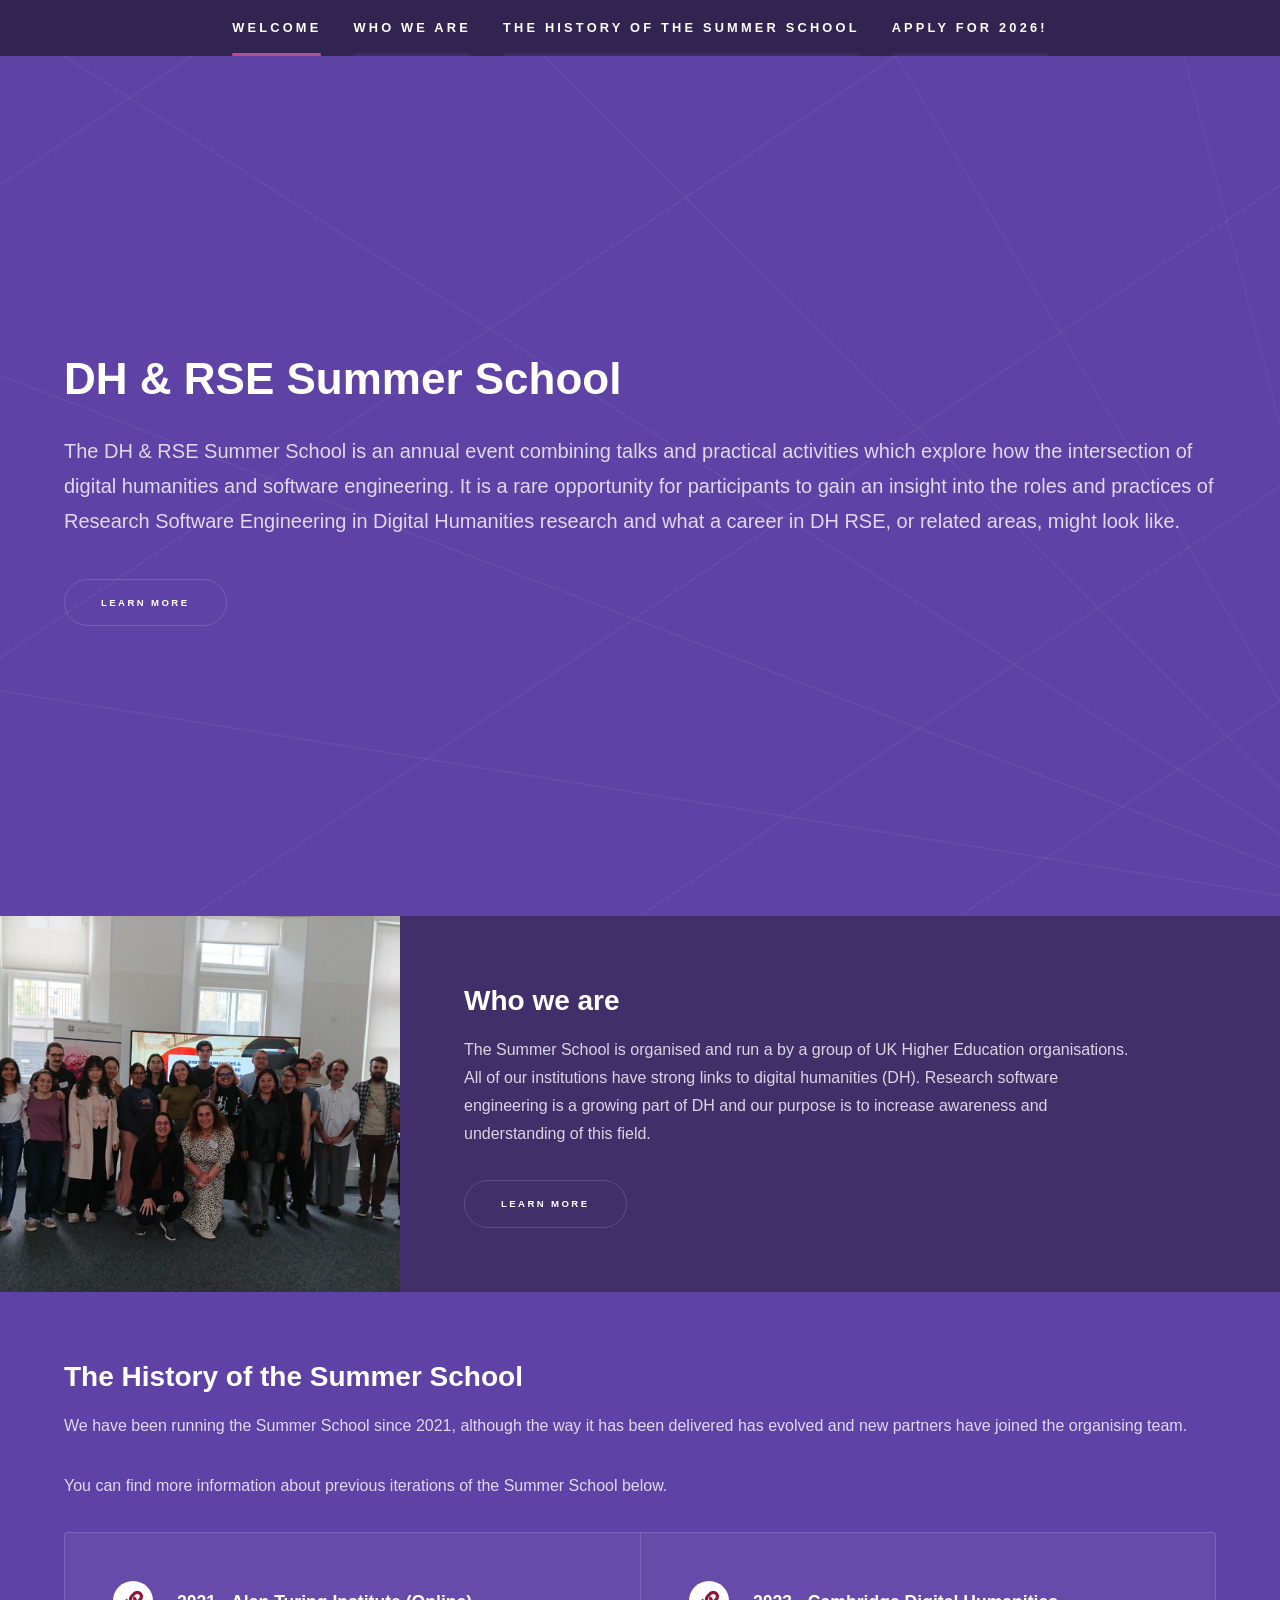
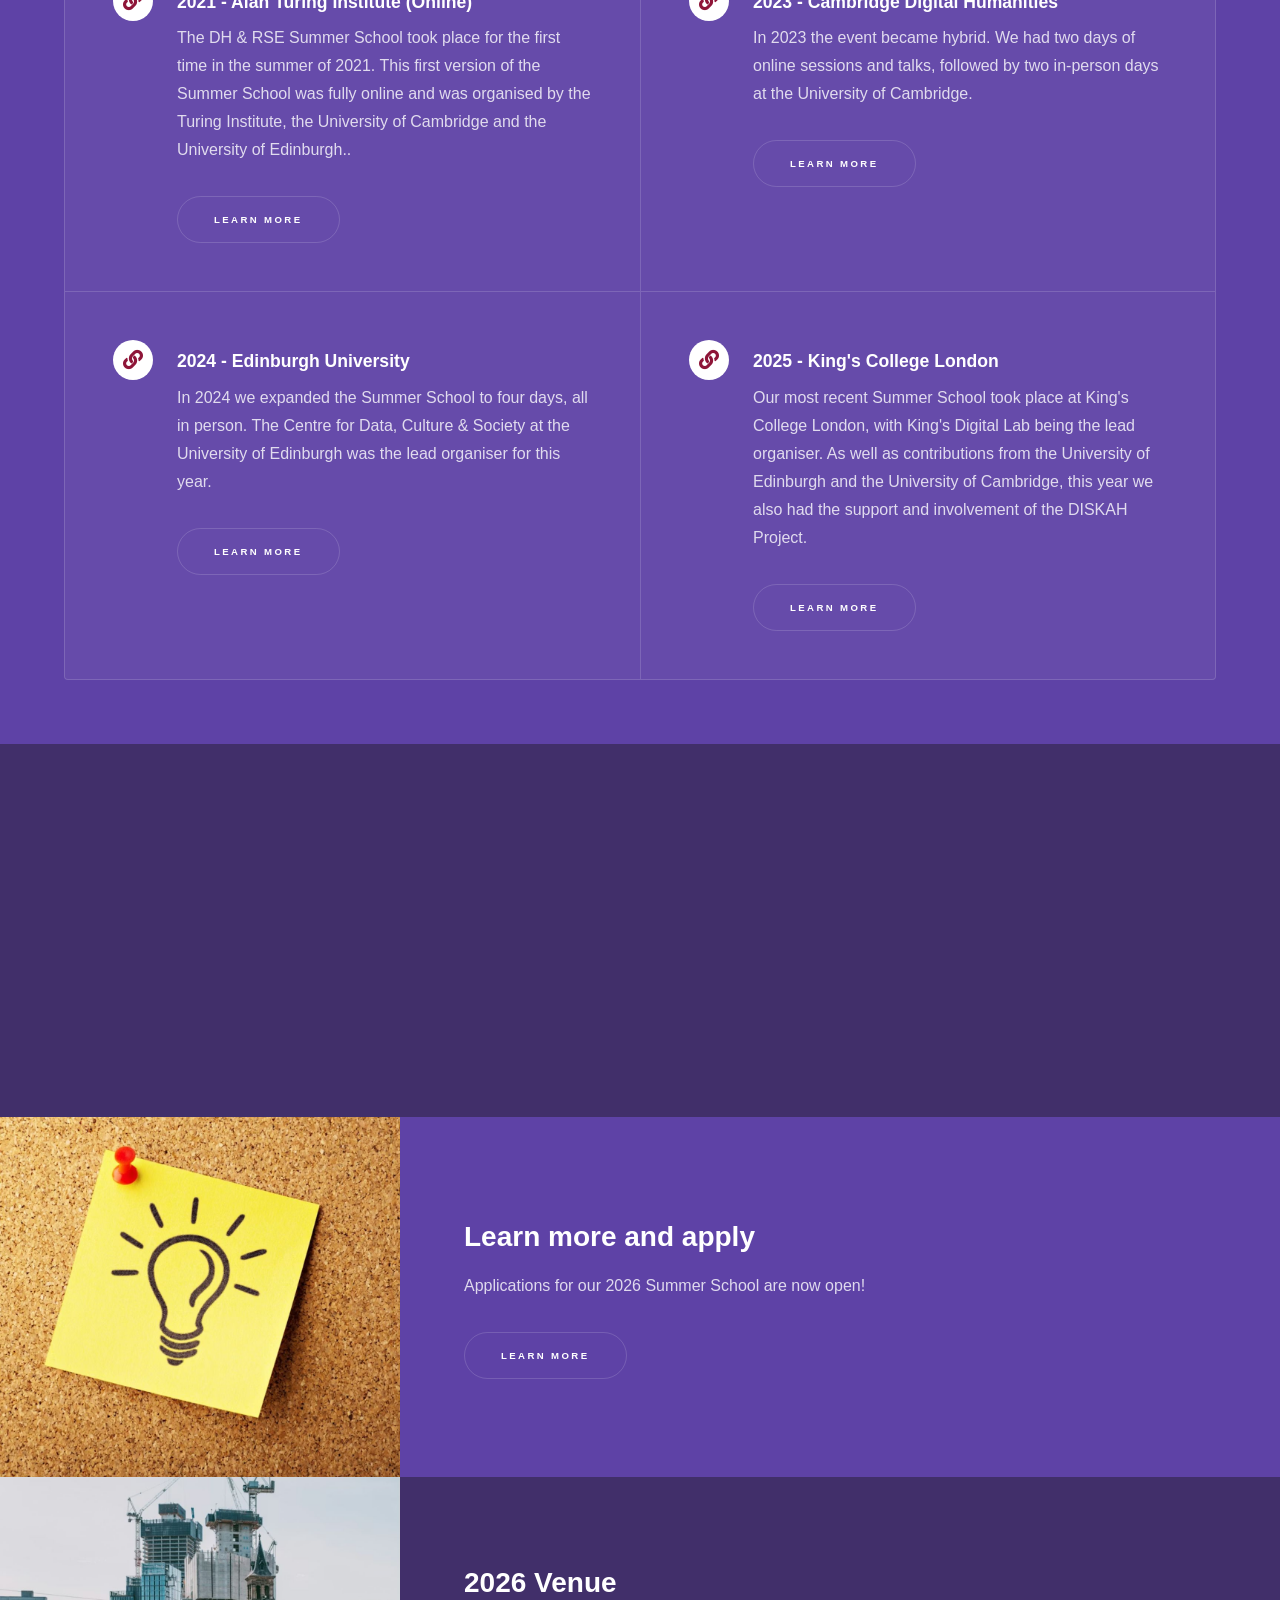
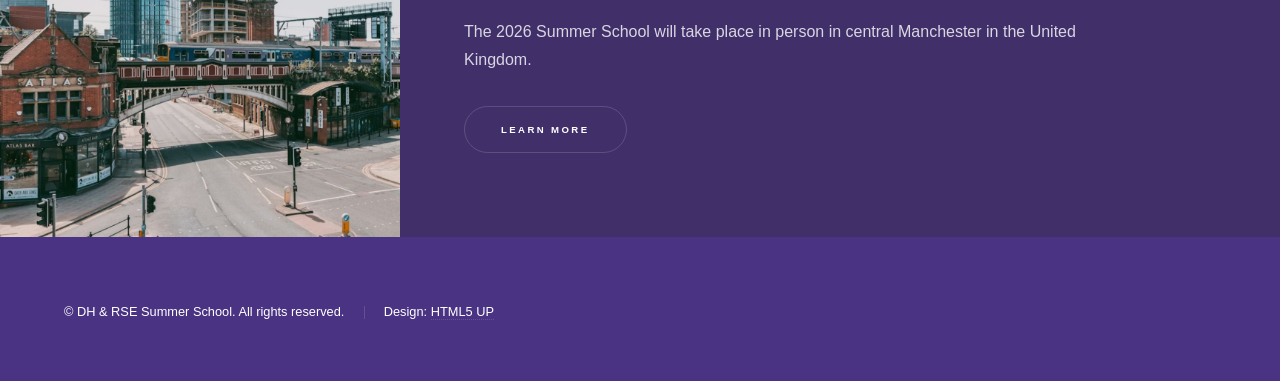
==== index.html @ aa3ff3c6 "Update index.html Hyperlink the Practical information page" ====
<!DOCTYPE HTML>
<!--
	Hyperspace by HTML5 UP
	html5up.net | @ajlkn
	Free for personal and commercial use under the CCA 3.0 license (html5up.net/license)
-->
<html>
	<head>
		<title>DH & RSE Summer School </title>
		<meta charset="utf-8" />
		<meta name="viewport" content="width=device-width, initial-scale=1, user-scalable=no" />
		<link rel="stylesheet" href="assets/css/main.css" />
		<noscript><link rel="stylesheet" href="assets/css/noscript.css" /></noscript>
	</head>
	<body class="is-preload">

		<!-- Sidebar -->
			<section id="sidebar">
				<div class="inner">
					<nav>
						<ul>
							<li><a href="#intro">Welcome</a></li>
							<li><a href="#one">Who we are</a></li>
							<li><a href="#two">The History of the Summer School </a></li>
							<li><a href="#three">Apply for 2026!</a></li>
						</ul>
					</nav>
				</div>
			</section>

		<!-- Wrapper -->
			<div id="wrapper">

				<!-- Intro -->
					<section id="intro" class="wrapper style1 fullscreen fade-up">
						<div class="inner">
							<h1>DH & RSE Summer School </h1>
							<p>The DH & RSE Summer School is an annual event combining talks and practical activities which explore how the intersection of digital humanities and software engineering. It is a rare opportunity for participants to gain an insight into the roles and practices of Research Software Engineering in Digital Humanities research and what a career in DH RSE, or related areas, might look like.</p>
							<ul class="actions">
								<li><a href="#one" class="button scrolly">Learn more</a></li>
							</ul>
						</div>
					</section>

				<!-- One -->
					<section id="one" class="wrapper style2 spotlights">
						<section>
							<a href="#" class="image"><img src="images/pic01.jpg" alt="" data-position="center center" /></a>
							<div class="content">
								<div class="inner">
									<h2>Who we are</h2>
									<p>The Summer School is organised and run a by a group of UK Higher Education organisations. All of our institutions have strong links to digital humanities (DH). Research software engineering is a growing part of DH and our purpose is to increase awareness and understanding of this field.</p>
									<ul class="actions">
										<li><a href="generic.html" class="button">Learn more</a></li>
									</ul>
								</div>
							</div>
						</section>
					</section>

				<!-- Two -->
					<section id="two" class="wrapper style3 fade-up">
						<div class="inner">
							<h2>The History of the Summer School</h2>
							<p>We have been running the Summer School since 2021, although the way it has been delivered has evolved and new partners have joined the organising team.</p>
							<p>You can find more information about previous iterations of the Summer School below.</p>
							<div class="features">
								<section>
									<span class="icon solid major fa-link"></span>
									<h3>2021 - Alan Turing Institute (Online)</h3>
									<p>The DH & RSE Summer School took place for the first time in the summer of 2021. This first version of the Summer School was fully online and was organised by the Turing Institute, the University of Cambridge and the University of Edinburgh..</p>
								<ul class="actions">
								<li><a href="https://github.com/alan-turing-institute/DH-RSE-Summer-School" class="button">Learn more</a></li>
							</ul>
								</section>
								<section>
									<span class="icon solid major fa-link"></span>
									<h3>2023 - Cambridge Digital Humanities </h3>
									<p>In 2023 the event became hybrid. We had two days of online sessions and talks, followed by two in-person days at the University of Cambridge.</p>
								<ul class="actions">
								<li><a href="https://www.cdh.cam.ac.uk/events/36442/" class="button">Learn more</a></li>
							</ul>
								</section>
								<section>
									<span class="icon solid major fa-link"></span>
									<h3>2024 - Edinburgh University </h3>
									<p>In 2024 we expanded the Summer School to four days, all in person. The Centre for Data, Culture & Society at the University of Edinburgh was the lead organiser for this year.</p>
								<ul class="actions">
								<li><a href="https://www.cdcs.ed.ac.uk/DHRSE-Summer-School-2024" class="button">Learn more</a></li>
							</ul>
								</section>
								<section>
									<span class="icon solid major fa-link"></span>
									<h3>2025 - King's College London </h3>
									<p>Our most recent Summer School took place at King's College London, with King's Digital Lab being the lead organiser. As well as contributions from the University of Edinburgh and the University of Cambridge, this year we also had the support and involvement of the DISKAH Project.</p>
								<ul class="actions">
								<li><a href="https://dhrse2025.er.kcl.ac.uk/" class="button">Learn more</a></li>
							</ul>
								</section>
							</div>
							 <!-- <ul class="actions">
								<li><a href="generic.html" class="button">Learn more</a></li>
							</ul> -->
						</div>
					</section>

				<!-- Three -->
					<section id="three" class="wrapper style2 spotlights">
						<section>
							<div class="content">
								<div class="inner">
									<h2>Digital Humanities & Research Software Engineering Summer School 2026</h2>
									<h3>Monday 29 June &mdash; Thursday 2 July 2026, Manchester, UK</h3>
									<p>We are delighted to announce the DH & RSE Summer School 2026,
										to be held at the University of Manchester. The Summer School is co-organised by The Software Sustainability Institute, University of Cambridge, University of Edinburgh and King's College London, in collaboration with the Digital Skills in Arts and Humanities (DISKAH) project.</p>
								</div>
							</div>
						</section>
						<section style="background-color: #5E42A6;">
							<a href="#" class="image"><img src="images/pic02.jpg" alt="" data-position="center center" /></a>
							<div class="content">
								<div class="inner">
									<h2>Learn more and apply</h2>
									<p>Applications for our 2026 Summer School are now open!</p>
									<ul class="actions">
										<li><a href="2026.html" class="button">Learn more</a></li>
									</ul>
								</div>
							</div>
						</section>
						<section style="background-color: #412F6A;">
							<a href="#" class="image"><img src="images/pic03.jpg" alt="" data-position="center center" /></a>
							<div class="content">
								<div class="inner">
									<h2>2026 Venue</h2>
									<p>The 2026 Summer School will take place in person in central Manchester in the United Kingdom.</p>
									<ul class="actions">
										<li><a href="practical-information.html" class="button">Learn more</a></li>
									</ul>
								</div>
							</div>
						</section>
								<!-- <form method="post" action="#">
										<div class="fields">
											<div class="field half">
												<label for="name">Name</label>
												<input type="text" name="name" id="name" />
											</div>
											<div class="field half">
												<label for="email">Email</label>
												<input type="text" name="email" id="email" />
											</div>
											<div class="field">
												<label for="message">Message</label>
												<textarea name="message" id="message" rows="5"></textarea>
											</div>
										</div>
										<ul class="actions">
											<li><a href="" class="button submit">Send Message</a></li>
										</ul>
									</form> -->
								<!-- <section>
									<ul class="contact">
										<li>
											<h3>Address</h3>
											<span>12345 Somewhere Road #654<br />
											Nashville, TN 00000-0000<br />
											USA</span>
										</li>
										<li>
											<h3>Email</h3>
											<a href="#">user@untitled.tld</a>
										</li>
										<li>
											<h3>Phone</h3>
											<span>(000) 000-0000</span>
										</li>
										<li>
											<h3>Social</h3>
											<ul class="icons">
												<li><a href="#" class="icon brands fa-twitter"><span class="label">Twitter</span></a></li>
												<li><a href="#" class="icon brands fa-facebook-f"><span class="label">Facebook</span></a></li>
												<li><a href="#" class="icon brands fa-github"><span class="label">GitHub</span></a></li>
												<li><a href="#" class="icon brands fa-instagram"><span class="label">Instagram</span></a></li>
												<li><a href="#" class="icon brands fa-linkedin-in"><span class="label">LinkedIn</span></a></li>
											</ul>
										</li>
									</ul>
								</section> -->
					</section>

			</div>

		<!-- Footer -->
			<footer id="footer" class="wrapper style1-alt">
				<div class="inner">
					<ul class="menu">
						<li>&copy; DH & RSE Summer School. All rights reserved.</li><li>Design: <a href="http://html5up.net">HTML5 UP</a></li>
					</ul>
				</div>
			</footer>

		<!-- Scripts -->
			<script src="assets/js/jquery.min.js"></script>
			<script src="assets/js/jquery.scrollex.min.js"></script>
			<script src="assets/js/jquery.scrolly.min.js"></script>
			<script src="assets/js/browser.min.js"></script>
			<script src="assets/js/breakpoints.min.js"></script>
			<script src="assets/js/util.js"></script>
			<script src="assets/js/main.js"></script>

	</body>
</html>
---- assets/css/main.css ----
@import url(fontawesome-all.min.css);

/*
	Hyperspace by HTML5 UP
	html5up.net | @ajlkn
	Free for personal and commercial use under the CCA 3.0 license (html5up.net/license)
*/

html, body, div, span, applet, object,
iframe, h1, h2, h3, h4, h5, h6, p, blockquote,
pre, a, abbr, acronym, address, big, cite,
code, del, dfn, em, img, ins, kbd, q, s, samp,
small, strike, strong, sub, sup, tt, var, b,
u, i, center, dl, dt, dd, ol, ul, li, fieldset,
form, label, legend, table, caption, tbody,
tfoot, thead, tr, th, td, article, aside,
canvas, details, embed, figure, figcaption,
footer, header, hgroup, menu, nav, output, ruby,
section, summary, time, mark, audio, video {
	margin: 0;
	padding: 0;
	border: 0;
	font-size: 100%;
	font: inherit;
	vertical-align: baseline;}

article, aside, details, figcaption, figure,
footer, header, hgroup, menu, nav, section {
	display: block;}

body {
	line-height: 1;
}

ol, ul {
	list-style: none;
}

blockquote, q {
	quotes: none;
}

	blockquote:before, blockquote:after, q:before, q:after {
		content: '';
		content: none;
	}

table {
	border-collapse: collapse;
	border-spacing: 0;
}

body {
	-webkit-text-size-adjust: none;
}

mark {
	background-color: transparent;
	color: inherit;
}

input::-moz-focus-inner {
	border: 0;
	padding: 0;
}

input, select, textarea {
	-moz-appearance: none;
	-webkit-appearance: none;
	-ms-appearance: none;
	appearance: none;
}

/* Basic */

	@-ms-viewport {
		width: device-width;
	}

	body {
		-ms-overflow-style: scrollbar;
	}

	@media screen and (max-width: 480px) {

		html, body {
			min-width: 320px;
		}

	}

	html {
		box-sizing: border-box;
	}

	*, *:before, *:after {
		box-sizing: inherit;
	}

	body {
		background: #312450;
	}

		body.is-preload *, body.is-preload *:before, body.is-preload *:after {
			-moz-animation: none !important;
			-webkit-animation: none !important;
			-ms-animation: none !important;
			animation: none !important;
			-moz-transition: none !important;
			-webkit-transition: none !important;
			-ms-transition: none !important;
			transition: none !important;
		}

/* Type */

	body, input, select, textarea {
		color: rgba(255, 255, 255, 0.8);
		font-family: Arial, Helvetica, sans-serif;
		font-size: 16.5pt;
		font-weight: normal;
		line-height: 1.75;
	}

		@media screen and (max-width: 1680px) {

			body, input, select, textarea {
				font-size: 13pt;
			}

		}

		@media screen and (max-width: 1280px) {

			body, input, select, textarea {
				font-size: 12pt;
			}

		}

		@media screen and (max-width: 360px) {

			body, input, select, textarea {
				font-size: 11pt;
			}

		}

	a {
		-moz-transition: color 0.2s ease, border-bottom-color 0.2s ease;
		-webkit-transition: color 0.2s ease, border-bottom-color 0.2s ease;
		-ms-transition: color 0.2s ease, border-bottom-color 0.2s ease;
		transition: color 0.2s ease, border-bottom-color 0.2s ease;
		border-bottom: dotted 1px rgba(255, 255, 255, 0.35);
		color: inherit;
		text-decoration: none;
	}

		a:hover {
			border-bottom-color: transparent;
			color: #ffffff;
		}

	strong, b {
		color: #ffffff;
		font-weight: bold;
	}

	em, i {
		font-style: italic;
	}

	p {
		margin: 0 0 2em 0;
	}

	h1, h2, h3, h4, h5, h6 {
		color: #ffffff;
		font-weight: bold;
		line-height: 1.5;
		margin: 0 0 0.5em 0;
	}

		h1 a, h2 a, h3 a, h4 a, h5 a, h6 a {
			color: inherit;
			text-decoration: none;
		}

	h1 {
		font-size: 2.75em;
	}

		h1.major {
			margin: 0 0 1.3em 0;
			position: relative;
			padding-bottom: 0.35em;
		}

			h1.major:after {
				background-image: -moz-linear-gradient(to right, #FFFFFF, #FFFFFF);
				background-image: -webkit-linear-gradient(to right, #FFFFFF, #FFFFFF);
				background-image: -ms-linear-gradient(to right, #FFFFFF, #FFFFFF);
				background-image: linear-gradient(to right, #FFFFFF, #FFFFFF);
				-moz-transition: max-width 0.2s ease;
				-webkit-transition: max-width 0.2s ease;
				-ms-transition: max-width 0.2s ease;
				transition: max-width 0.2s ease;
				border-radius: 0.2em;
				bottom: 0;
				content: '';
				height: 0.05em;
				position: absolute;
				right: 0;
				width: 100%;
			}

	h2 {
		font-size: 1.75em;
	}

	h3 {
		font-size: 1.1em;
	}

	h4 {
		font-size: 1em;
	}

	h5 {
		font-size: 0.8em;
	}

	h6 {
		font-size: 0.6em;
	}

	@media screen and (max-width: 736px) {

		h1 {
			font-size: 2em;
		}

		h2 {
			font-size: 1.25em;
		}

		h3 {
			font-size: 1em;
		}

		h4 {
			font-size: 0.8em;
		}

		h5 {
			font-size: 0.6em;
		}

		h6 {
			font-size: 0.6em;
		}

	}

	sub {
		font-size: 0.8em;
		position: relative;
		top: 0.5em;
	}

	sup {
		font-size: 0.8em;
		position: relative;
		top: -0.5em;
	}

	blockquote {
		border-left: solid 4px rgba(255, 255, 255, 0.15);
		font-style: italic;
		margin: 0 0 2em 0;
		padding: 0.5em 0 0.5em 2em;
	}

	code {
		background: rgba(255, 255, 255, 0.05);
		border-radius: 0.25em;
		border: solid 1px rgba(255, 255, 255, 0.15);
		font-family: "Courier New", monospace;
		font-size: 0.9em;
		margin: 0 0.25em;
		padding: 0.25em 0.65em;
	}

	pre {
		-webkit-overflow-scrolling: touch;
		font-family: "Courier New", monospace;
		font-size: 0.9em;
		margin: 0 0 2em 0;
	}

		pre code {
			display: block;
			line-height: 1.75em;
			padding: 1em 1.5em;
			overflow-x: auto;
		}

	hr {
		border: 0;
		border-bottom: solid 1px rgba(255, 255, 255, 0.15);
		margin: 2em 0;
	}

		hr.major {
			margin: 3em 0;
		}

	.align-left {
		text-align: left;
	}

	.align-center {
		text-align: center;
	}

	.align-right {
		text-align: right;
	}

/* Row */

	.row {
		display: flex;
		flex-wrap: wrap;
		box-sizing: border-box;
		align-items: stretch;
	}

		.row > * {
			box-sizing: border-box;
		}

		.row.gtr-uniform > * > :last-child {
			margin-bottom: 0;
		}

		.row.aln-left {
			justify-content: flex-start;
		}

		.row.aln-center {
			justify-content: center;
		}

		.row.aln-right {
			justify-content: flex-end;
		}

		.row.aln-top {
			align-items: flex-start;
		}

		.row.aln-middle {
			align-items: center;
		}

		.row.aln-bottom {
			align-items: flex-end;
		}

		.row > .imp {
			order: -1;
		}

		.row > .col-1 {
			width: 8.33333%;
		}

		.row > .off-1 {
			margin-left: 8.33333%;
		}

		.row > .col-2 {
			width: 16.66667%;
		}

		.row > .off-2 {
			margin-left: 16.66667%;
		}

		.row > .col-3 {
			width: 25%;
		}

		.row > .off-3 {
			margin-left: 25%;
		}

		.row > .col-4 {
			width: 33.33333%;
		}

		.row > .off-4 {
			margin-left: 33.33333%;
		}

		.row > .col-5 {
			width: 41.66667%;
		}

		.row > .off-5 {
			margin-left: 41.66667%;
		}

		.row > .col-6 {
			width: 50%;
		}

		.row > .off-6 {
			margin-left: 50%;
		}

		.row > .col-7 {
			width: 58.33333%;
		}

		.row > .off-7 {
			margin-left: 58.33333%;
		}

		.row > .col-8 {
			width: 66.66667%;
		}

		.row > .off-8 {
			margin-left: 66.66667%;
		}

		.row > .col-9 {
			width: 75%;
		}

		.row > .off-9 {
			margin-left: 75%;
		}

		.row > .col-10 {
			width: 83.33333%;
		}

		.row > .off-10 {
			margin-left: 83.33333%;
		}

		.row > .col-11 {
			width: 91.66667%;
		}

		.row > .off-11 {
			margin-left: 91.66667%;
		}

		.row > .col-12 {
			width: 100%;
		}

		.row > .off-12 {
			margin-left: 100%;
		}

		.row.gtr-0 {
			margin-top: 0;
			margin-left: 0em;
		}

			.row.gtr-0 > * {
				padding: 0 0 0 0em;
			}

			.row.gtr-0.gtr-uniform {
				margin-top: 0em;
			}

				.row.gtr-0.gtr-uniform > * {
					padding-top: 0em;
				}

		.row.gtr-25 {
			margin-top: 0;
			margin-left: -0.375em;
		}

			.row.gtr-25 > * {
				padding: 0 0 0 0.375em;
			}

			.row.gtr-25.gtr-uniform {
				margin-top: -0.375em;
			}

				.row.gtr-25.gtr-uniform > * {
					padding-top: 0.375em;
				}

		.row.gtr-50 {
			margin-top: 0;
			margin-left: -0.75em;
		}

			.row.gtr-50 > * {
				padding: 0 0 0 0.75em;
			}

			.row.gtr-50.gtr-uniform {
				margin-top: -0.75em;
			}

				.row.gtr-50.gtr-uniform > * {
					padding-top: 0.75em;
				}

		.row {
			margin-top: 0;
			margin-left: -1.5em;
		}

			.row > * {
				padding: 0 0 0 1.5em;
			}

			.row.gtr-uniform {
				margin-top: -1.5em;
			}

				.row.gtr-uniform > * {
					padding-top: 1.5em;
				}

		.row.gtr-150 {
			margin-top: 0;
			margin-left: -2.25em;
		}

			.row.gtr-150 > * {
				padding: 0 0 0 2.25em;
			}

			.row.gtr-150.gtr-uniform {
				margin-top: -2.25em;
			}

				.row.gtr-150.gtr-uniform > * {
					padding-top: 2.25em;
				}

		.row.gtr-200 {
			margin-top: 0;
			margin-left: -3em;
		}

			.row.gtr-200 > * {
				padding: 0 0 0 3em;
			}

			.row.gtr-200.gtr-uniform {
				margin-top: -3em;
			}

				.row.gtr-200.gtr-uniform > * {
					padding-top: 3em;
				}

		@media screen and (max-width: 1680px) {

			.row {
				display: flex;
				flex-wrap: wrap;
				box-sizing: border-box;
				align-items: stretch;
			}

				.row > * {
					box-sizing: border-box;
				}

				.row.gtr-uniform > * > :last-child {
					margin-bottom: 0;
				}

				.row.aln-left {
					justify-content: flex-start;
				}

				.row.aln-center {
					justify-content: center;
				}

				.row.aln-right {
					justify-content: flex-end;
				}

				.row.aln-top {
					align-items: flex-start;
				}

				.row.aln-middle {
					align-items: center;
				}

				.row.aln-bottom {
					align-items: flex-end;
				}

				.row > .imp-xlarge {
					order: -1;
				}

				.row > .col-1-xlarge {
					width: 8.33333%;
				}

				.row > .off-1-xlarge {
					margin-left: 8.33333%;
				}

				.row > .col-2-xlarge {
					width: 16.66667%;
				}

				.row > .off-2-xlarge {
					margin-left: 16.66667%;
				}

				.row > .col-3-xlarge {
					width: 25%;
				}

				.row > .off-3-xlarge {
					margin-left: 25%;
				}

				.row > .col-4-xlarge {
					width: 33.33333%;
				}

				.row > .off-4-xlarge {
					margin-left: 33.33333%;
				}

				.row > .col-5-xlarge {
					width: 41.66667%;
				}

				.row > .off-5-xlarge {
					margin-left: 41.66667%;
				}

				.row > .col-6-xlarge {
					width: 50%;
				}

				.row > .off-6-xlarge {
					margin-left: 50%;
				}

				.row > .col-7-xlarge {
					width: 58.33333%;
				}

				.row > .off-7-xlarge {
					margin-left: 58.33333%;
				}

				.row > .col-8-xlarge {
					width: 66.66667%;
				}

				.row > .off-8-xlarge {
					margin-left: 66.66667%;
				}

				.row > .col-9-xlarge {
					width: 75%;
				}

				.row > .off-9-xlarge {
					margin-left: 75%;
				}

				.row > .col-10-xlarge {
					width: 83.33333%;
				}

				.row > .off-10-xlarge {
					margin-left: 83.33333%;
				}

				.row > .col-11-xlarge {
					width: 91.66667%;
				}

				.row > .off-11-xlarge {
					margin-left: 91.66667%;
				}

				.row > .col-12-xlarge {
					width: 100%;
				}

				.row > .off-12-xlarge {
					margin-left: 100%;
				}

				.row.gtr-0 {
					margin-top: 0;
					margin-left: 0em;
				}

					.row.gtr-0 > * {
						padding: 0 0 0 0em;
					}

					.row.gtr-0.gtr-uniform {
						margin-top: 0em;
					}

						.row.gtr-0.gtr-uniform > * {
							padding-top: 0em;
						}

				.row.gtr-25 {
					margin-top: 0;
					margin-left: -0.375em;
				}

					.row.gtr-25 > * {
						padding: 0 0 0 0.375em;
					}

					.row.gtr-25.gtr-uniform {
						margin-top: -0.375em;
					}

						.row.gtr-25.gtr-uniform > * {
							padding-top: 0.375em;
						}

				.row.gtr-50 {
					margin-top: 0;
					margin-left: -0.75em;
				}

					.row.gtr-50 > * {
						padding: 0 0 0 0.75em;
					}

					.row.gtr-50.gtr-uniform {
						margin-top: -0.75em;
					}

						.row.gtr-50.gtr-uniform > * {
							padding-top: 0.75em;
						}

				.row {
					margin-top: 0;
					margin-left: -1.5em;
				}

					.row > * {
						padding: 0 0 0 1.5em;
					}

					.row.gtr-uniform {
						margin-top: -1.5em;
					}

						.row.gtr-uniform > * {
							padding-top: 1.5em;
						}

				.row.gtr-150 {
					margin-top: 0;
					margin-left: -2.25em;
				}

					.row.gtr-150 > * {
						padding: 0 0 0 2.25em;
					}

					.row.gtr-150.gtr-uniform {
						margin-top: -2.25em;
					}

						.row.gtr-150.gtr-uniform > * {
							padding-top: 2.25em;
						}

				.row.gtr-200 {
					margin-top: 0;
					margin-left: -3em;
				}

					.row.gtr-200 > * {
						padding: 0 0 0 3em;
					}

					.row.gtr-200.gtr-uniform {
						margin-top: -3em;
					}

						.row.gtr-200.gtr-uniform > * {
							padding-top: 3em;
						}

		}

		@media screen and (max-width: 1280px) {

			.row {
				display: flex;
				flex-wrap: wrap;
				box-sizing: border-box;
				align-items: stretch;
			}

				.row > * {
					box-sizing: border-box;
				}

				.row.gtr-uniform > * > :last-child {
					margin-bottom: 0;
				}

				.row.aln-left {
					justify-content: flex-start;
				}

				.row.aln-center {
					justify-content: center;
				}

				.row.aln-right {
					justify-content: flex-end;
				}

				.row.aln-top {
					align-items: flex-start;
				}

				.row.aln-middle {
					align-items: center;
				}

				.row.aln-bottom {
					align-items: flex-end;
				}

				.row > .imp-large {
					order: -1;
				}

				.row > .col-1-large {
					width: 8.33333%;
				}

				.row > .off-1-large {
					margin-left: 8.33333%;
				}

				.row > .col-2-large {
					width: 16.66667%;
				}

				.row > .off-2-large {
					margin-left: 16.66667%;
				}

				.row > .col-3-large {
					width: 25%;
				}

				.row > .off-3-large {
					margin-left: 25%;
				}

				.row > .col-4-large {
					width: 33.33333%;
				}

				.row > .off-4-large {
					margin-left: 33.33333%;
				}

				.row > .col-5-large {
					width: 41.66667%;
				}

				.row > .off-5-large {
					margin-left: 41.66667%;
				}

				.row > .col-6-large {
					width: 50%;
				}

				.row > .off-6-large {
					margin-left: 50%;
				}

				.row > .col-7-large {
					width: 58.33333%;
				}

				.row > .off-7-large {
					margin-left: 58.33333%;
				}

				.row > .col-8-large {
					width: 66.66667%;
				}

				.row > .off-8-large {
					margin-left: 66.66667%;
				}

				.row > .col-9-large {
					width: 75%;
				}

				.row > .off-9-large {
					margin-left: 75%;
				}

				.row > .col-10-large {
					width: 83.33333%;
				}

				.row > .off-10-large {
					margin-left: 83.33333%;
				}

				.row > .col-11-large {
					width: 91.66667%;
				}

				.row > .off-11-large {
					margin-left: 91.66667%;
				}

				.row > .col-12-large {
					width: 100%;
				}

				.row > .off-12-large {
					margin-left: 100%;
				}

				.row.gtr-0 {
					margin-top: 0;
					margin-left: 0em;
				}

					.row.gtr-0 > * {
						padding: 0 0 0 0em;
					}

					.row.gtr-0.gtr-uniform {
						margin-top: 0em;
					}

						.row.gtr-0.gtr-uniform > * {
							padding-top: 0em;
						}

				.row.gtr-25 {
					margin-top: 0;
					margin-left: -0.375em;
				}

					.row.gtr-25 > * {
						padding: 0 0 0 0.375em;
					}

					.row.gtr-25.gtr-uniform {
						margin-top: -0.375em;
					}

						.row.gtr-25.gtr-uniform > * {
							padding-top: 0.375em;
						}

				.row.gtr-50 {
					margin-top: 0;
					margin-left: -0.75em;
				}

					.row.gtr-50 > * {
						padding: 0 0 0 0.75em;
					}

					.row.gtr-50.gtr-uniform {
						margin-top: -0.75em;
					}

						.row.gtr-50.gtr-uniform > * {
							padding-top: 0.75em;
						}

				.row {
					margin-top: 0;
					margin-left: -1.5em;
				}

					.row > * {
						padding: 0 0 0 1.5em;
					}

					.row.gtr-uniform {
						margin-top: -1.5em;
					}

						.row.gtr-uniform > * {
							padding-top: 1.5em;
						}

				.row.gtr-150 {
					margin-top: 0;
					margin-left: -2.25em;
				}

					.row.gtr-150 > * {
						padding: 0 0 0 2.25em;
					}

					.row.gtr-150.gtr-uniform {
						margin-top: -2.25em;
					}

						.row.gtr-150.gtr-uniform > * {
							padding-top: 2.25em;
						}

				.row.gtr-200 {
					margin-top: 0;
					margin-left: -3em;
				}

					.row.gtr-200 > * {
						padding: 0 0 0 3em;
					}

					.row.gtr-200.gtr-uniform {
						margin-top: -3em;
					}

						.row.gtr-200.gtr-uniform > * {
							padding-top: 3em;
						}

		}

		@media screen and (max-width: 980px) {

			.row {
				display: flex;
				flex-wrap: wrap;
				box-sizing: border-box;
				align-items: stretch;
			}

				.row > * {
					box-sizing: border-box;
				}

				.row.gtr-uniform > * > :last-child {
					margin-bottom: 0;
				}

				.row.aln-left {
					justify-content: flex-start;
				}

				.row.aln-center {
					justify-content: center;
				}

				.row.aln-right {
					justify-content: flex-end;
				}

				.row.aln-top {
					align-items: flex-start;
				}

				.row.aln-middle {
					align-items: center;
				}

				.row.aln-bottom {
					align-items: flex-end;
				}

				.row > .imp-medium {
					order: -1;
				}

				.row > .col-1-medium {
					width: 8.33333%;
				}

				.row > .off-1-medium {
					margin-left: 8.33333%;
				}

				.row > .col-2-medium {
					width: 16.66667%;
				}

				.row > .off-2-medium {
					margin-left: 16.66667%;
				}

				.row > .col-3-medium {
					width: 25%;
				}

				.row > .off-3-medium {
					margin-left: 25%;
				}

				.row > .col-4-medium {
					width: 33.33333%;
				}

				.row > .off-4-medium {
					margin-left: 33.33333%;
				}

				.row > .col-5-medium {
					width: 41.66667%;
				}

				.row > .off-5-medium {
					margin-left: 41.66667%;
				}

				.row > .col-6-medium {
					width: 50%;
				}

				.row > .off-6-medium {
					margin-left: 50%;
				}

				.row > .col-7-medium {
					width: 58.33333%;
				}

				.row > .off-7-medium {
					margin-left: 58.33333%;
				}

				.row > .col-8-medium {
					width: 66.66667%;
				}

				.row > .off-8-medium {
					margin-left: 66.66667%;
				}

				.row > .col-9-medium {
					width: 75%;
				}

				.row > .off-9-medium {
					margin-left: 75%;
				}

				.row > .col-10-medium {
					width: 83.33333%;
				}

				.row > .off-10-medium {
					margin-left: 83.33333%;
				}

				.row > .col-11-medium {
					width: 91.66667%;
				}

				.row > .off-11-medium {
					margin-left: 91.66667%;
				}

				.row > .col-12-medium {
					width: 100%;
				}

				.row > .off-12-medium {
					margin-left: 100%;
				}

				.row.gtr-0 {
					margin-top: 0;
					margin-left: 0em;
				}

					.row.gtr-0 > * {
						padding: 0 0 0 0em;
					}

					.row.gtr-0.gtr-uniform {
						margin-top: 0em;
					}

						.row.gtr-0.gtr-uniform > * {
							padding-top: 0em;
						}

				.row.gtr-25 {
					margin-top: 0;
					margin-left: -0.375em;
				}

					.row.gtr-25 > * {
						padding: 0 0 0 0.375em;
					}

					.row.gtr-25.gtr-uniform {
						margin-top: -0.375em;
					}

						.row.gtr-25.gtr-uniform > * {
							padding-top: 0.375em;
						}

				.row.gtr-50 {
					margin-top: 0;
					margin-left: -0.75em;
				}

					.row.gtr-50 > * {
						padding: 0 0 0 0.75em;
					}

					.row.gtr-50.gtr-uniform {
						margin-top: -0.75em;
					}

						.row.gtr-50.gtr-uniform > * {
							padding-top: 0.75em;
						}

				.row {
					margin-top: 0;
					margin-left: -1.5em;
				}

					.row > * {
						padding: 0 0 0 1.5em;
					}

					.row.gtr-uniform {
						margin-top: -1.5em;
					}

						.row.gtr-uniform > * {
							padding-top: 1.5em;
						}

				.row.gtr-150 {
					margin-top: 0;
					margin-left: -2.25em;
				}

					.row.gtr-150 > * {
						padding: 0 0 0 2.25em;
					}

					.row.gtr-150.gtr-uniform {
						margin-top: -2.25em;
					}

						.row.gtr-150.gtr-uniform > * {
							padding-top: 2.25em;
						}

				.row.gtr-200 {
					margin-top: 0;
					margin-left: -3em;
				}

					.row.gtr-200 > * {
						padding: 0 0 0 3em;
					}

					.row.gtr-200.gtr-uniform {
						margin-top: -3em;
					}

						.row.gtr-200.gtr-uniform > * {
							padding-top: 3em;
						}

		}

		@media screen and (max-width: 736px) {

			.row {
				display: flex;
				flex-wrap: wrap;
				box-sizing: border-box;
				align-items: stretch;
			}

				.row > * {
					box-sizing: border-box;
				}

				.row.gtr-uniform > * > :last-child {
					margin-bottom: 0;
				}

				.row.aln-left {
					justify-content: flex-start;
				}

				.row.aln-center {
					justify-content: center;
				}

				.row.aln-right {
					justify-content: flex-end;
				}

				.row.aln-top {
					align-items: flex-start;
				}

				.row.aln-middle {
					align-items: center;
				}

				.row.aln-bottom {
					align-items: flex-end;
				}

				.row > .imp-small {
					order: -1;
				}

				.row > .col-1-small {
					width: 8.33333%;
				}

				.row > .off-1-small {
					margin-left: 8.33333%;
				}

				.row > .col-2-small {
					width: 16.66667%;
				}

				.row > .off-2-small {
					margin-left: 16.66667%;
				}

				.row > .col-3-small {
					width: 25%;
				}

				.row > .off-3-small {
					margin-left: 25%;
				}

				.row > .col-4-small {
					width: 33.33333%;
				}

				.row > .off-4-small {
					margin-left: 33.33333%;
				}

				.row > .col-5-small {
					width: 41.66667%;
				}

				.row > .off-5-small {
					margin-left: 41.66667%;
				}

				.row > .col-6-small {
					width: 50%;
				}

				.row > .off-6-small {
					margin-left: 50%;
				}

				.row > .col-7-small {
					width: 58.33333%;
				}

				.row > .off-7-small {
					margin-left: 58.33333%;
				}

				.row > .col-8-small {
					width: 66.66667%;
				}

				.row > .off-8-small {
					margin-left: 66.66667%;
				}

				.row > .col-9-small {
					width: 75%;
				}

				.row > .off-9-small {
					margin-left: 75%;
				}

				.row > .col-10-small {
					width: 83.33333%;
				}

				.row > .off-10-small {
					margin-left: 83.33333%;
				}

				.row > .col-11-small {
					width: 91.66667%;
				}

				.row > .off-11-small {
					margin-left: 91.66667%;
				}

				.row > .col-12-small {
					width: 100%;
				}

				.row > .off-12-small {
					margin-left: 100%;
				}

				.row.gtr-0 {
					margin-top: 0;
					margin-left: 0em;
				}

					.row.gtr-0 > * {
						padding: 0 0 0 0em;
					}

					.row.gtr-0.gtr-uniform {
						margin-top: 0em;
					}

						.row.gtr-0.gtr-uniform > * {
							padding-top: 0em;
						}

				.row.gtr-25 {
					margin-top: 0;
					margin-left: -0.375em;
				}

					.row.gtr-25 > * {
						padding: 0 0 0 0.375em;
					}

					.row.gtr-25.gtr-uniform {
						margin-top: -0.375em;
					}

						.row.gtr-25.gtr-uniform > * {
							padding-top: 0.375em;
						}

				.row.gtr-50 {
					margin-top: 0;
					margin-left: -0.75em;
				}

					.row.gtr-50 > * {
						padding: 0 0 0 0.75em;
					}

					.row.gtr-50.gtr-uniform {
						margin-top: -0.75em;
					}

						.row.gtr-50.gtr-uniform > * {
							padding-top: 0.75em;
						}

				.row {
					margin-top: 0;
					margin-left: -1.5em;
				}

					.row > * {
						padding: 0 0 0 1.5em;
					}

					.row.gtr-uniform {
						margin-top: -1.5em;
					}

						.row.gtr-uniform > * {
							padding-top: 1.5em;
						}

				.row.gtr-150 {
					margin-top: 0;
					margin-left: -2.25em;
				}

					.row.gtr-150 > * {
						padding: 0 0 0 2.25em;
					}

					.row.gtr-150.gtr-uniform {
						margin-top: -2.25em;
					}

						.row.gtr-150.gtr-uniform > * {
							padding-top: 2.25em;
						}

				.row.gtr-200 {
					margin-top: 0;
					margin-left: -3em;
				}

					.row.gtr-200 > * {
						padding: 0 0 0 3em;
					}

					.row.gtr-200.gtr-uniform {
						margin-top: -3em;
					}

						.row.gtr-200.gtr-uniform > * {
							padding-top: 3em;
						}

		}

		@media screen and (max-width: 480px) {

			.row {
				display: flex;
				flex-wrap: wrap;
				box-sizing: border-box;
				align-items: stretch;
			}

				.row > * {
					box-sizing: border-box;
				}

				.row.gtr-uniform > * > :last-child {
					margin-bottom: 0;
				}

				.row.aln-left {
					justify-content: flex-start;
				}

				.row.aln-center {
					justify-content: center;
				}

				.row.aln-right {
					justify-content: flex-end;
				}

				.row.aln-top {
					align-items: flex-start;
				}

				.row.aln-middle {
					align-items: center;
				}

				.row.aln-bottom {
					align-items: flex-end;
				}

				.row > .imp-xsmall {
					order: -1;
				}

				.row > .col-1-xsmall {
					width: 8.33333%;
				}

				.row > .off-1-xsmall {
					margin-left: 8.33333%;
				}

				.row > .col-2-xsmall {
					width: 16.66667%;
				}

				.row > .off-2-xsmall {
					margin-left: 16.66667%;
				}

				.row > .col-3-xsmall {
					width: 25%;
				}

				.row > .off-3-xsmall {
					margin-left: 25%;
				}

				.row > .col-4-xsmall {
					width: 33.33333%;
				}

				.row > .off-4-xsmall {
					margin-left: 33.33333%;
				}

				.row > .col-5-xsmall {
					width: 41.66667%;
				}

				.row > .off-5-xsmall {
					margin-left: 41.66667%;
				}

				.row > .col-6-xsmall {
					width: 50%;
				}

				.row > .off-6-xsmall {
					margin-left: 50%;
				}

				.row > .col-7-xsmall {
					width: 58.33333%;
				}

				.row > .off-7-xsmall {
					margin-left: 58.33333%;
				}

				.row > .col-8-xsmall {
					width: 66.66667%;
				}

				.row > .off-8-xsmall {
					margin-left: 66.66667%;
				}

				.row > .col-9-xsmall {
					width: 75%;
				}

				.row > .off-9-xsmall {
					margin-left: 75%;
				}

				.row > .col-10-xsmall {
					width: 83.33333%;
				}

				.row > .off-10-xsmall {
					margin-left: 83.33333%;
				}

				.row > .col-11-xsmall {
					width: 91.66667%;
				}

				.row > .off-11-xsmall {
					margin-left: 91.66667%;
				}

				.row > .col-12-xsmall {
					width: 100%;
				}

				.row > .off-12-xsmall {
					margin-left: 100%;
				}

				.row.gtr-0 {
					margin-top: 0;
					margin-left: 0em;
				}

					.row.gtr-0 > * {
						padding: 0 0 0 0em;
					}

					.row.gtr-0.gtr-uniform {
						margin-top: 0em;
					}

						.row.gtr-0.gtr-uniform > * {
							padding-top: 0em;
						}

				.row.gtr-25 {
					margin-top: 0;
					margin-left: -0.375em;
				}

					.row.gtr-25 > * {
						padding: 0 0 0 0.375em;
					}

					.row.gtr-25.gtr-uniform {
						margin-top: -0.375em;
					}

						.row.gtr-25.gtr-uniform > * {
							padding-top: 0.375em;
						}

				.row.gtr-50 {
					margin-top: 0;
					margin-left: -0.75em;
				}

					.row.gtr-50 > * {
						padding: 0 0 0 0.75em;
					}

					.row.gtr-50.gtr-uniform {
						margin-top: -0.75em;
					}

						.row.gtr-50.gtr-uniform > * {
							padding-top: 0.75em;
						}

				.row {
					margin-top: 0;
					margin-left: -1.5em;
				}

					.row > * {
						padding: 0 0 0 1.5em;
					}

					.row.gtr-uniform {
						margin-top: -1.5em;
					}

						.row.gtr-uniform > * {
							padding-top: 1.5em;
						}

				.row.gtr-150 {
					margin-top: 0;
					margin-left: -2.25em;
				}

					.row.gtr-150 > * {
						padding: 0 0 0 2.25em;
					}

					.row.gtr-150.gtr-uniform {
						margin-top: -2.25em;
					}

						.row.gtr-150.gtr-uniform > * {
							padding-top: 2.25em;
						}

				.row.gtr-200 {
					margin-top: 0;
					margin-left: -3em;
				}

					.row.gtr-200 > * {
						padding: 0 0 0 3em;
					}

					.row.gtr-200.gtr-uniform {
						margin-top: -3em;
					}

						.row.gtr-200.gtr-uniform > * {
							padding-top: 3em;
						}

		}

/* Box */

	.box {
		border-radius: 0.25em;
		border: solid 1px rgba(255, 255, 255, 0.15);
		margin-bottom: 2em;
		padding: 1.5em;
	}

		.box > :last-child,
		.box > :last-child > :last-child,
		.box > :last-child > :last-child > :last-child {
			margin-bottom: 0;
		}

		.box.alt {
			border: 0;
			border-radius: 0;
			padding: 0;
		}

/* Button */

	input[type="submit"],
	input[type="reset"],
	input[type="button"],
	button,
	.button {
		-moz-appearance: none;
		-webkit-appearance: none;
		-ms-appearance: none;
		appearance: none;
		-moz-transition: border-color 0.2s ease;
		-webkit-transition: border-color 0.2s ease;
		-ms-transition: border-color 0.2s ease;
		transition: border-color 0.2s ease;
		background-color: transparent;
		border: solid 1px !important;
		border-color: rgba(255, 255, 255, 0.15) !important;
		border-radius: 3em;
		color: #ffffff !important;
		cursor: pointer;
		display: inline-block;
		font-size: 0.6em;
		font-weight: bold;
		height: calc(4.75em + 2px);
		letter-spacing: 0.25em;
		line-height: 4.75em;
		outline: 0;
		padding: 0 3.75em;
		position: relative;
		text-align: center;
		text-decoration: none;
		text-transform: uppercase;
		white-space: nowrap;
	}

		input[type="submit"]:after,
		input[type="reset"]:after,
		input[type="button"]:after,
		button:after,
		.button:after {
			-moz-transform: scale(0.25);
			-webkit-transform: scale(0.25);
			-ms-transform: scale(0.25);
			transform: scale(0.25);
			pointer-events: none;
			-moz-transition: opacity 0.2s ease, -moz-transform 0.2s ease;
			-webkit-transition: opacity 0.2s ease, -webkit-transform 0.2s ease;
			-ms-transition: opacity 0.2s ease, -ms-transform 0.2s ease;
			transition: opacity 0.2s ease, transform 0.2s ease;
			background: #ffffff;
			border-radius: 3em;
			content: '';
			height: 100%;
			left: 0;
			opacity: 0;
			position: absolute;
			top: 0;
			width: 100%;
		}

		input[type="submit"].icon:before,
		input[type="reset"].icon:before,
		input[type="button"].icon:before,
		button.icon:before,
		.button.icon:before {
			margin-right: 0.75em;
		}

		input[type="submit"].fit,
		input[type="reset"].fit,
		input[type="button"].fit,
		button.fit,
		.button.fit {
			width: 100%;
		}

		input[type="submit"].small,
		input[type="reset"].small,
		input[type="button"].small,
		button.small,
		.button.small {
			font-size: 0.4em;
		}

		input[type="submit"].large,
		input[type="reset"].large,
		input[type="button"].large,
		button.large,
		.button.large {
			font-size: 0.8em;
		}

		input[type="submit"].primary,
		input[type="reset"].primary,
		input[type="button"].primary,
		button.primary,
		.button.primary {
			background-color: #ffffff;
			color: #312450 !important;
		}

			input[type="submit"].primary:after,
			input[type="reset"].primary:after,
			input[type="button"].primary:after,
			button.primary:after,
			.button.primary:after {
				display: none;
			}

		input[type="submit"].disabled, input[type="submit"]:disabled,
		input[type="reset"].disabled,
		input[type="reset"]:disabled,
		input[type="button"].disabled,
		input[type="button"]:disabled,
		button.disabled,
		button:disabled,
		.button.disabled,
		.button:disabled {
			cursor: default;
			opacity: 0.5;
			pointer-events: none;
		}

		input[type="submit"]:hover,
		input[type="reset"]:hover,
		input[type="button"]:hover,
		button:hover,
		.button:hover {
			border-color: rgba(255, 255, 255, 0.55) !important;
		}

			input[type="submit"]:hover:after,
			input[type="reset"]:hover:after,
			input[type="button"]:hover:after,
			button:hover:after,
			.button:hover:after {
				opacity: 0.05;
				-moz-transform: scale(1);
				-webkit-transform: scale(1);
				-ms-transform: scale(1);
				transform: scale(1);
			}

			input[type="submit"]:hover:active,
			input[type="reset"]:hover:active,
			input[type="button"]:hover:active,
			button:hover:active,
			.button:hover:active {
				border-color: #ffffff !important;
			}

				input[type="submit"]:hover:active:after,
				input[type="reset"]:hover:active:after,
				input[type="button"]:hover:active:after,
				button:hover:active:after,
				.button:hover:active:after {
					opacity: 0.1;
				}

/* Features */

	.features {
		display: -moz-flex;
		display: -webkit-flex;
		display: -ms-flex;
		display: flex;
		-moz-flex-wrap: wrap;
		-webkit-flex-wrap: wrap;
		-ms-flex-wrap: wrap;
		flex-wrap: wrap;
		border-radius: 0.25em;
		border: solid 1px rgba(255, 255, 255, 0.15);
		background: rgba(255, 255, 255, 0.05);
		margin: 0 0 2em 0;
	}

		.features section {
			padding: 3.5em 3em 1em 7em ;
			width: 50%;
			border-top: solid 1px rgba(255, 255, 255, 0.15);
			position: relative;
		}

			.features section:nth-child(-n + 2) {
				border-top-width: 0;
			}

			.features section:nth-child(2n) {
				border-left: solid 1px rgba(255, 255, 255, 0.15);
			}

			.features section .icon {
				-moz-transition: opacity 0.5s ease, -moz-transform 0.5s ease;
				-webkit-transition: opacity 0.5s ease, -webkit-transform 0.5s ease;
				-ms-transition: opacity 0.5s ease, -ms-transform 0.5s ease;
				transition: opacity 0.5s ease, transform 0.5s ease;
				-moz-transition-delay: 1s;
				-webkit-transition-delay: 1s;
				-ms-transition-delay: 1s;
				transition-delay: 1s;
				-moz-transform: scale(1);
				-webkit-transform: scale(1);
				-ms-transform: scale(1);
				transform: scale(1);
				position: absolute;
				left: 3em;
				top: 3em;
				opacity: 1;
			}

			.features section:nth-child(1) .icon {
				-moz-transition-delay: 0.15s;
				-webkit-transition-delay: 0.15s;
				-ms-transition-delay: 0.15s;
				transition-delay: 0.15s;
			}

			.features section:nth-child(2) .icon {
				-moz-transition-delay: 0.3s;
				-webkit-transition-delay: 0.3s;
				-ms-transition-delay: 0.3s;
				transition-delay: 0.3s;
			}

			.features section:nth-child(3) .icon {
				-moz-transition-delay: 0.45s;
				-webkit-transition-delay: 0.45s;
				-ms-transition-delay: 0.45s;
				transition-delay: 0.45s;
			}

			.features section:nth-child(4) .icon {
				-moz-transition-delay: 0.6s;
				-webkit-transition-delay: 0.6s;
				-ms-transition-delay: 0.6s;
				transition-delay: 0.6s;
			}

			.features section:nth-child(5) .icon {
				-moz-transition-delay: 0.75s;
				-webkit-transition-delay: 0.75s;
				-ms-transition-delay: 0.75s;
				transition-delay: 0.75s;
			}

			.features section:nth-child(6) .icon {
				-moz-transition-delay: 0.9s;
				-webkit-transition-delay: 0.9s;
				-ms-transition-delay: 0.9s;
				transition-delay: 0.9s;
			}

			.features section:nth-child(7) .icon {
				-moz-transition-delay: 1.05s;
				-webkit-transition-delay: 1.05s;
				-ms-transition-delay: 1.05s;
				transition-delay: 1.05s;
			}

			.features section:nth-child(8) .icon {
				-moz-transition-delay: 1.2s;
				-webkit-transition-delay: 1.2s;
				-ms-transition-delay: 1.2s;
				transition-delay: 1.2s;
			}

			.features section:nth-child(9) .icon {
				-moz-transition-delay: 1.35s;
				-webkit-transition-delay: 1.35s;
				-ms-transition-delay: 1.35s;
				transition-delay: 1.35s;
			}

			.features section:nth-child(10) .icon {
				-moz-transition-delay: 1.5s;
				-webkit-transition-delay: 1.5s;
				-ms-transition-delay: 1.5s;
				transition-delay: 1.5s;
			}

			.features section:nth-child(11) .icon {
				-moz-transition-delay: 1.65s;
				-webkit-transition-delay: 1.65s;
				-ms-transition-delay: 1.65s;
				transition-delay: 1.65s;
			}

			.features section:nth-child(12) .icon {
				-moz-transition-delay: 1.8s;
				-webkit-transition-delay: 1.8s;
				-ms-transition-delay: 1.8s;
				transition-delay: 1.8s;
			}

			.features section:nth-child(13) .icon {
				-moz-transition-delay: 1.95s;
				-webkit-transition-delay: 1.95s;
				-ms-transition-delay: 1.95s;
				transition-delay: 1.95s;
			}

			.features section:nth-child(14) .icon {
				-moz-transition-delay: 2.1s;
				-webkit-transition-delay: 2.1s;
				-ms-transition-delay: 2.1s;
				transition-delay: 2.1s;
			}

			.features section:nth-child(15) .icon {
				-moz-transition-delay: 2.25s;
				-webkit-transition-delay: 2.25s;
				-ms-transition-delay: 2.25s;
				transition-delay: 2.25s;
			}

			.features section:nth-child(16) .icon {
				-moz-transition-delay: 2.4s;
				-webkit-transition-delay: 2.4s;
				-ms-transition-delay: 2.4s;
				transition-delay: 2.4s;
			}

			.features section:nth-child(17) .icon {
				-moz-transition-delay: 2.55s;
				-webkit-transition-delay: 2.55s;
				-ms-transition-delay: 2.55s;
				transition-delay: 2.55s;
			}

			.features section:nth-child(18) .icon {
				-moz-transition-delay: 2.7s;
				-webkit-transition-delay: 2.7s;
				-ms-transition-delay: 2.7s;
				transition-delay: 2.7s;
			}

			.features section:nth-child(19) .icon {
				-moz-transition-delay: 2.85s;
				-webkit-transition-delay: 2.85s;
				-ms-transition-delay: 2.85s;
				transition-delay: 2.85s;
			}

			.features section:nth-child(20) .icon {
				-moz-transition-delay: 3s;
				-webkit-transition-delay: 3s;
				-ms-transition-delay: 3s;
				transition-delay: 3s;
			}

		.features.inactive section .icon {
			-moz-transform: scale(0.5);
			-webkit-transform: scale(0.5);
			-ms-transform: scale(0.5);
			transform: scale(0.5);
			opacity: 0;
		}

		@media screen and (max-width: 980px) {

			.features {
				display: block;
			}

				.features section {
					border-top-width: 1px !important;
					border-left-width: 0 !important;
					width: 100%;
				}

					.features section:first-child {
						border-top-width: 0 !important;
					}

		}

		@media screen and (max-width: 736px) {

			.features section {
				padding: 2.5em 1.5em 0.1em 5.5em ;
			}

				.features section .icon {
					left: 1.5em;
					top: 2em;
				}

		}

		@media screen and (max-width: 480px) {

			.features section {
				padding: 2em 1.5em 0.1em 1.5em ;
			}

				.features section .icon {
					left: 0;
					position: relative;
					top: 0;
				}

		}

/* Form */

	form {
		margin: 0 0 2em 0;
	}

		form > :last-child {
			margin-bottom: 0;
		}

		form > .fields {
			display: -moz-flex;
			display: -webkit-flex;
			display: -ms-flex;
			display: flex;
			-moz-flex-wrap: wrap;
			-webkit-flex-wrap: wrap;
			-ms-flex-wrap: wrap;
			flex-wrap: wrap;
			width: calc(100% + 3em);
			margin: -1.5em 0 2em -1.5em;
		}

			form > .fields > .field {
				-moz-flex-grow: 0;
				-webkit-flex-grow: 0;
				-ms-flex-grow: 0;
				flex-grow: 0;
				-moz-flex-shrink: 0;
				-webkit-flex-shrink: 0;
				-ms-flex-shrink: 0;
				flex-shrink: 0;
				padding: 1.5em 0 0 1.5em;
				width: calc(100% - 1.5em);
			}

				form > .fields > .field.half {
					width: calc(50% - 0.75em);
				}

				form > .fields > .field.third {
					width: calc(100%/3 - 0.5em);
				}

				form > .fields > .field.quarter {
					width: calc(25% - 0.375em);
				}

		@media screen and (max-width: 480px) {

			form > .fields {
				width: calc(100% + 3em);
				margin: -1.5em 0 2em -1.5em;
			}

				form > .fields > .field {
					padding: 1.5em 0 0 1.5em;
					width: calc(100% - 1.5em);
				}

					form > .fields > .field.half {
						width: calc(100% - 1.5em);
					}

					form > .fields > .field.third {
						width: calc(100% - 1.5em);
					}

					form > .fields > .field.quarter {
						width: calc(100% - 1.5em);
					}

		}

	label {
		color: #ffffff;
		font-weight: bold;
		line-height: 1.5;
		margin: 0 0 0.7em 0;
		display: block;
		font-size: 1.1em;
	}

	input[type="text"],
	input[type="password"],
	input[type="email"],
	input[type="tel"],
	select,
	textarea {
		-moz-appearance: none;
		-webkit-appearance: none;
		-ms-appearance: none;
		appearance: none;
		background: rgba(255, 255, 255, 0.05);
		border-radius: 0.25em;
		border: none;
		border: solid 1px rgba(255, 255, 255, 0.15);
		color: inherit;
		display: block;
		outline: 0;
		padding: 0 1em;
		text-decoration: none;
		width: 100%;
	}

		input[type="text"]:invalid,
		input[type="password"]:invalid,
		input[type="email"]:invalid,
		input[type="tel"]:invalid,
		select:invalid,
		textarea:invalid {
			box-shadow: none;
		}

		input[type="text"]:focus,
		input[type="password"]:focus,
		input[type="email"]:focus,
		input[type="tel"]:focus,
		select:focus,
		textarea:focus {
			border-color: #ffffff;
			box-shadow: 0 0 0 1px #ffffff;
		}

	select {
		background-image: url("data:image/svg+xml;charset=utf8,%3Csvg xmlns='http://www.w3.org/2000/svg' width='40' height='40' preserveAspectRatio='none' viewBox='0 0 40 40'%3E%3Cpath d='M9.4,12.3l10.4,10.4l10.4-10.4c0.2-0.2,0.5-0.4,0.9-0.4c0.3,0,0.6,0.1,0.9,0.4l3.3,3.3c0.2,0.2,0.4,0.5,0.4,0.9 c0,0.4-0.1,0.6-0.4,0.9L20.7,31.9c-0.2,0.2-0.5,0.4-0.9,0.4c-0.3,0-0.6-0.1-0.9-0.4L4.3,17.3c-0.2-0.2-0.4-0.5-0.4-0.9 c0-0.4,0.1-0.6,0.4-0.9l3.3-3.3c0.2-0.2,0.5-0.4,0.9-0.4S9.1,12.1,9.4,12.3z' fill='rgba(255, 255, 255, 0.15)' /%3E%3C/svg%3E");
		background-size: 1.25rem;
		background-repeat: no-repeat;
		background-position: calc(100% - 1rem) center;
		height: 2.75em;
		padding-right: 2.75em;
		text-overflow: ellipsis;
	}

		select option {
			color: #ffffff;
			background: #312450;
		}

		select:focus::-ms-value {
			background-color: transparent;
		}

		select::-ms-expand {
			display: none;
		}

	input[type="text"],
	input[type="password"],
	input[type="email"],
	select {
		height: 2.75em;
	}

	textarea {
		padding: 0.75em 1em;
	}

		body.is-ie textarea {
			min-height: 10em;
		}

	input[type="checkbox"],
	input[type="radio"] {
		-moz-appearance: none;
		-webkit-appearance: none;
		-ms-appearance: none;
		appearance: none;
		display: block;
		float: left;
		margin-right: -2em;
		opacity: 0;
		width: 1em;
		z-index: -1;
	}

		input[type="checkbox"] + label,
		input[type="radio"] + label {
			text-decoration: none;
			color: rgba(255, 255, 255, 0.55);
			cursor: pointer;
			display: inline-block;
			font-size: 1em;
			font-weight: normal;
			padding-left: 2.4em;
			padding-right: 0.75em;
			position: relative;
		}

			input[type="checkbox"] + label:before,
			input[type="radio"] + label:before {
				-moz-osx-font-smoothing: grayscale;
				-webkit-font-smoothing: antialiased;
				display: inline-block;
				font-style: normal;
				font-variant: normal;
				text-rendering: auto;
				line-height: 1;
				text-transform: none !important;
				font-family: 'Font Awesome 5 Free';
				font-weight: 900;
			}

			input[type="checkbox"] + label:before,
			input[type="radio"] + label:before {
				background: rgba(255, 255, 255, 0.05);
				border-radius: 0.25em;
				border: solid 1px rgba(255, 255, 255, 0.15);
				content: '';
				display: inline-block;
				font-size: 0.8em;
				height: 2.0625em;
				left: 0;
				line-height: 2.0625em;
				position: absolute;
				text-align: center;
				top: 0;
				width: 2.0625em;
			}

		input[type="checkbox"]:checked + label:before,
		input[type="radio"]:checked + label:before {
			background: #ffffff;
			border-color: #ffffff;
			color: #8e1538;
			content: '\f00c';
		}

		input[type="checkbox"]:focus + label:before,
		input[type="radio"]:focus + label:before {
			border-color: #ffffff;
			box-shadow: 0 0 0 1px #ffffff;
		}

	input[type="checkbox"] + label:before {
		border-radius: 0.25em;
	}

	input[type="radio"] + label:before {
		border-radius: 100%;
	}

	::-webkit-input-placeholder {
		color: rgba(255, 255, 255, 0.35) !important;
		opacity: 1.0;
	}

	:-moz-placeholder {
		color: rgba(255, 255, 255, 0.35) !important;
		opacity: 1.0;
	}

	::-moz-placeholder {
		color: rgba(255, 255, 255, 0.35) !important;
		opacity: 1.0;
	}

	:-ms-input-placeholder {
		color: rgba(255, 255, 255, 0.35) !important;
		opacity: 1.0;
	}

/* Icon */

	.icon {
		text-decoration: none;
		border-bottom: none;
		position: relative;
	}

		.icon:before {
			-moz-osx-font-smoothing: grayscale;
			-webkit-font-smoothing: antialiased;
			display: inline-block;
			font-style: normal;
			font-variant: normal;
			text-rendering: auto;
			line-height: 1;
			text-transform: none !important;
			font-family: 'Font Awesome 5 Free';
			font-weight: 400;
		}

		.icon > .label {
			display: none;
		}

		.icon:before {
			line-height: inherit;
		}

		.icon.solid:before {
			font-weight: 900;
		}

		.icon.brands:before {
			font-family: 'Font Awesome 5 Brands';
		}

		.icon.major {
			width: 2.5em;
			height: 2.5em;
			display: block;
			background: #ffffff;
			border-radius: 100%;
			color: #312450;
			text-align: center;
			line-height: 2.5em;
			margin: 0 0 1.3em 0;
		}

			.icon.major:before {
				font-size: 1.25em;
			}

				.wrapper.style1 .icon.major:before {
					color: #5e42a6;
				}

				.wrapper.style1-alt .icon.major:before {
					color: #493382;
				}

				.wrapper.style2 .icon.major:before {
					color: #5052b5;
				}

				.wrapper.style2-alt .icon.major:before {
					color: #3e4094;
				}

				.wrapper.style3 .icon.major:before {
					color: #8e1538;
				}

				.wrapper.style3-alt .icon.major:before {
					color: #953d75;
				}

/* Image */

	.image {
		border-radius: 0.25em;
		border: 0;
		display: inline-block;
		position: relative;
	}

		.image img {
			border-radius: 0.25em;
			display: block;
		}

		.image.left, .image.right {
			max-width: 40%;
		}

			.image.left img, .image.right img {
				width: 100%;
			}

		.image.left {
			float: left;
			margin: 0 1.5em 1em 0;
			top: 0.25em;
		}

		.image.right {
			float: right;
			margin: 0 0 1em 1.5em;
			top: 0.25em;
		}

		.image.fit {
			display: block;
			margin: 0 0 2em 0;
			width: 100%;
		}

			.image.fit img {
				width: 100%;
			}

		.image.main {
			display: block;
			margin: 0 0 3em 0;
			width: 100%;
		}

			.image.main img {
				width: 100%;
			}

/* List */

	ol {
		list-style: decimal;
		margin: 0 0 2em 0;
		padding-left: 1.25em;
	}

		ol li {
			padding-left: 0.25em;
		}

	ul {
		list-style: disc;
		margin: 0 0 2em 0;
		padding-left: 1em;
	}

		ul li {
			padding-left: 0.5em;
		}

		ul.alt {
			list-style: none;
			padding-left: 0;
		}

			ul.alt li {
				border-top: solid 1px rgba(255, 255, 255, 0.15);
				padding: 0.5em 0;
			}

				ul.alt li:first-child {
					border-top: 0;
					padding-top: 0;
				}

	dl {
		margin: 0 0 2em 0;
	}

		dl dt {
			display: block;
			font-weight: bold;
			margin: 0 0 1em 0;
		}

		dl dd {
			margin-left: 2em;
		}

/* Actions */

	ul.actions {
		display: -moz-flex;
		display: -webkit-flex;
		display: -ms-flex;
		display: flex;
		cursor: default;
		list-style: none;
		margin-left: -1em;
		padding-left: 0;
	}

		ul.actions li {
			padding: 0 0 0 1em;
			vertical-align: middle;
		}

		ul.actions.special {
			-moz-justify-content: center;
			-webkit-justify-content: center;
			-ms-justify-content: center;
			justify-content: center;
			width: 100%;
			margin-left: 0;
		}

			ul.actions.special li:first-child {
				padding-left: 0;
			}

		ul.actions.stacked {
			-moz-flex-direction: column;
			-webkit-flex-direction: column;
			-ms-flex-direction: column;
			flex-direction: column;
			margin-left: 0;
		}

			ul.actions.stacked li {
				padding: 1.3em 0 0 0;
			}

				ul.actions.stacked li:first-child {
					padding-top: 0;
				}

		ul.actions.fit {
			width: calc(100% + 1em);
		}

			ul.actions.fit li {
				-moz-flex-grow: 1;
				-webkit-flex-grow: 1;
				-ms-flex-grow: 1;
				flex-grow: 1;
				-moz-flex-shrink: 1;
				-webkit-flex-shrink: 1;
				-ms-flex-shrink: 1;
				flex-shrink: 1;
				width: 100%;
			}

				ul.actions.fit li > * {
					width: 100%;
				}

			ul.actions.fit.stacked {
				width: 100%;
			}

		@media screen and (max-width: 480px) {

			ul.actions:not(.fixed) {
				-moz-flex-direction: column;
				-webkit-flex-direction: column;
				-ms-flex-direction: column;
				flex-direction: column;
				margin-left: 0;
				width: 100% !important;
			}

				ul.actions:not(.fixed) li {
					-moz-flex-grow: 1;
					-webkit-flex-grow: 1;
					-ms-flex-grow: 1;
					flex-grow: 1;
					-moz-flex-shrink: 1;
					-webkit-flex-shrink: 1;
					-ms-flex-shrink: 1;
					flex-shrink: 1;
					padding: 1em 0 0 0;
					text-align: center;
					width: 100%;
				}

					ul.actions:not(.fixed) li > * {
						width: 100%;
					}

					ul.actions:not(.fixed) li:first-child {
						padding-top: 0;
					}

					ul.actions:not(.fixed) li input[type="submit"],
					ul.actions:not(.fixed) li input[type="reset"],
					ul.actions:not(.fixed) li input[type="button"],
					ul.actions:not(.fixed) li button,
					ul.actions:not(.fixed) li .button {
						width: 100%;
					}

						ul.actions:not(.fixed) li input[type="submit"].icon:before,
						ul.actions:not(.fixed) li input[type="reset"].icon:before,
						ul.actions:not(.fixed) li input[type="button"].icon:before,
						ul.actions:not(.fixed) li button.icon:before,
						ul.actions:not(.fixed) li .button.icon:before {
							margin-left: -0.5rem;
						}

		}

/* Contact */

	ul.contact {
		list-style: none;
		padding: 0;
	}

		ul.contact > li {
			padding: 0;
			margin: 1.5em 0 0 0;
		}

			ul.contact > li:first-child {
				margin-top: 0;
			}

/* Icons */

	ul.icons {
		cursor: default;
		list-style: none;
		padding-left: 0;
	}

		ul.icons li {
			display: inline-block;
			padding: 0 0.75em 0 0;
		}

			ul.icons li:last-child {
				padding-right: 0;
			}

			ul.icons li > a, ul.icons li > span {
				border: 0;
			}

				ul.icons li > a .label, ul.icons li > span .label {
					display: none;
				}

/* Menu */

	ul.menu {
		list-style: none;
		padding: 0;
	}

		ul.menu > li {
			border-left: solid 1px rgba(255, 255, 255, 0.15);
			display: inline-block;
			line-height: 1;
			margin-left: 1.5em;
			padding: 0 0 0 1.5em;
		}

			ul.menu > li:first-child {
				border-left: 0;
				margin: 0;
				padding-left: 0;
			}

		@media screen and (max-width: 480px) {

			ul.menu > li {
				border-left: 0;
				display: block;
				line-height: inherit;
				margin: 0.5em 0 0 0;
				padding-left: 0;
			}

		}

/* Section/Article */

	section.special, article.special {
		text-align: center;
	}

	header p {
		color: rgba(255, 255, 255, 0.35);
		position: relative;
		margin: 0 0 1.5em 0;
	}

	header h2 + p {
		font-size: 1.25em;
		margin-top: -1em;
		line-height: 1.5em;
	}

	header h3 + p {
		font-size: 1.1em;
		margin-top: -0.8em;
		line-height: 1.5em;
	}

	header h4 + p,
	header h5 + p,
	header h6 + p {
		font-size: 0.9em;
		margin-top: -0.6em;
		line-height: 1.5em;
	}

/* Split */

	.split {
		display: -moz-flex;
		display: -webkit-flex;
		display: -ms-flex;
		display: flex;
	}

		.split > * {
			width: calc(50% - 2.5em);
		}

		.split > :nth-child(2n - 1) {
			padding-right: 2.5em;
			border-right: solid 1px rgba(255, 255, 255, 0.15);
		}

		.split > :nth-child(2n) {
			padding-left: 2.5em;
		}

		.split.style1 > :nth-child(2n - 1) {
			width: calc(66.66666% - 2.5em);
		}

		.split.style1 > :nth-child(2n) {
			width: calc(33.33333% - 2.5em);
		}

		@media screen and (max-width: 1680px) {

			.split > * {
				width: calc(50% - 2em);
			}

			.split > :nth-child(2n - 1) {
				padding-right: 2em;
			}

			.split > :nth-child(2n) {
				padding-left: 2em;
			}

			.split.style1 > :nth-child(2n - 1) {
				width: calc(66.66666% - 2em);
			}

			.split.style1 > :nth-child(2n) {
				width: calc(33.33333% - 2em);
			}

		}

		@media screen and (max-width: 980px) {

			.split {
				display: block;
			}

				.split > * {
					border-top: solid 1px rgba(255, 255, 255, 0.15);
					margin: 4em 0 0 0;
					padding: 4em 0 0 0;
					width: 100% !important;
				}

				.split > :nth-child(2n - 1) {
					border-right: 0;
					padding-right: 0;
				}

				.split > :nth-child(2n) {
					padding-left: 0;
				}

				.split > :first-child {
					border-top: 0;
					margin-top: 0;
					padding-top: 0;
				}

		}

		@media screen and (max-width: 736px) {

			.split > * {
				margin: 3em 0 0 0;
				padding: 3em 0 0 0;
			}

		}

/* Spotlights */

	.spotlights > section {
		display: -moz-flex;
		display: -webkit-flex;
		display: -ms-flex;
		display: flex;
		-moz-flex-direction: row;
		-webkit-flex-direction: row;
		-ms-flex-direction: row;
		flex-direction: row;
		min-height: 22.5em;
	}

		body.is-ie .spotlights > section {
			min-height: 0;
		}

		.spotlights > section > .image {
			background-position: center center;
			background-size: cover;
			border-radius: 0;
			display: block;
			position: relative;
			width: 25em;
		}

			.spotlights > section > .image img {
				border-radius: 0;
				display: block;
			}

			.spotlights > section > .image:before {
				-moz-transition: opacity 1s ease;
				-webkit-transition: opacity 1s ease;
				-ms-transition: opacity 1s ease;
				transition: opacity 1s ease;
				background: rgba(49, 36, 80, 0.9);
				content: '';
				display: block;
				height: 100%;
				left: 0;
				opacity: 0;
				position: absolute;
				top: 0;
				width: 100%;
			}

		.spotlights > section > .content {
			padding: 4em 5em 2em 5em ;
			display: -moz-flex;
			display: -webkit-flex;
			display: -ms-flex;
			display: flex;
			-moz-flex-direction: column;
			-webkit-flex-direction: column;
			-ms-flex-direction: column;
			flex-direction: column;
			-moz-justify-content: center;
			-webkit-justify-content: center;
			-ms-justify-content: center;
			justify-content: center;
			width: 50em;
			-ms-flex: 1;
		}

			.spotlights > section > .content > .inner {
				-moz-transform: translateX(0) translateY(0);
				-webkit-transform: translateX(0) translateY(0);
				-ms-transform: translateX(0) translateY(0);
				transform: translateX(0) translateY(0);
				-moz-transition: opacity 1s ease, -moz-transform 1s ease;
				-webkit-transition: opacity 1s ease, -webkit-transform 1s ease;
				-ms-transition: opacity 1s ease, -ms-transform 1s ease;
				transition: opacity 1s ease, transform 1s ease;
				opacity: 1;
			}

		.spotlights > section:nth-child(2) {
			background-color: rgba(0, 0, 0, 0.05);
		}

		.spotlights > section:nth-child(3) {
			background-color: rgba(0, 0, 0, 0.1);
		}

		.spotlights > section.inactive > .image:before,
		body.is-preload .spotlights > section > .image:before {
			opacity: 1;
		}

		.spotlights > section.inactive > .content > .inner,
		body.is-preload .spotlights > section > .content > .inner {
			-moz-transform: translateX(-1em);
			-webkit-transform: translateX(-1em);
			-ms-transform: translateX(-1em);
			transform: translateX(-1em);
			opacity: 0;
		}

		@media screen and (max-width: 1680px) {

			.spotlights > section > .content {
				padding: 4em 4em 2em 4em ;
			}

		}

		@media screen and (max-width: 980px) {

			.spotlights > section {
				display: block;
			}

				.spotlights > section > .image {
					width: 100%;
					height: 50vh;
				}

				.spotlights > section > .content {
					width: 100%;
				}

				.spotlights > section.inactive > .content > .inner,
				body.is-preload .spotlights > section > .content > .inner {
					-moz-transform: translateY(1em);
					-webkit-transform: translateY(1em);
					-ms-transform: translateY(1em);
					transform: translateY(1em);
				}

		}

		@media screen and (max-width: 736px) {

			.spotlights > section > .image {
				height: 50vh;
				min-height: 15em;
			}

			.spotlights > section > .content {
				padding: 3em 2em 1em 2em ;
			}

		}

/* image banner */
.image-banner {
    width: 100%;
    margin-top: 2em;
}

.image-banner img {
    width: 100%;
    height: 30vh;
    object-fit: contain;
    background-color: #ffff; /* optional for empty space */
}


/* Table */

	.table-wrapper {
		-webkit-overflow-scrolling: touch;
		overflow-x: auto;
	}

	table {
		margin: 0 0 2em 0;
		width: 100%;
	}

		table tbody tr {
			border: solid 1px rgba(255, 255, 255, 0.15);
			border-left: 0;
			border-right: 0;
		}

			table tbody tr:nth-child(2n + 1) {
				background-color: rgba(255, 255, 255, 0.05);
			}

		table td {
			padding: 0.75em 0.75em;
		}

		table th {
			color: #ffffff;
			font-size: 1em;
			font-weight: bold;
			padding: 0 0.75em 0.75em 0.75em;
			text-align: left;
		}

		table thead {
			border-bottom: solid 2px rgba(255, 255, 255, 0.15);
		}

		table tfoot {
			border-top: solid 2px rgba(255, 255, 255, 0.15);
		}

		table.alt {
			border-collapse: separate;
		}

			table.alt tbody tr td {
				border: solid 1px rgba(255, 255, 255, 0.15);
				border-left-width: 0;
				border-top-width: 0;
			}

				table.alt tbody tr td:first-child {
					border-left-width: 1px;
				}

			table.alt tbody tr:first-child td {
				border-top-width: 1px;
			}

			table.alt thead {
				border-bottom: 0;
			}

			table.alt tfoot {
				border-top: 0;
			}

/* Wrapper */

	.wrapper {
		position: relative;
	}

		.wrapper > .inner {
			padding: 5em 5em 3em 5em ;
			max-width: 100%;
			width: 75em;
		}

			@media screen and (max-width: 1680px) {

				.wrapper > .inner {
					padding: 4em 4em 2em 4em ;
				}

			}

			@media screen and (max-width: 1280px) {

				.wrapper > .inner {
					width: 100%;
				}

			}

			@media screen and (max-width: 736px) {

				.wrapper > .inner {
					padding: 3em 2em 1em 2em ;
				}

			}

		.wrapper.alt {
			background-color: #412f6a;
		}

		.wrapper.style1 {
			background-color: #5e42a6;
		}

		.wrapper.style1-alt {
			background-color: #493382;
		}

		.wrapper.style2 {
			background-color: #412f6a;
		}

		.wrapper.style2-alt {
			background-color: #3e4094;
		}

		.wrapper.style3 {
			background-color: #5E42A6;
		}

		.wrapper.style3-alt {
			background-color: #953d75;
		}

		.wrapper.fullscreen {
			display: -moz-flex;
			display: -webkit-flex;
			display: -ms-flex;
			display: flex;
			-moz-flex-direction: column;
			-webkit-flex-direction: column;
			-ms-flex-direction: column;
			flex-direction: column;
			-moz-justify-content: center;
			-webkit-justify-content: center;
			-ms-justify-content: center;
			justify-content: center;
			min-height: 100vh;
		}

			body.is-ie .wrapper.fullscreen {
				height: 100vh;
			}

			@media screen and (max-width: 1280px) {

				.wrapper.fullscreen {
					min-height: calc(100vh - 2.5em);
				}

					body.is-ie .wrapper.fullscreen {
						height: calc(100vh - 2.5em);
					}

			}

			@media screen and (max-width: 736px) {

				.wrapper.fullscreen {
					padding: 2em 0;
					min-height: 0;
				}

					body.is-ie .wrapper.fullscreen {
						height: auto;
					}

			}

		.wrapper.fade-up > .inner {
			-moz-transform: translateY(0);
			-webkit-transform: translateY(0);
			-ms-transform: translateY(0);
			transform: translateY(0);
			-moz-transition: opacity 1s ease, -moz-transform 1s ease;
			-webkit-transition: opacity 1s ease, -webkit-transform 1s ease;
			-ms-transition: opacity 1s ease, -ms-transform 1s ease;
			transition: opacity 1s ease, transform 1s ease;
			opacity: 1.0;
		}

		.wrapper.fade-up.inactive > .inner,
		body.is-preload .wrapper.fade-up > .inner {
			opacity: 0;
			-moz-transform: translateY(1em);
			-webkit-transform: translateY(1em);
			-ms-transform: translateY(1em);
			transform: translateY(1em);
		}

		.wrapper.fade-down > .inner {
			-moz-transform: translateY(0);
			-webkit-transform: translateY(0);
			-ms-transform: translateY(0);
			transform: translateY(0);
			-moz-transition: opacity 1s ease, -moz-transform 1s ease;
			-webkit-transition: opacity 1s ease, -webkit-transform 1s ease;
			-ms-transition: opacity 1s ease, -ms-transform 1s ease;
			transition: opacity 1s ease, transform 1s ease;
			opacity: 1.0;
		}

		.wrapper.fade-down.inactive > .inner,
		body.is-preload .wrapper.fade-down > .inner {
			opacity: 0;
			-moz-transform: translateY(-1em);
			-webkit-transform: translateY(-1em);
			-ms-transform: translateY(-1em);
			transform: translateY(-1em);
		}

		.wrapper.fade > .inner {
			-moz-transition: opacity 1s ease;
			-webkit-transition: opacity 1s ease;
			-ms-transition: opacity 1s ease;
			transition: opacity 1s ease;
			opacity: 1.0;
		}

		.wrapper.fade.inactive > .inner,
		body.is-preload .wrapper.fade > .inner {
			opacity: 0;
		}

/* Header */

	#header {
		display: -moz-flex;
		display: -webkit-flex;
		display: -ms-flex;
		display: flex;
		background-color: #5e42a6;
		cursor: default;
		padding: 1.75em 2em;
	}

		#header > .title {
			border: 0;
			color: #ffffff;
			display: block;
			font-size: 1.25em;
			font-weight: bold;
		}

		#header > nav {
			-moz-flex: 1;
			-webkit-flex: 1;
			-ms-flex: 1;
			flex: 1;
			text-align: right;
		}

			#header > nav > ul {
				margin: 0;
				padding: 0;
			}

				#header > nav > ul > li {
					display: inline-block;
					margin-left: 1.75em;
					padding: 0;
					vertical-align: middle;
				}

					#header > nav > ul > li:first-child {
						margin-left: 0;
					}

					#header > nav > ul > li a {
						border: 0;
						color: rgba(255, 255, 255, 0.35);
						display: inline-block;
						font-size: 0.6em;
						font-weight: bold;
						letter-spacing: 0.25em;
						text-transform: uppercase;
					}

						#header > nav > ul > li a:hover {
							color: rgba(255, 255, 255, 0.55);
						}

						#header > nav > ul > li a.active {
							color: #ffffff;
						}

		@media screen and (max-width: 736px) {

			#header {
				padding: 1em 2em;
			}

		}

		@media screen and (max-width: 480px) {

			#header {
				display: block;
				padding: 0 2em;
				text-align: left;
			}

				#header .title {
					font-size: 1.25em;
					padding: 1em 0;
				}

				#header > nav {
					border-top: solid 1px rgba(255, 255, 255, 0.15);
					text-align: inherit;
				}

					#header > nav > ul > li {
						margin-left: 1.5em;
					}

						#header > nav > ul > li a {
							height: 6em;
							line-height: 6em;
						}

		}

/* Wrapper (main) */

	#sidebar + #wrapper {
		margin-left: 18em;
	}

		@media screen and (max-width: 1280px) {

			#sidebar + #wrapper {
				margin-left: 0;
				padding-top: 3.5em;
			}

		}

		@media screen and (max-width: 736px) {

			#sidebar + #wrapper {
				padding-top: 0;
			}

		}

	#header + #wrapper > .wrapper > .inner {
		margin: 0 auto;
	}

/* Footer */

	#sidebar + #wrapper + #footer {
		margin-left: 18em;
	}

		@media screen and (max-width: 1280px) {

			#sidebar + #wrapper + #footer {
				margin-left: 0;
			}

		}

	#footer > .inner a {
		border-bottom-color: rgba(255, 255, 255, 0.15);
	}

		#footer > .inner a:hover {
			border-bottom-color: transparent;
		}

	#footer > .inner .menu {
		font-size: 0.8em;
		color: rgba(255, 255, 255);
	}

	#header + #wrapper + #footer > .inner {
		margin: 0 auto;
	}

/* Sidebar */

	#sidebar {
		padding: 2.5em 2.5em 0.5em 2.5em ;
		background: #312450;
		cursor: default;
		height: 100vh;
		left: 0;
		overflow-x: hidden;
		overflow-y: auto;
		position: fixed;
		text-align: right;
		top: 0;
		width: 18em;
		z-index: 10000;
	}

		#sidebar > .inner {
			display: -moz-flex;
			display: -webkit-flex;
			display: -ms-flex;
			display: flex;
			-moz-flex-direction: column;
			-webkit-flex-direction: column;
			-ms-flex-direction: column;
			flex-direction: column;
			-moz-justify-content: center;
			-webkit-justify-content: center;
			-ms-justify-content: center;
			justify-content: center;
			-moz-transform: translateY(0);
			-webkit-transform: translateY(0);
			-ms-transform: translateY(0);
			transform: translateY(0);
			-moz-transition: opacity 1s ease;
			-webkit-transition: opacity 1s ease;
			-ms-transition: opacity 1s ease;
			transition: opacity 1s ease;
			min-height: 100%;
			opacity: 1;
			width: 100%;
		}

			body.is-ie #sidebar > .inner {
				height: 100%;
			}

		#sidebar nav > ul {
			list-style: none;
			padding: 0;
		}

			#sidebar nav > ul > li {
				-moz-transform: translateY(0);
				-webkit-transform: translateY(0);
				-ms-transform: translateY(0);
				transform: translateY(0);
				-moz-transition: opacity 0.15s ease, -moz-transform 0.75s ease;
				-webkit-transition: opacity 0.15s ease, -webkit-transform 0.75s ease;
				-ms-transition: opacity 0.15s ease, -ms-transform 0.75s ease;
				transition: opacity 0.15s ease, transform 0.75s ease;
				margin: 1.5em 0 0 0;
				opacity: 1;
				padding: 0;
				position: relative;
			}

				#sidebar nav > ul > li:first-child {
					margin: 0;
				}

				#sidebar nav > ul > li:nth-child(1) {
					-moz-transition-delay: 0.45s;
					-webkit-transition-delay: 0.45s;
					-ms-transition-delay: 0.45s;
					transition-delay: 0.45s;
				}

				#sidebar nav > ul > li:nth-child(2) {
					-moz-transition-delay: 0.65s;
					-webkit-transition-delay: 0.65s;
					-ms-transition-delay: 0.65s;
					transition-delay: 0.65s;
				}

				#sidebar nav > ul > li:nth-child(3) {
					-moz-transition-delay: 0.85s;
					-webkit-transition-delay: 0.85s;
					-ms-transition-delay: 0.85s;
					transition-delay: 0.85s;
				}

				#sidebar nav > ul > li:nth-child(4) {
					-moz-transition-delay: 1.05s;
					-webkit-transition-delay: 1.05s;
					-ms-transition-delay: 1.05s;
					transition-delay: 1.05s;
				}

				#sidebar nav > ul > li:nth-child(5) {
					-moz-transition-delay: 1.25s;
					-webkit-transition-delay: 1.25s;
					-ms-transition-delay: 1.25s;
					transition-delay: 1.25s;
				}

				#sidebar nav > ul > li:nth-child(6) {
					-moz-transition-delay: 1.45s;
					-webkit-transition-delay: 1.45s;
					-ms-transition-delay: 1.45s;
					transition-delay: 1.45s;
				}

				#sidebar nav > ul > li:nth-child(7) {
					-moz-transition-delay: 1.65s;
					-webkit-transition-delay: 1.65s;
					-ms-transition-delay: 1.65s;
					transition-delay: 1.65s;
				}

				#sidebar nav > ul > li:nth-child(8) {
					-moz-transition-delay: 1.85s;
					-webkit-transition-delay: 1.85s;
					-ms-transition-delay: 1.85s;
					transition-delay: 1.85s;
				}

				#sidebar nav > ul > li:nth-child(9) {
					-moz-transition-delay: 2.05s;
					-webkit-transition-delay: 2.05s;
					-ms-transition-delay: 2.05s;
					transition-delay: 2.05s;
				}

				#sidebar nav > ul > li:nth-child(10) {
					-moz-transition-delay: 2.25s;
					-webkit-transition-delay: 2.25s;
					-ms-transition-delay: 2.25s;
					transition-delay: 2.25s;
				}

				#sidebar nav > ul > li:nth-child(11) {
					-moz-transition-delay: 2.45s;
					-webkit-transition-delay: 2.45s;
					-ms-transition-delay: 2.45s;
					transition-delay: 2.45s;
				}

				#sidebar nav > ul > li:nth-child(12) {
					-moz-transition-delay: 2.65s;
					-webkit-transition-delay: 2.65s;
					-ms-transition-delay: 2.65s;
					transition-delay: 2.65s;
				}

				#sidebar nav > ul > li:nth-child(13) {
					-moz-transition-delay: 2.85s;
					-webkit-transition-delay: 2.85s;
					-ms-transition-delay: 2.85s;
					transition-delay: 2.85s;
				}

				#sidebar nav > ul > li:nth-child(14) {
					-moz-transition-delay: 3.05s;
					-webkit-transition-delay: 3.05s;
					-ms-transition-delay: 3.05s;
					transition-delay: 3.05s;
				}

				#sidebar nav > ul > li:nth-child(15) {
					-moz-transition-delay: 3.25s;
					-webkit-transition-delay: 3.25s;
					-ms-transition-delay: 3.25s;
					transition-delay: 3.25s;
				}

				#sidebar nav > ul > li:nth-child(16) {
					-moz-transition-delay: 3.45s;
					-webkit-transition-delay: 3.45s;
					-ms-transition-delay: 3.45s;
					transition-delay: 3.45s;
				}

				#sidebar nav > ul > li:nth-child(17) {
					-moz-transition-delay: 3.65s;
					-webkit-transition-delay: 3.65s;
					-ms-transition-delay: 3.65s;
					transition-delay: 3.65s;
				}

				#sidebar nav > ul > li:nth-child(18) {
					-moz-transition-delay: 3.85s;
					-webkit-transition-delay: 3.85s;
					-ms-transition-delay: 3.85s;
					transition-delay: 3.85s;
				}

				#sidebar nav > ul > li:nth-child(19) {
					-moz-transition-delay: 4.05s;
					-webkit-transition-delay: 4.05s;
					-ms-transition-delay: 4.05s;
					transition-delay: 4.05s;
				}

				#sidebar nav > ul > li:nth-child(20) {
					-moz-transition-delay: 4.25s;
					-webkit-transition-delay: 4.25s;
					-ms-transition-delay: 4.25s;
					transition-delay: 4.25s;
				}

		#sidebar nav a {
			-moz-transition: color 0.2s ease;
			-webkit-transition: color 0.2s ease;
			-ms-transition: color 0.2s ease;
			transition: color 0.2s ease;
			border: 0;
			color: rgba(255, 255, 255);
			display: block;
			font-size: 0.8em;
			font-weight: bold;
			letter-spacing: 0.25em;
			line-height: 1.75;
			outline: 0;
			padding: 1.35em 0;
			position: relative;
			text-decoration: none;
			text-transform: uppercase;
		}

			#sidebar nav a:before, #sidebar nav a:after {
				border-radius: 0.2em;
				bottom: 0;
				content: '';
				height: 0.2em;
				position: absolute;
				right: 0;
				width: 100%;
			}

			#sidebar nav a:before {
				background: #3c2c62;
			}

			#sidebar nav a:after {
				background-image: -moz-linear-gradient(to right, #5e42a6, #b74e91);
				background-image: -webkit-linear-gradient(to right, #5e42a6, #b74e91);
				background-image: -ms-linear-gradient(to right, #5e42a6, #b74e91);
				background-image: linear-gradient(to right, #5e42a6, #b74e91);
				-moz-transition: max-width 0.2s ease;
				-webkit-transition: max-width 0.2s ease;
				-ms-transition: max-width 0.2s ease;
				transition: max-width 0.2s ease;
				max-width: 0;
			}

			#sidebar nav a:hover {
				color: rgba(255, 255, 255, 0.55);
			}

			#sidebar nav a.active {
				color: #ffffff;
			}

				#sidebar nav a.active:after {
					max-width: 100%;
				}

		body.is-preload #sidebar > .inner {
			opacity: 0;
		}

		body.is-preload #sidebar nav ul li {
			-moz-transform: translateY(2em);
			-webkit-transform: translateY(2em);
			-ms-transform: translateY(2em);
			transform: translateY(2em);
			opacity: 0;
		}

		@media screen and (max-width: 1280px) {

			#sidebar {
				height: 3.5em;
				left: 0;
				line-height: 3.5em;
				overflow: hidden;
				padding: 0;
				text-align: center;
				top: 0;
				width: 100%;
			}

				#sidebar > .inner {
					-moz-flex-direction: row;
					-webkit-flex-direction: row;
					-ms-flex-direction: row;
					flex-direction: row;
					-moz-align-items: -moz-stretch;
					-webkit-align-items: -webkit-stretch;
					-ms-align-items: -ms-stretch;
					align-items: stretch;
					height: inherit;
					line-height: inherit;
				}

				#sidebar nav {
					height: inherit;
					line-height: inherit;
				}

					#sidebar nav ul {
						display: -moz-flex;
						display: -webkit-flex;
						display: -ms-flex;
						display: flex;
						height: inherit;
						line-height: inherit;
						margin: 0;
					}

						#sidebar nav ul li {
							display: block;
							height: inherit;
							line-height: inherit;
							margin: 0 0 0 2em;
							padding: 0;
						}

					#sidebar nav a {
						height: inherit;
						line-height: inherit;
						padding: 0;
					}

						#sidebar nav a:after {
							background-image: none;
							background-color: #b74e91;
						}

		}

		@media screen and (max-width: 736px) {

			#sidebar {
				display: none;
			}

		}

/* Intro */

	#intro {
		background-attachment: fixed;
		background-image: url("images/intro.svg");
		/* background-color: #404040; */
		background-position: top right;
		background-repeat: no-repeat;
		background-size: 100% 100%;
	}

		#intro p {
			font-size: 1.25em;
		}

			@media screen and (max-width: 980px) {

				#intro p br {
					display: none;
				}

			}

			@media screen and (max-width: 736px) {

				#intro p {
					font-size: 1em;
				}

			}

		@media screen and (max-width: 1280px) {

			#intro {
				background-attachment: scroll;
			}

		}
---- assets/css/noscript.css ----
/*
	Hyperspace by HTML5 UP
	html5up.net | @ajlkn
	Free for personal and commercial use under the CCA 3.0 license (html5up.net/license)
*/

/* Spotlights */

	.spotlights > section > .image:before {
		opacity: 0 !important;
	}

	.spotlights > section > .content > .inner {
		-moz-transform: none !important;
		-webkit-transform: none !important;
		-ms-transform: none !important;
		transform: none !important;
		opacity: 1 !important;
	}

/* Wrapper */

	.wrapper > .inner {
		opacity: 1 !important;
		-moz-transform: none !important;
		-webkit-transform: none !important;
		-ms-transform: none !important;
		transform: none !important;
	}

/* Sidebar */

	#sidebar > .inner {
		opacity: 1 !important;
	}

	#sidebar nav > ul > li {
		-moz-transform: none !important;
		-webkit-transform: none !important;
		-ms-transform: none !important;
		transform: none !important;
		opacity: 1 !important;
	}
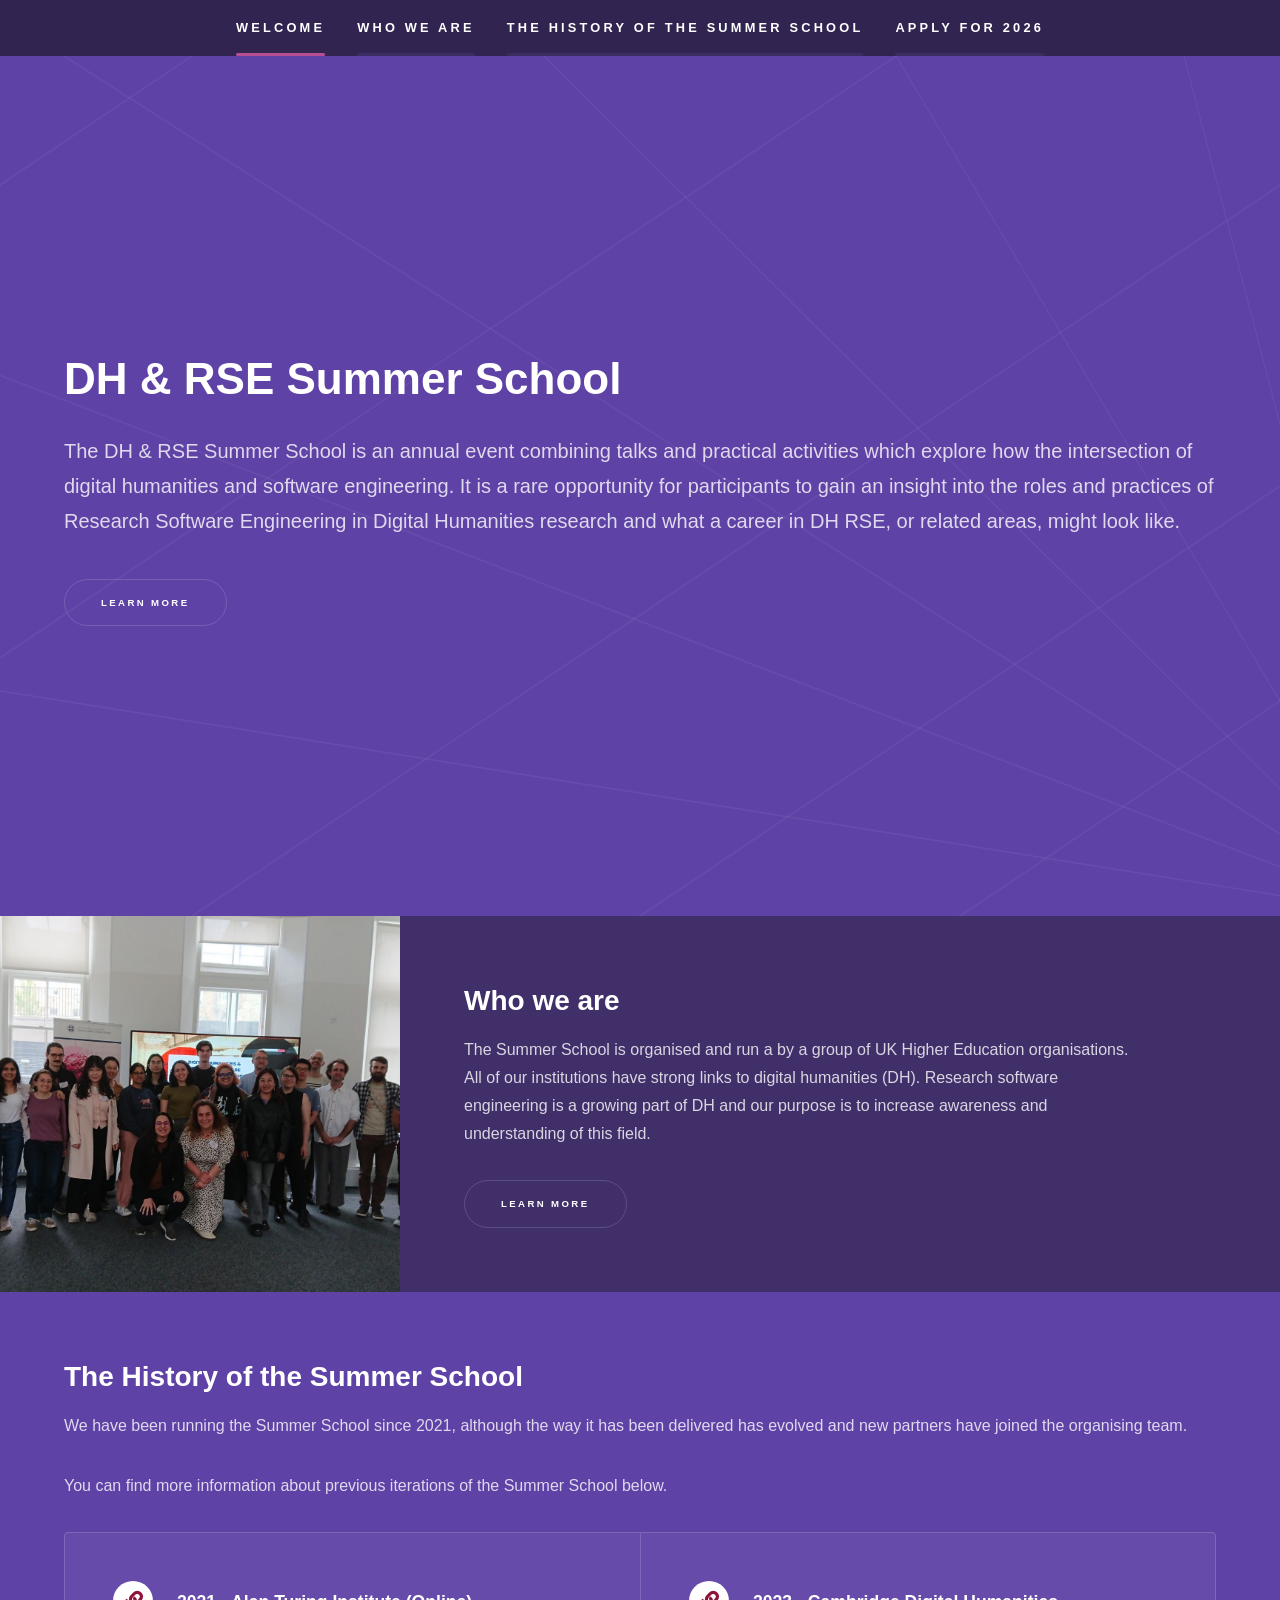
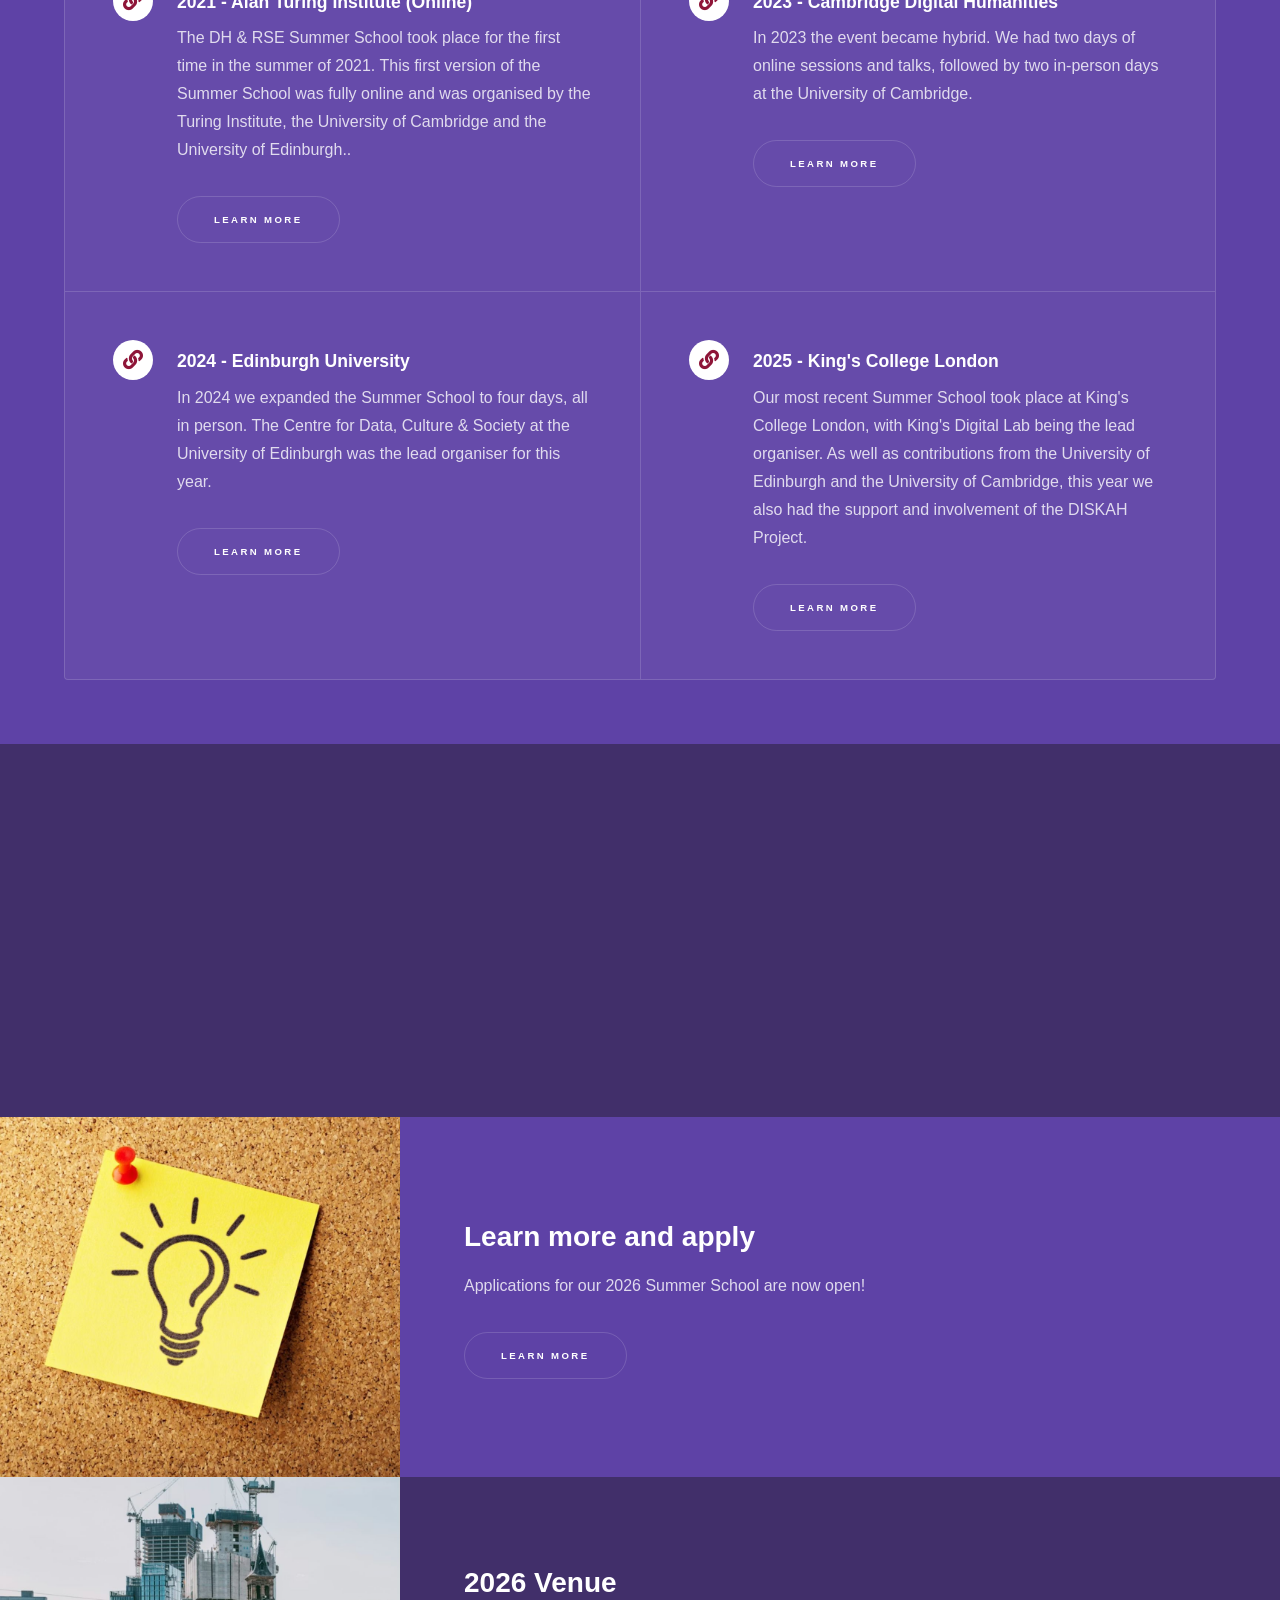
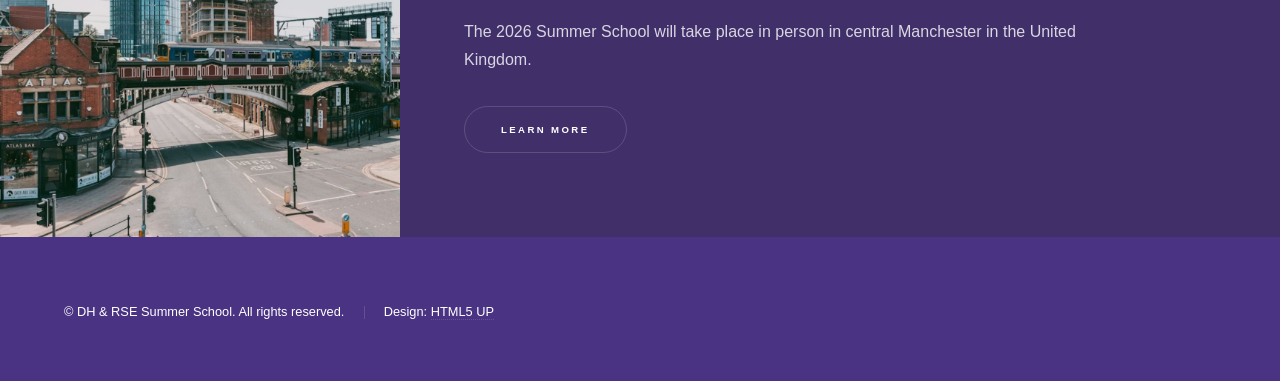
==== commit ed2800c0: "Remove exclaimation mark" ====
--- a/index.html
+++ b/index.html
@@ -22,7 +22,7 @@
 							<li><a href="#intro">Welcome</a></li>
 							<li><a href="#one">Who we are</a></li>
 							<li><a href="#two">The History of the Summer School </a></li>
-							<li><a href="#three">Apply for 2026!</a></li>
+							<li><a href="#three">Apply for 2026</a></li>
 						</ul>
 					</nav>
 				</div>
@@ -51,7 +51,7 @@
 									<h2>Who we are</h2>
 									<p>The Summer School is organised and run a by a group of UK Higher Education organisations. All of our institutions have strong links to digital humanities (DH). Research software engineering is a growing part of DH and our purpose is to increase awareness and understanding of this field.</p>
 									<ul class="actions">
-										<li><a href="generic.html" class="button">Learn more</a></li>
+										<li><a href="#two" class="button">Learn more</a></li>
 									</ul>
 								</div>
 							</div>
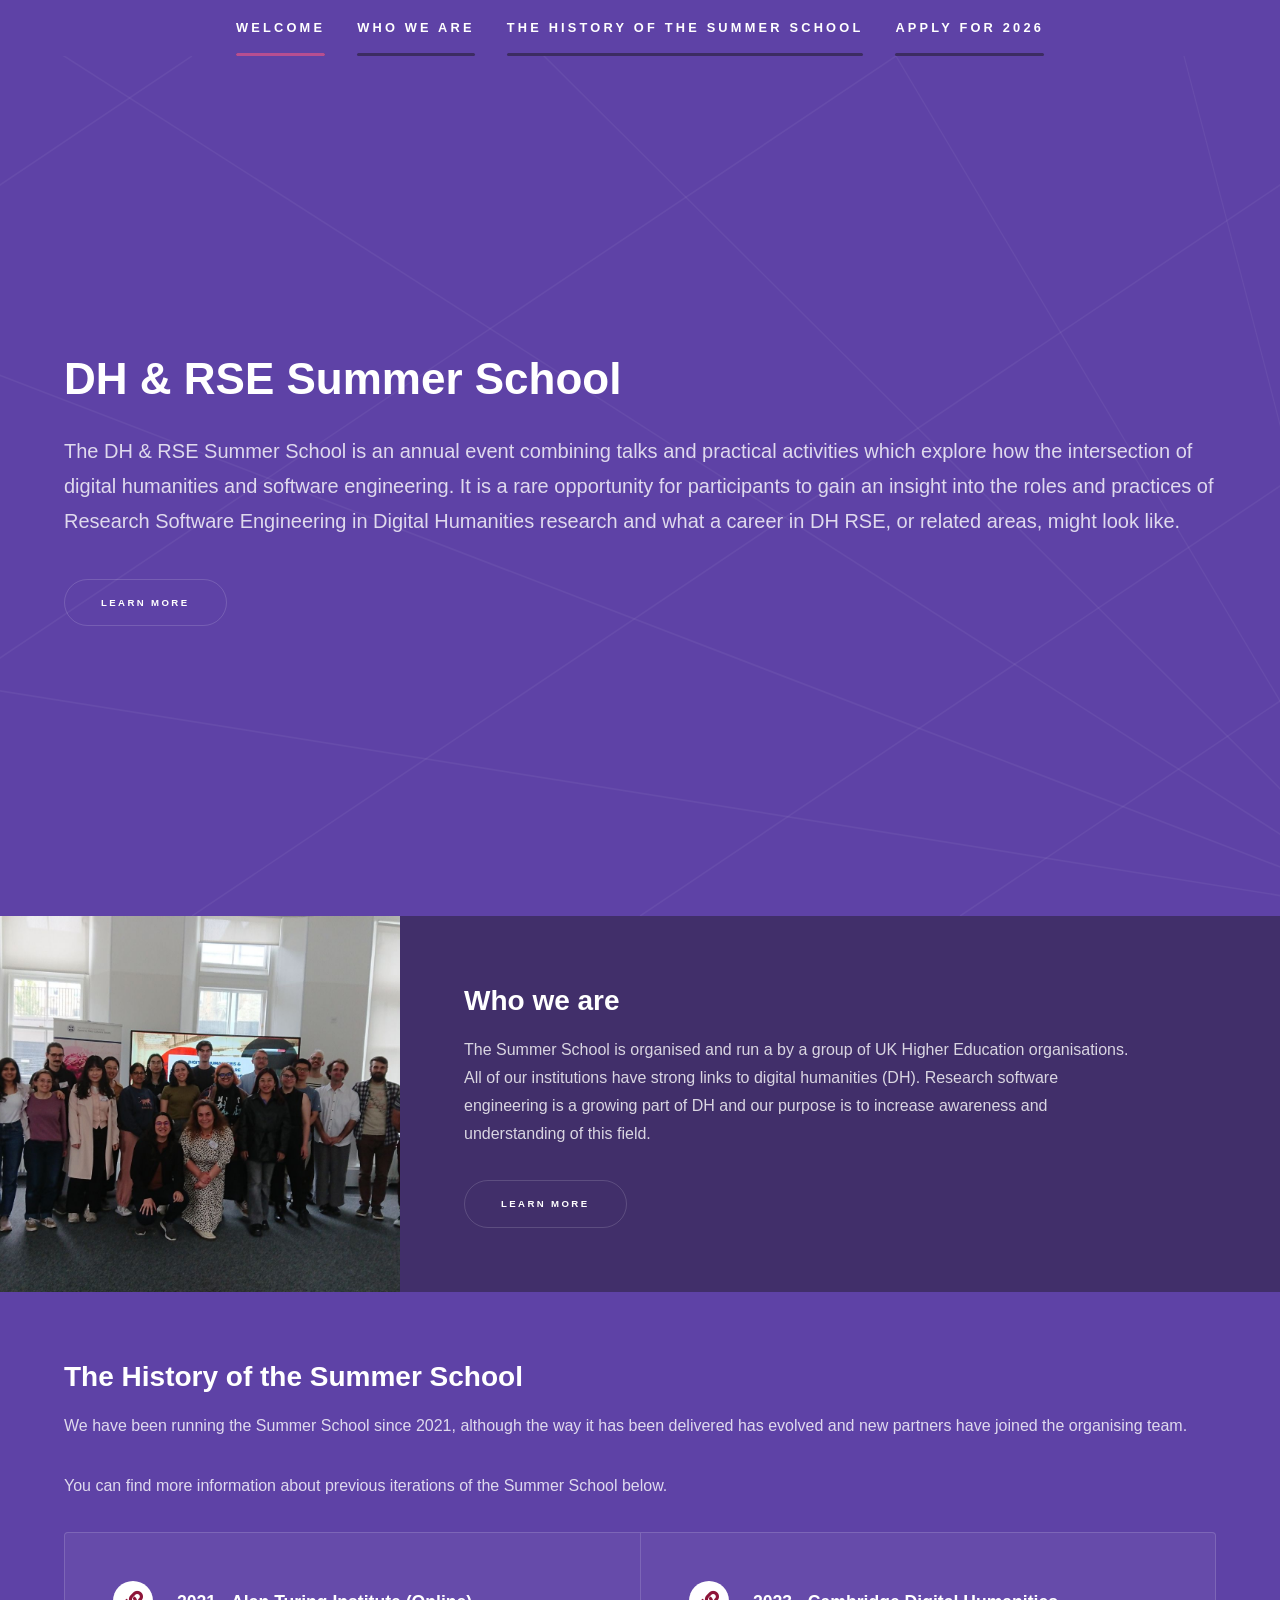
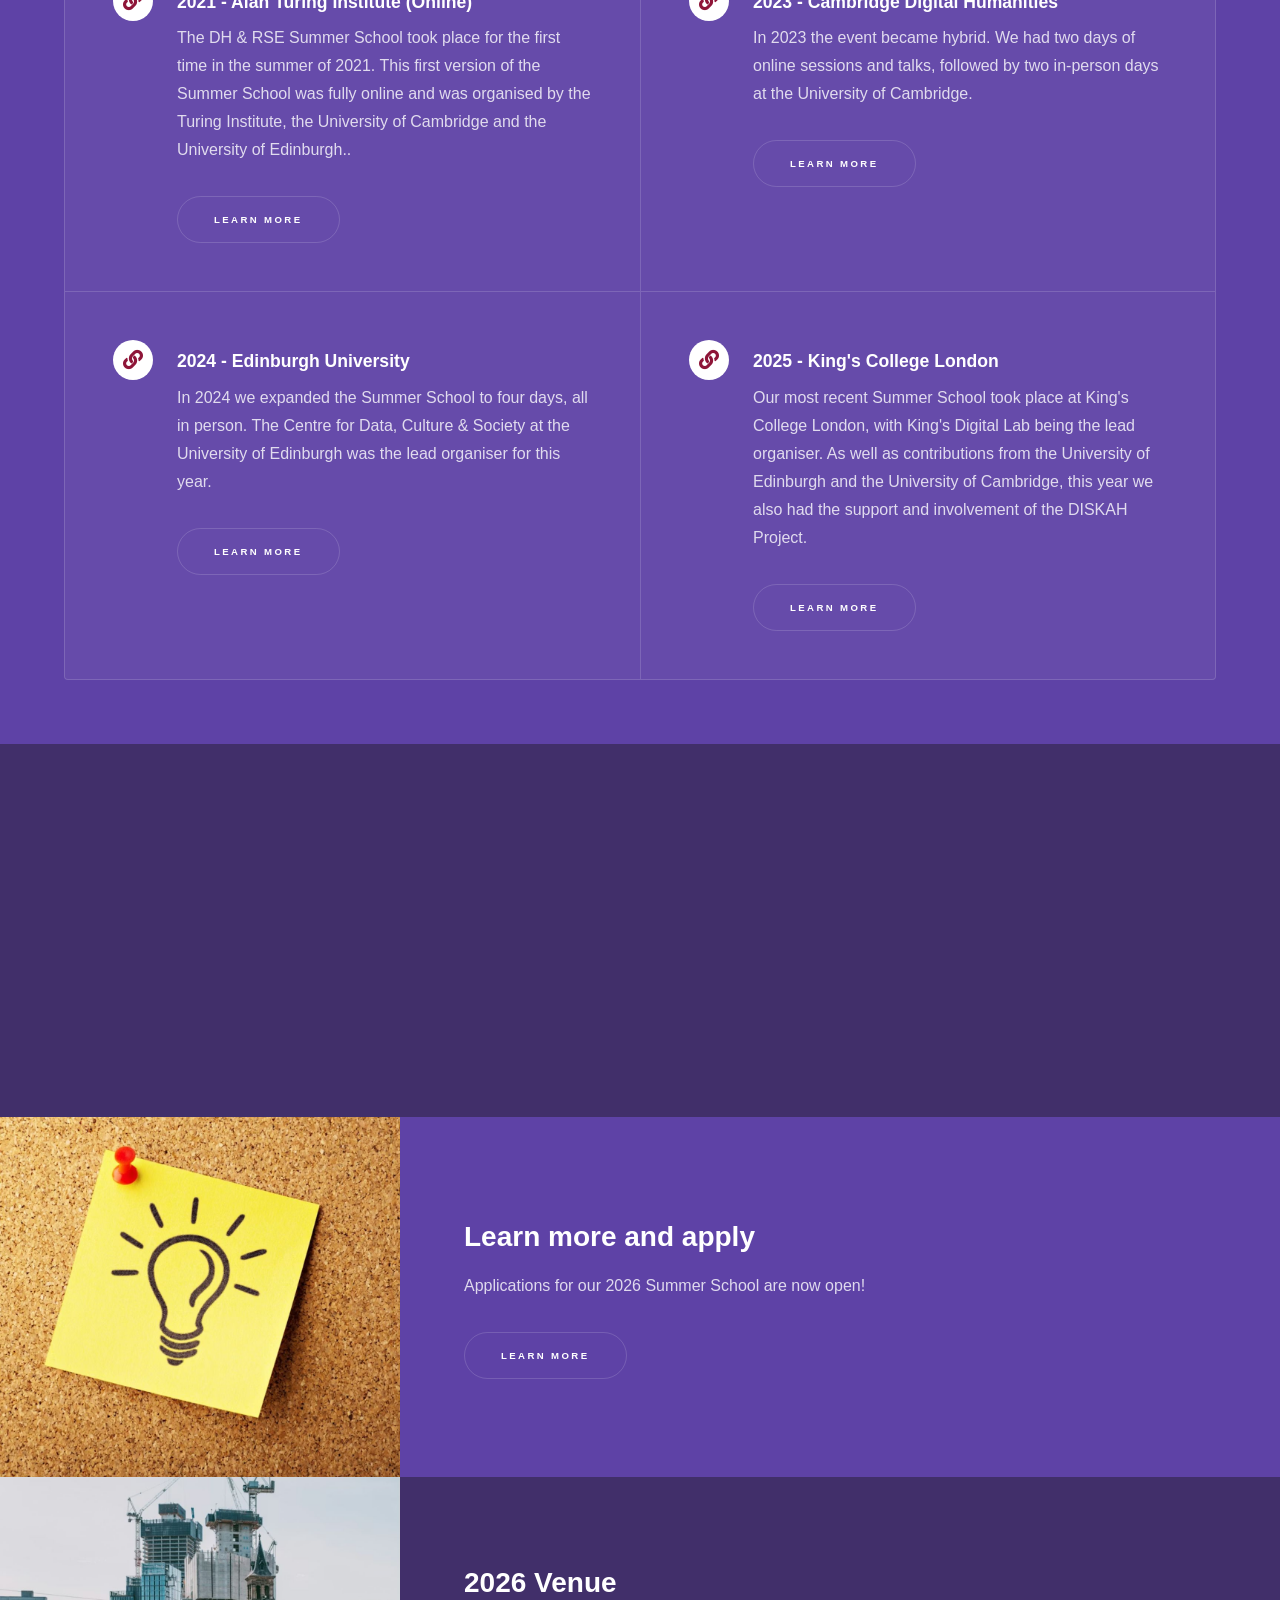
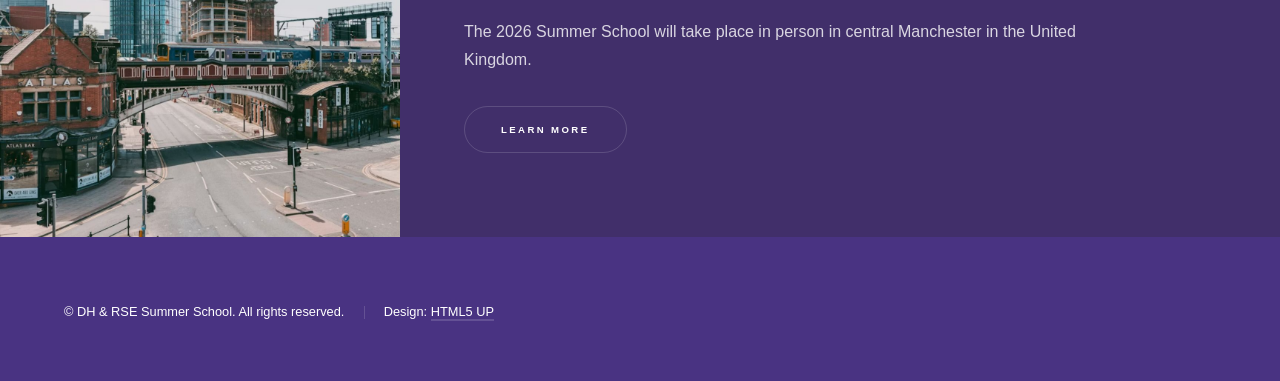
==== commit e6c26589: "Update style of sidebar" ====
--- a/index.html
+++ b/index.html
@@ -11,6 +11,11 @@
 		<meta name="viewport" content="width=device-width, initial-scale=1, user-scalable=no" />
 		<link rel="stylesheet" href="assets/css/main.css" />
 		<noscript><link rel="stylesheet" href="assets/css/noscript.css" /></noscript>
+		<style>
+		    #sidebar {
+		        background-color: #5e42a6;
+		    }
+		</style>
 	</head>
 	<body class="is-preload">
 
--- a/assets/css/main.css
+++ b/assets/css/main.css
@@ -151,13 +151,12 @@
 		-webkit-transition: color 0.2s ease, border-bottom-color 0.2s ease;
 		-ms-transition: color 0.2s ease, border-bottom-color 0.2s ease;
 		transition: color 0.2s ease, border-bottom-color 0.2s ease;
-		border-bottom: dotted 1px rgba(255, 255, 255, 0.35);
+		border-bottom: solid 2px rgba(255, 255, 255, 255);
 		color: inherit;
 		text-decoration: none;
 	}
 
 		a:hover {
-			border-bottom-color: transparent;
 			color: #ffffff;
 		}
 
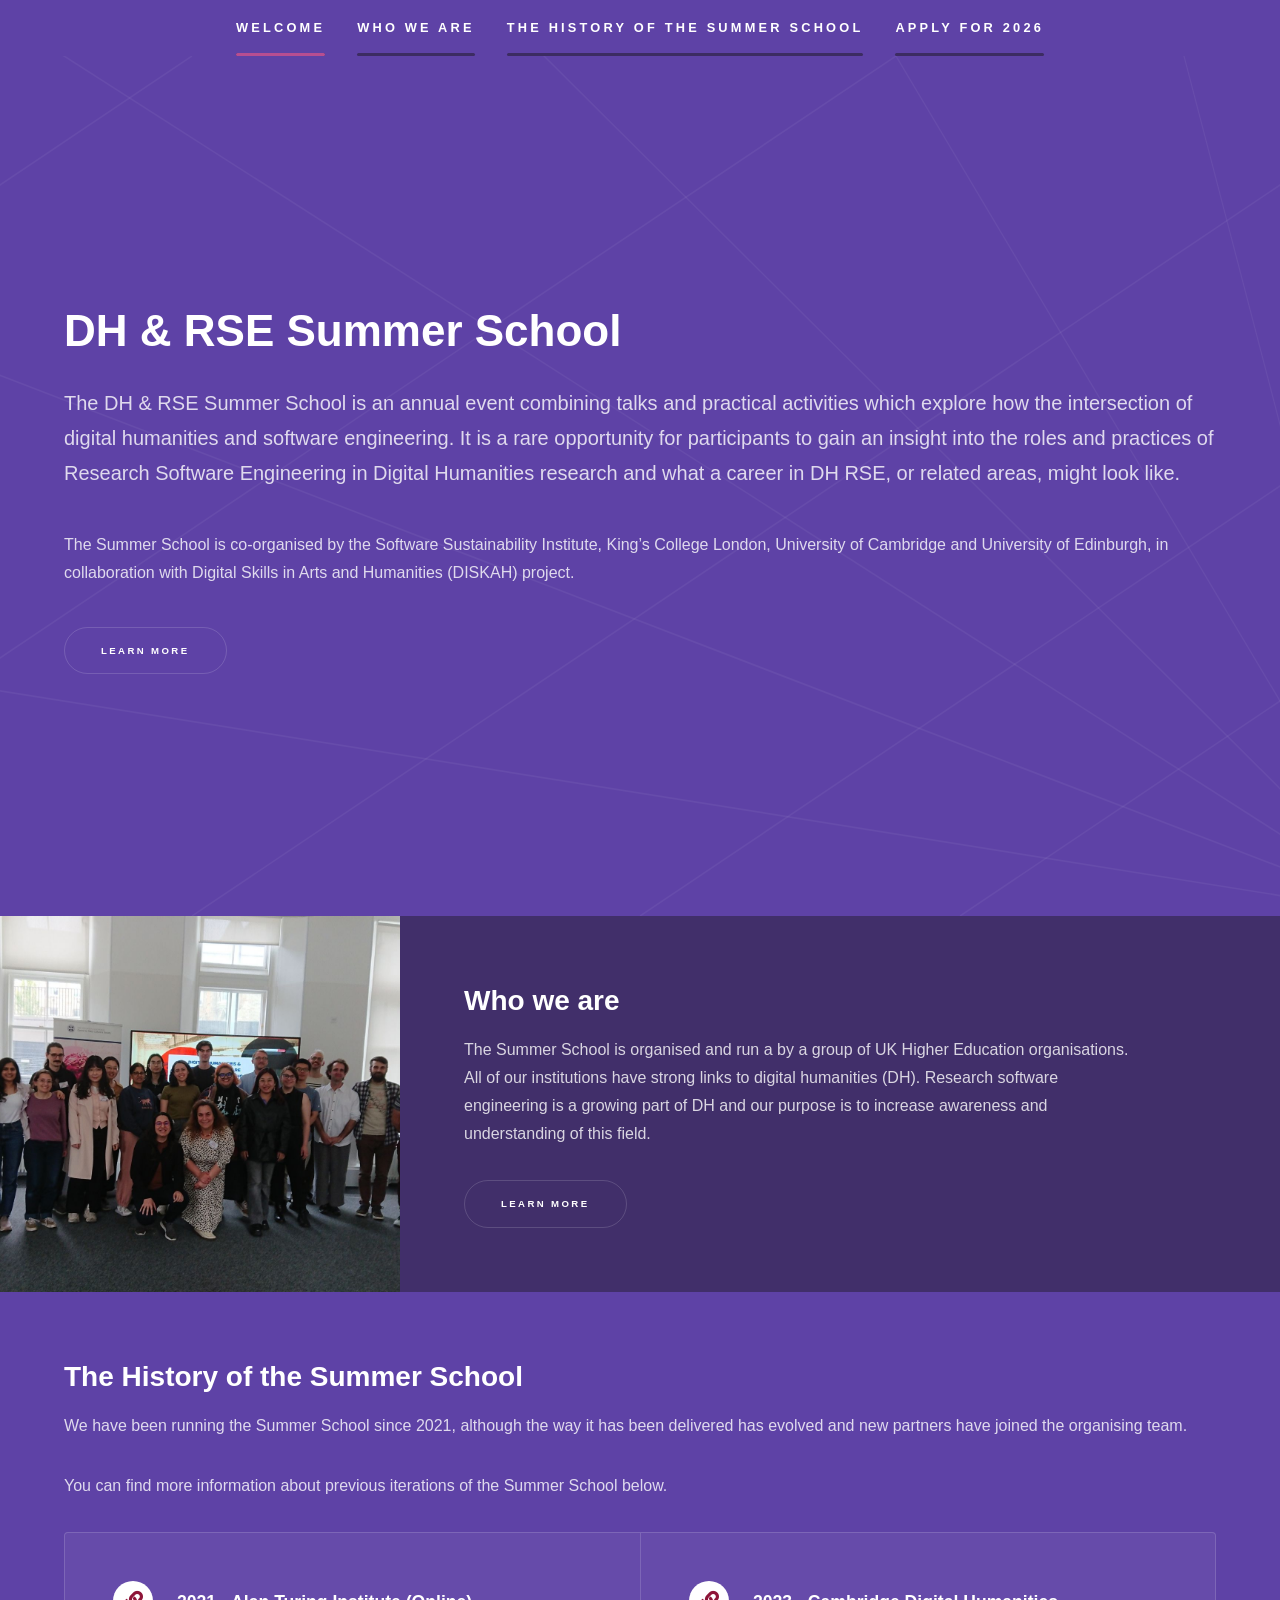
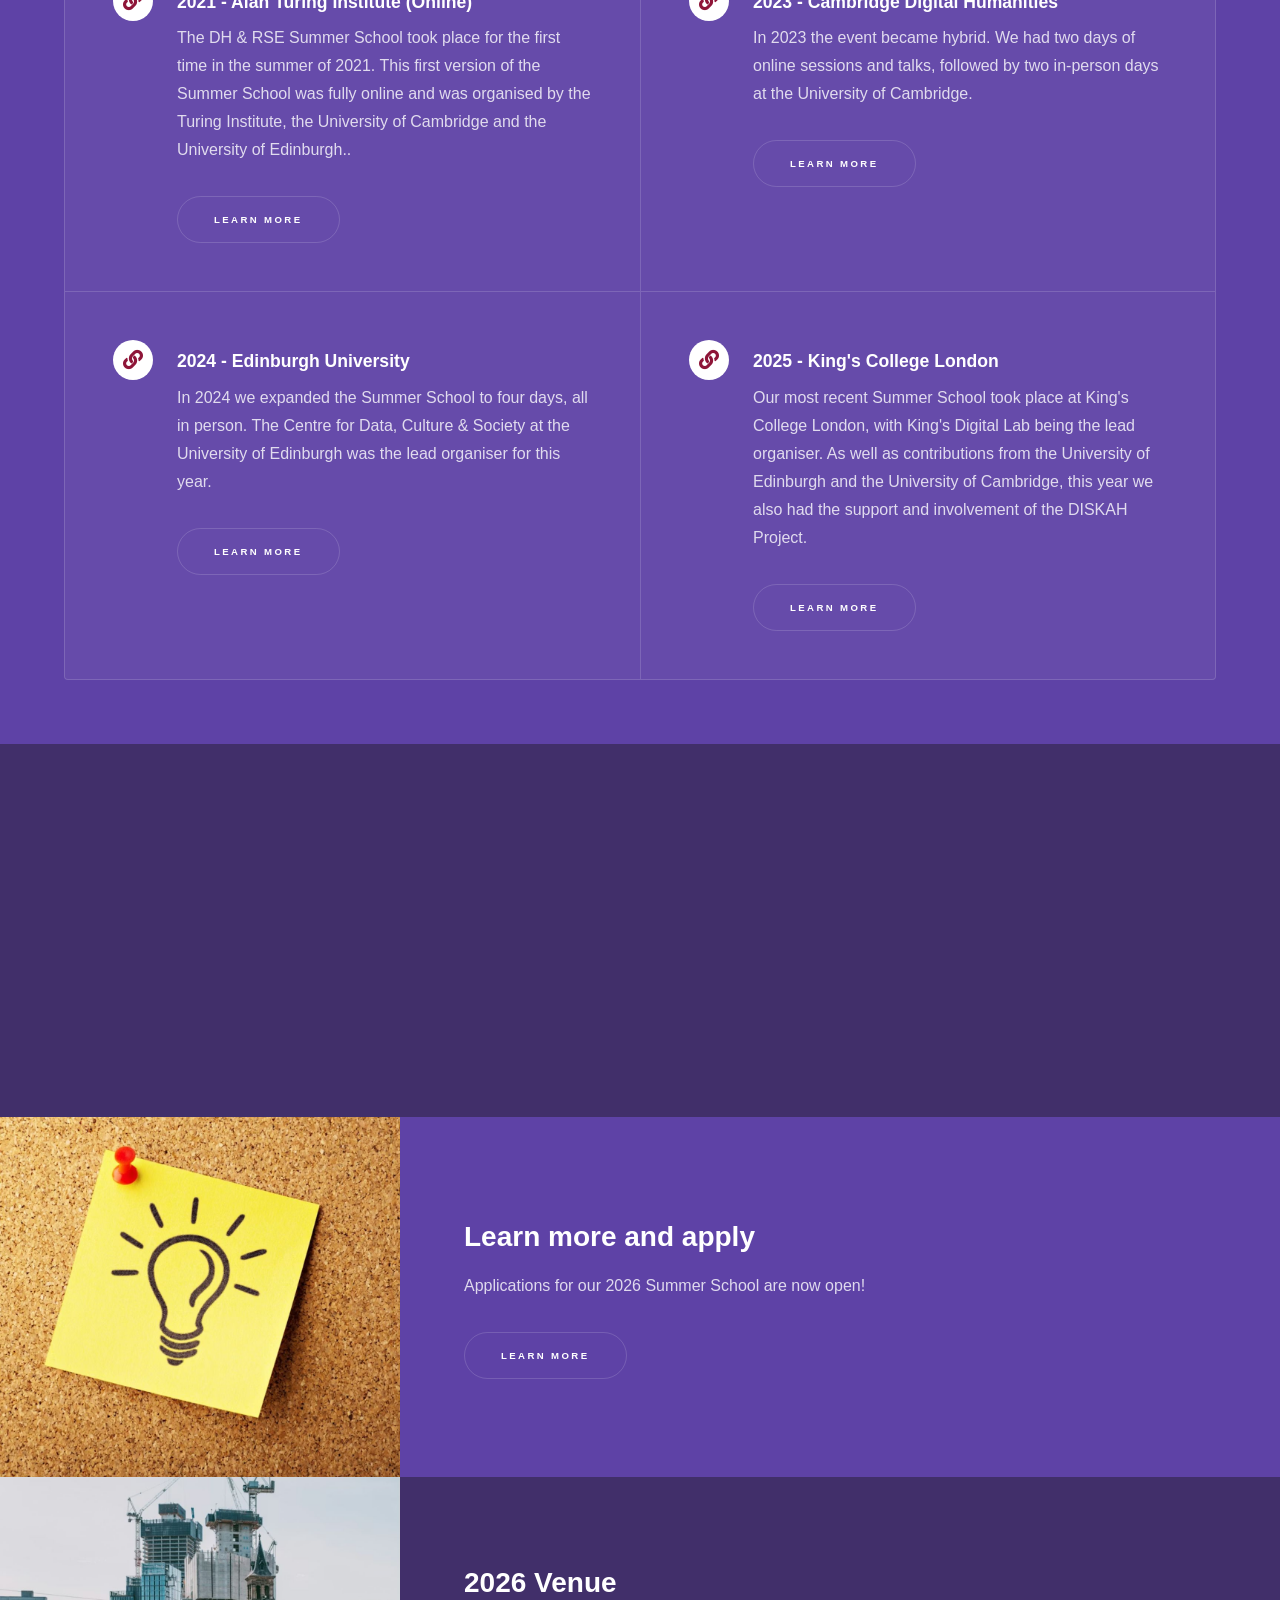
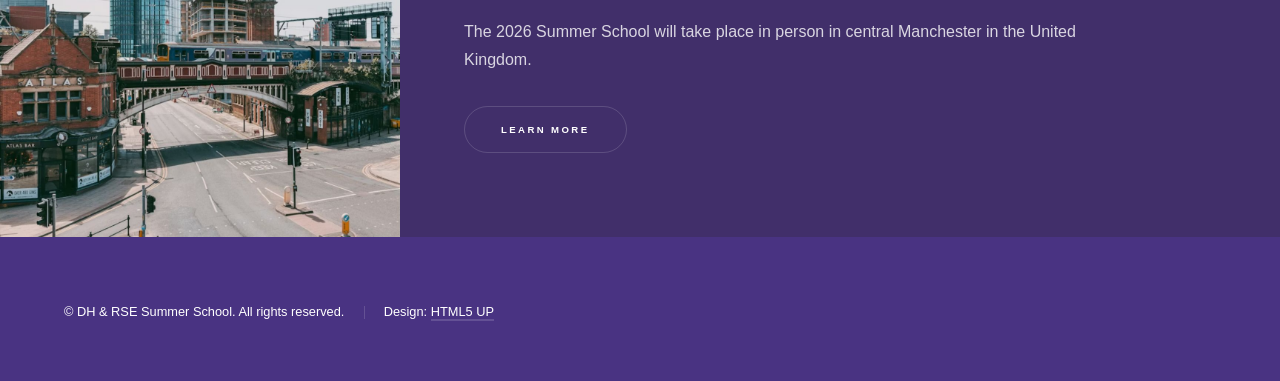
==== commit 7b0e6bd5: "Update index.html" ====
--- a/index.html
+++ b/index.html
@@ -41,6 +41,7 @@
 						<div class="inner">
 							<h1>DH & RSE Summer School </h1>
 							<p>The DH & RSE Summer School is an annual event combining talks and practical activities which explore how the intersection of digital humanities and software engineering. It is a rare opportunity for participants to gain an insight into the roles and practices of Research Software Engineering in Digital Humanities research and what a career in DH RSE, or related areas, might look like.</p>
+							<p></p>The Summer School is co-organised by the Software Sustainability Institute, King’s College London, University of Cambridge and University of Edinburgh, in collaboration with Digital Skills in Arts and Humanities (DISKAH) project.</p>
 							<ul class="actions">
 								<li><a href="#one" class="button scrolly">Learn more</a></li>
 							</ul>
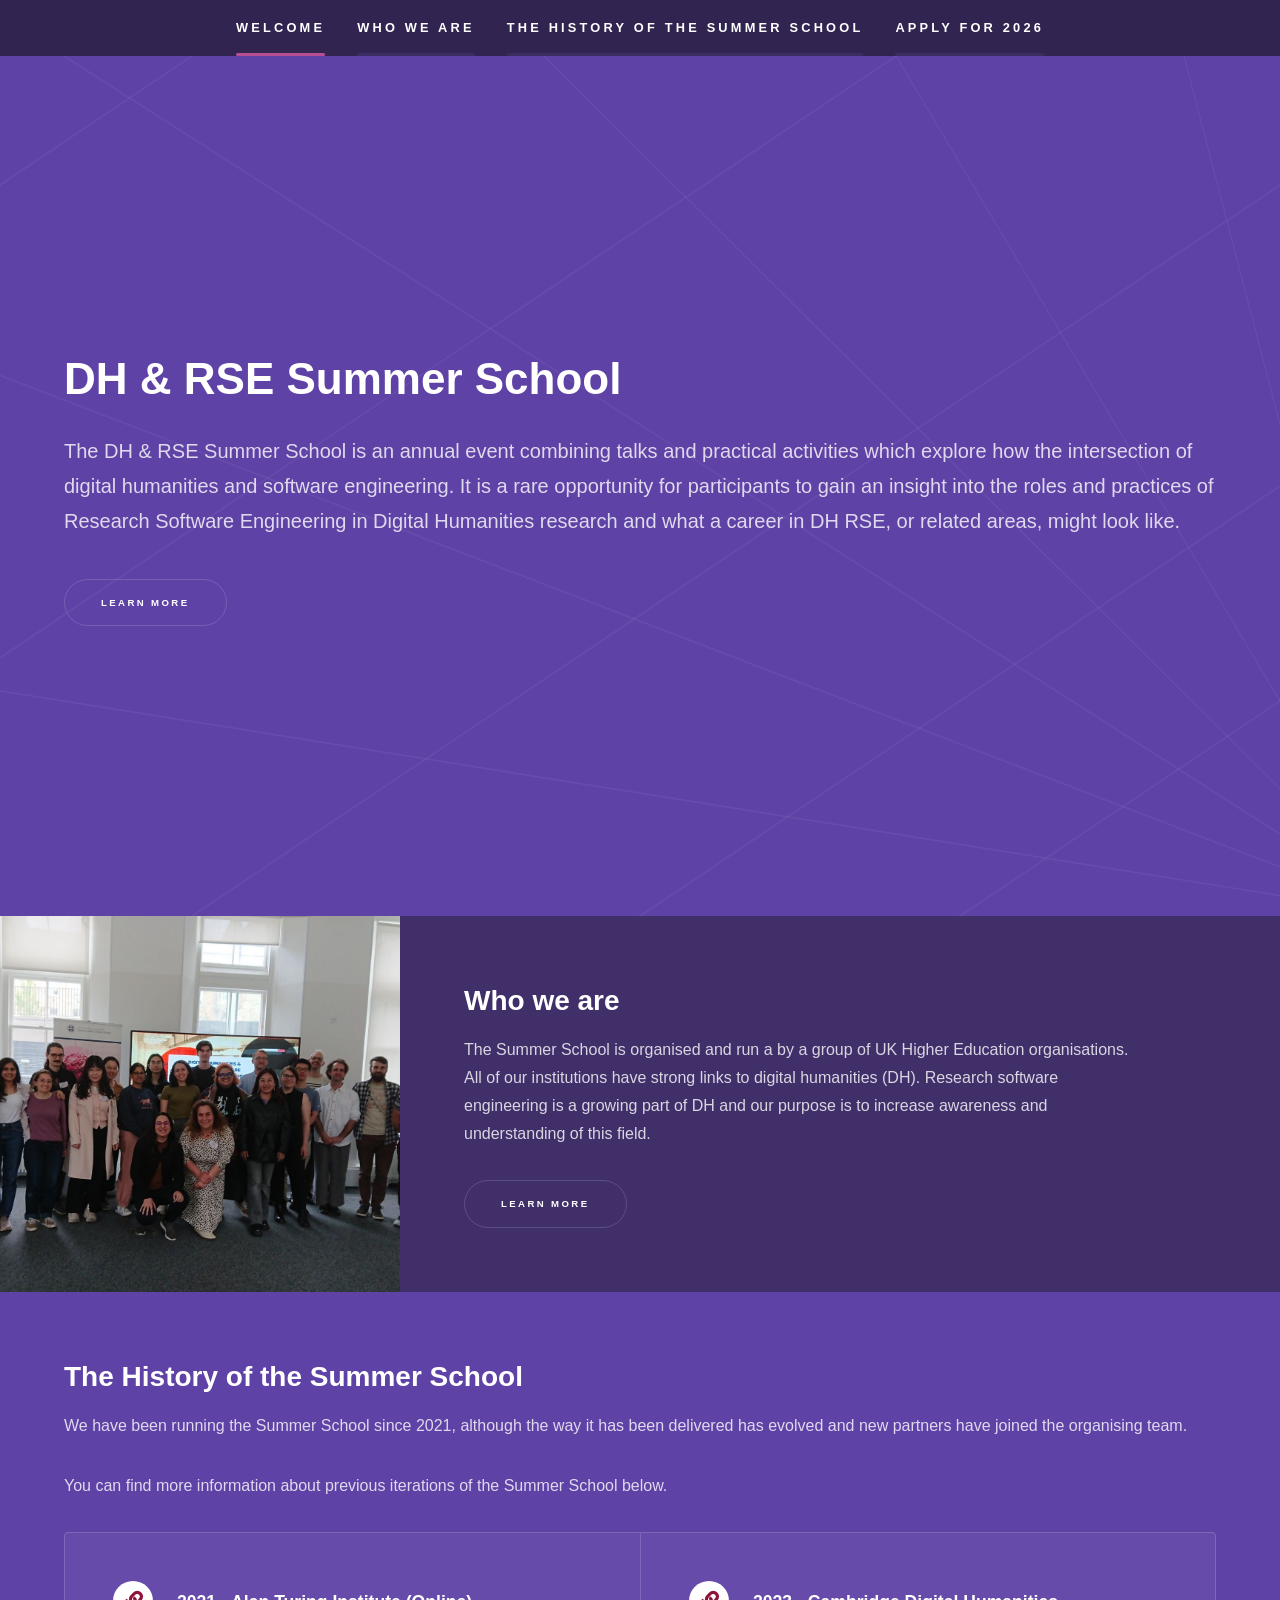
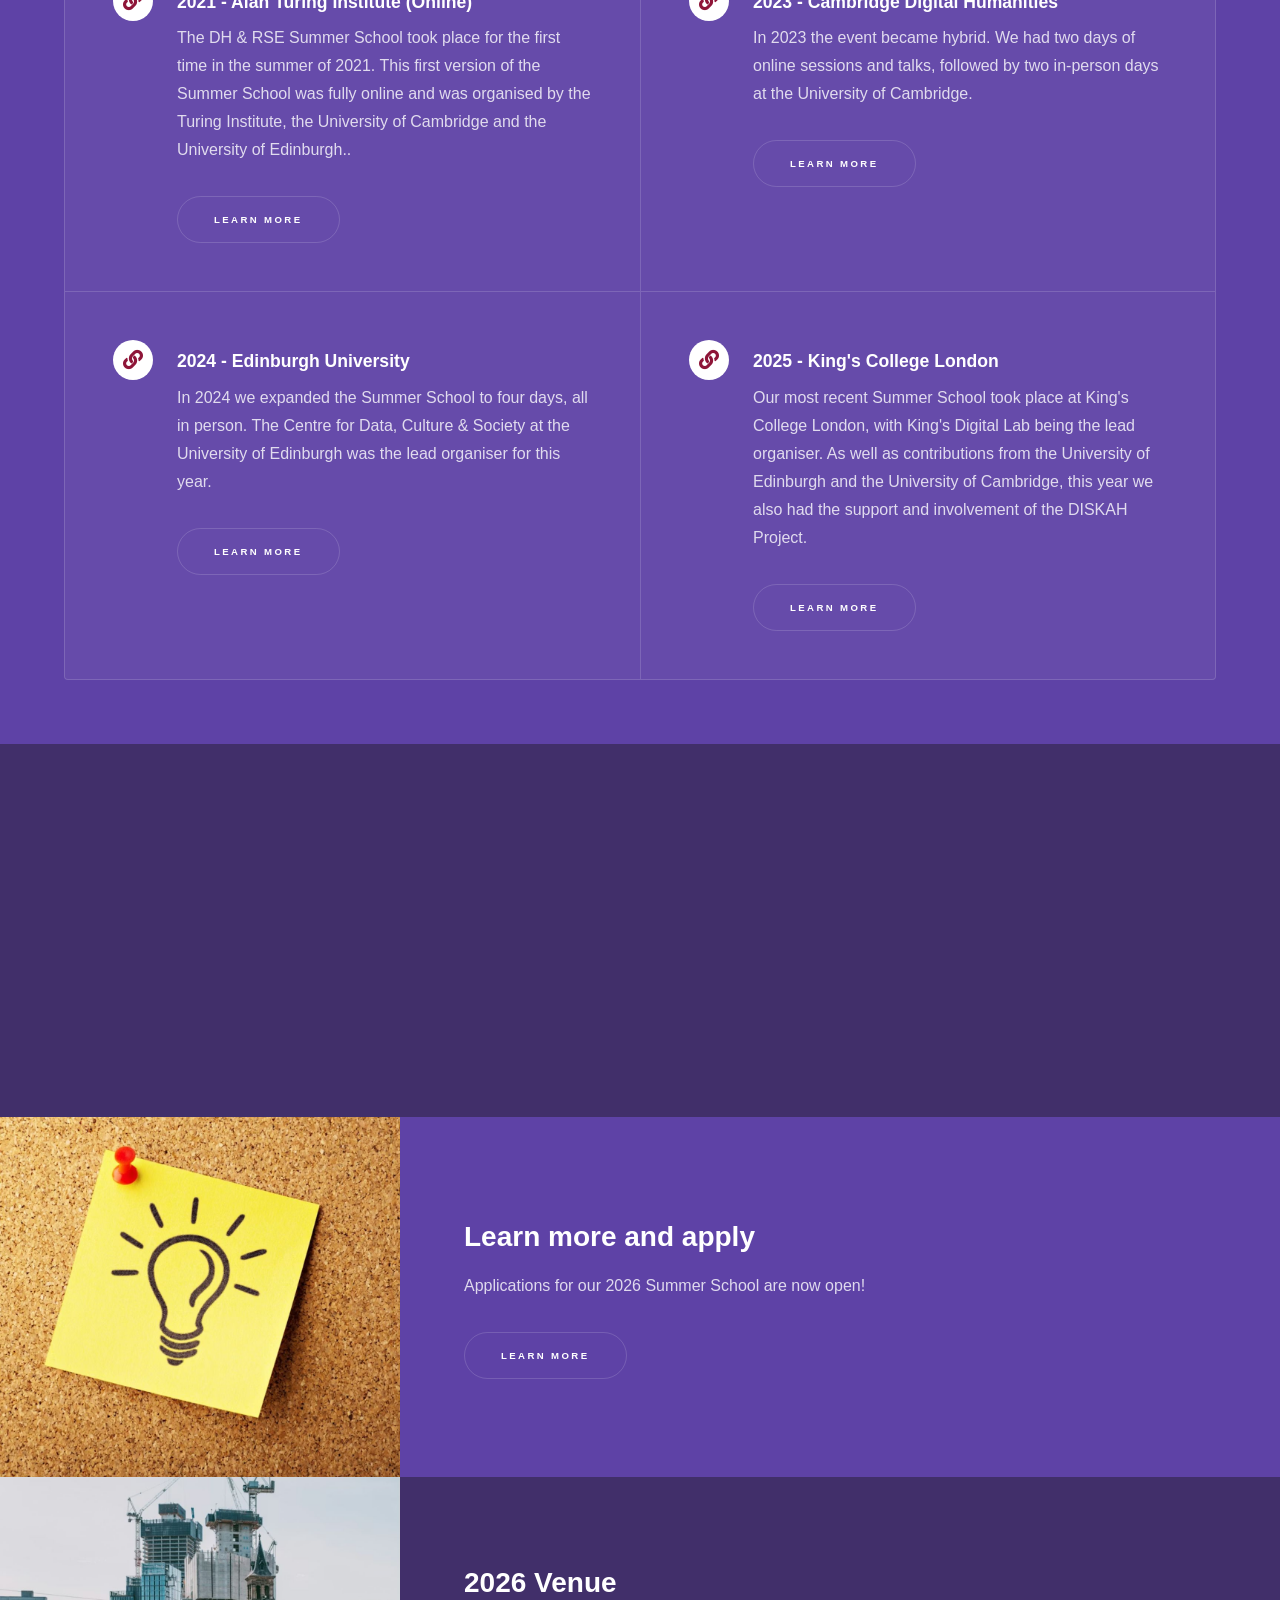
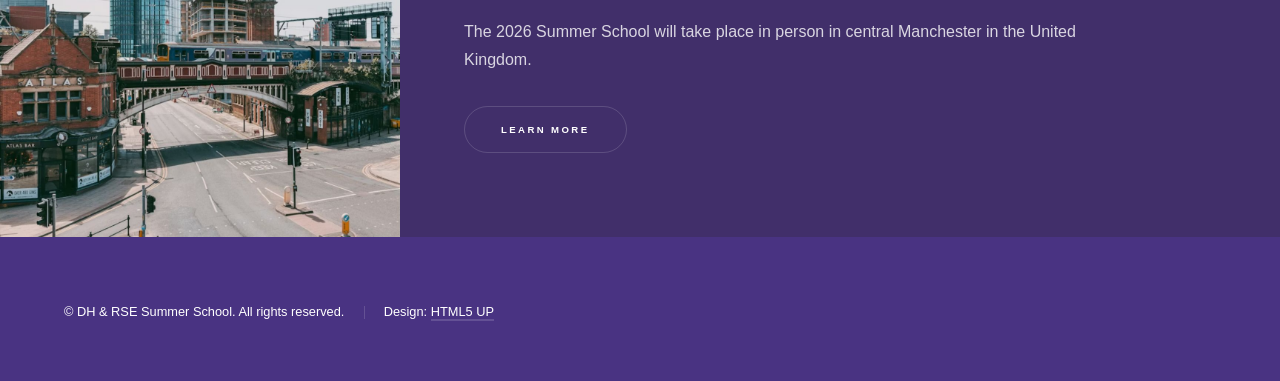
==== commit 2b41f706: "Revert last two commits" ====
--- a/index.html
+++ b/index.html
@@ -11,11 +11,6 @@
 		<meta name="viewport" content="width=device-width, initial-scale=1, user-scalable=no" />
 		<link rel="stylesheet" href="assets/css/main.css" />
 		<noscript><link rel="stylesheet" href="assets/css/noscript.css" /></noscript>
-		<style>
-		    #sidebar {
-		        background-color: #5e42a6;
-		    }
-		</style>
 	</head>
 	<body class="is-preload">
 
@@ -41,7 +36,6 @@
 						<div class="inner">
 							<h1>DH & RSE Summer School </h1>
 							<p>The DH & RSE Summer School is an annual event combining talks and practical activities which explore how the intersection of digital humanities and software engineering. It is a rare opportunity for participants to gain an insight into the roles and practices of Research Software Engineering in Digital Humanities research and what a career in DH RSE, or related areas, might look like.</p>
-							<p></p>The Summer School is co-organised by the Software Sustainability Institute, King’s College London, University of Cambridge and University of Edinburgh, in collaboration with Digital Skills in Arts and Humanities (DISKAH) project.</p>
 							<ul class="actions">
 								<li><a href="#one" class="button scrolly">Learn more</a></li>
 							</ul>
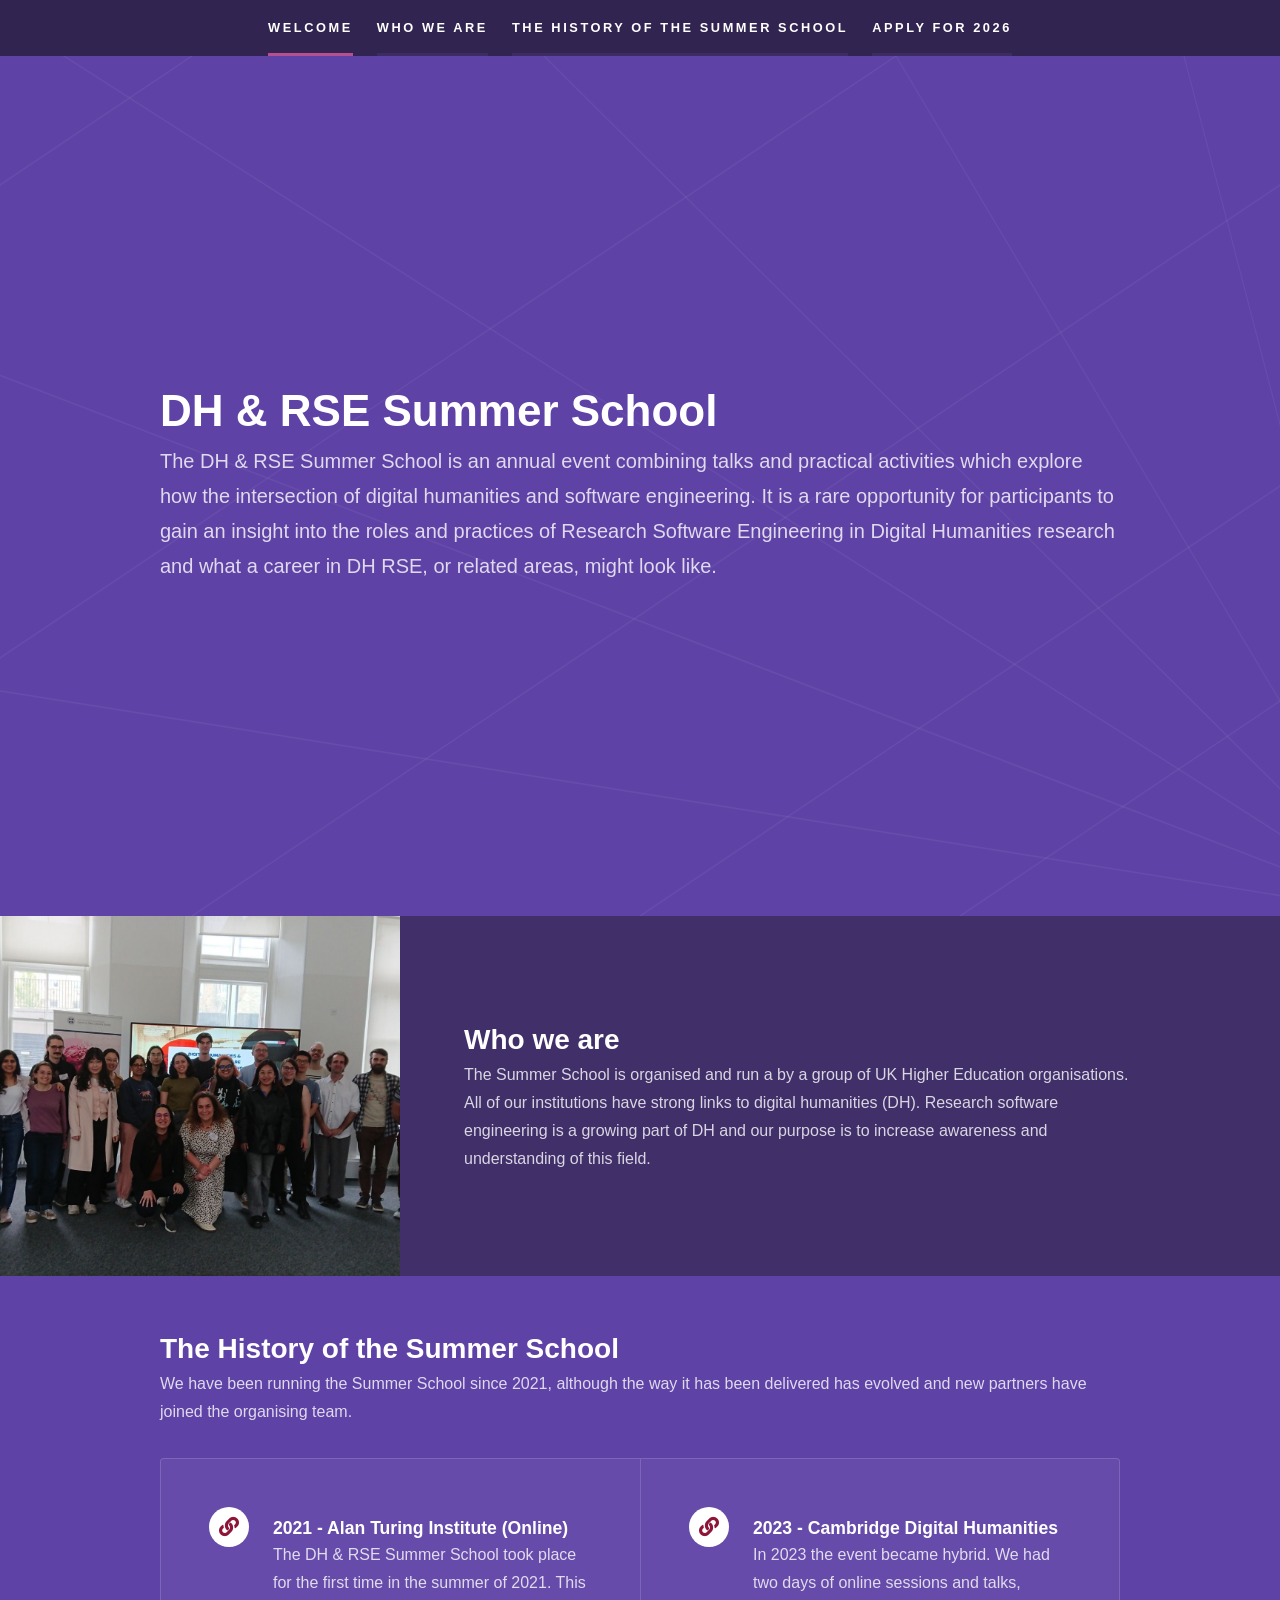
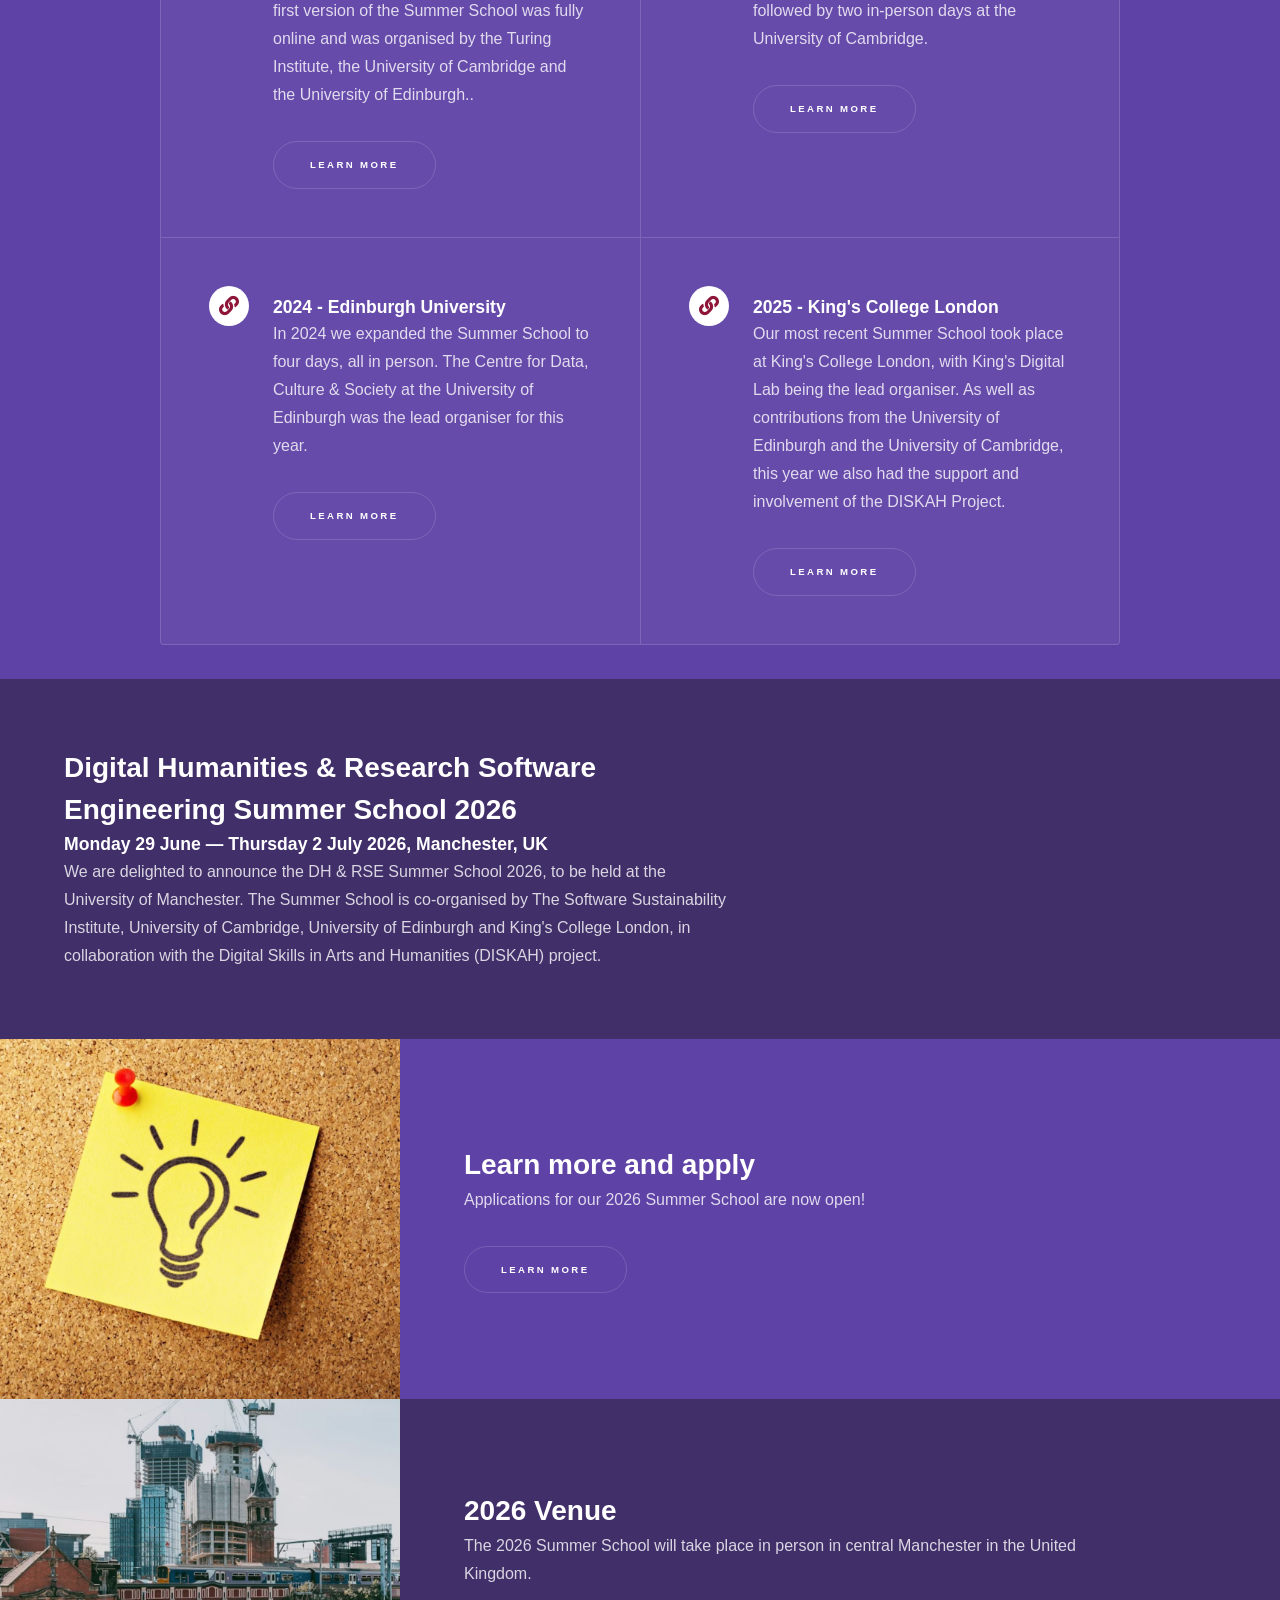
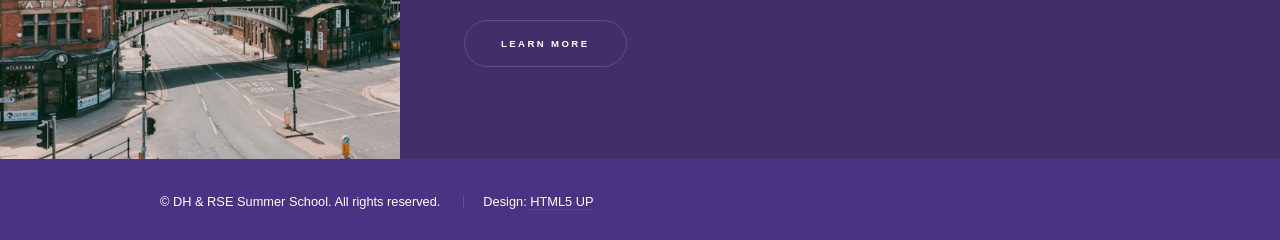
==== commit 41bf97b2: "design polishing, href, links etc." ====
--- a/index.html
+++ b/index.html
@@ -1,146 +1,237 @@
-<!DOCTYPE HTML>
+<!doctype html>
 <!--
 	Hyperspace by HTML5 UP
 	html5up.net | @ajlkn
 	Free for personal and commercial use under the CCA 3.0 license (html5up.net/license)
 -->
 <html>
-	<head>
-		<title>DH & RSE Summer School </title>
-		<meta charset="utf-8" />
-		<meta name="viewport" content="width=device-width, initial-scale=1, user-scalable=no" />
-		<link rel="stylesheet" href="assets/css/main.css" />
-		<noscript><link rel="stylesheet" href="assets/css/noscript.css" /></noscript>
-	</head>
-	<body class="is-preload">
-
-		<!-- Sidebar -->
-			<section id="sidebar">
-				<div class="inner">
-					<nav>
-						<ul>
-							<li><a href="#intro">Welcome</a></li>
-							<li><a href="#one">Who we are</a></li>
-							<li><a href="#two">The History of the Summer School </a></li>
-							<li><a href="#three">Apply for 2026</a></li>
-						</ul>
-					</nav>
-				</div>
-			</section>
-
-		<!-- Wrapper -->
-			<div id="wrapper">
-
-				<!-- Intro -->
-					<section id="intro" class="wrapper style1 fullscreen fade-up">
-						<div class="inner">
-							<h1>DH & RSE Summer School </h1>
-							<p>The DH & RSE Summer School is an annual event combining talks and practical activities which explore how the intersection of digital humanities and software engineering. It is a rare opportunity for participants to gain an insight into the roles and practices of Research Software Engineering in Digital Humanities research and what a career in DH RSE, or related areas, might look like.</p>
-							<ul class="actions">
+  <head>
+    <title>DH & RSE Summer School</title>
+    <meta charset="utf-8" />
+    <meta
+      name="viewport"
+      content="width=device-width, initial-scale=1, user-scalable=no"
+    />
+    <link rel="stylesheet" href="assets/css/main.css" />
+    <noscript
+      ><link rel="stylesheet" href="assets/css/noscript.css"
+    /></noscript>
+  </head>
+  <body class="is-preload">
+    <!-- Sidebar -->
+    <section id="sidebar">
+      <div class="inner">
+        <nav>
+          <ul>
+            <li><a href="#intro">Welcome</a></li>
+            <li><a href="#one">Who we are</a></li>
+            <li><a href="#two">The History of the Summer School </a></li>
+            <li><a href="#three">Apply for 2026</a></li>
+          </ul>
+        </nav>
+      </div>
+    </section>
+
+    <!-- Wrapper -->
+    <div id="wrapper">
+      <!-- Intro -->
+      <section id="intro" class="wrapper style1 fullscreen fade-up">
+        <div class="inner">
+          <h1>DH & RSE Summer School</h1>
+          <p>
+            The DH & RSE Summer School is an annual event combining talks and
+            practical activities which explore how the intersection of digital
+            humanities and software engineering. It is a rare opportunity for
+            participants to gain an insight into the roles and practices of
+            Research Software Engineering in Digital Humanities research and
+            what a career in DH RSE, or related areas, might look like.
+          </p>
+          <!-- <ul class="actions">
 								<li><a href="#one" class="button scrolly">Learn more</a></li>
-							</ul>
-						</div>
-					</section>
-
-				<!-- One -->
-					<section id="one" class="wrapper style2 spotlights">
-						<section>
-							<a href="#" class="image"><img src="images/pic01.jpg" alt="" data-position="center center" /></a>
-							<div class="content">
-								<div class="inner">
-									<h2>Who we are</h2>
-									<p>The Summer School is organised and run a by a group of UK Higher Education organisations. All of our institutions have strong links to digital humanities (DH). Research software engineering is a growing part of DH and our purpose is to increase awareness and understanding of this field.</p>
-									<ul class="actions">
+							</ul> -->
+        </div>
+      </section>
+
+      <!-- One -->
+      <section id="one" class="wrapper style2 spotlights">
+        <section>
+          <a href="#" class="image"
+            ><img src="images/pic01.jpg" alt="" data-position="center center"
+          /></a>
+          <div class="content">
+            <div class="inner">
+              <h2>Who we are</h2>
+              <p>
+                The Summer School is organised and run a by a group of UK Higher
+                Education organisations. All of our institutions have strong
+                links to digital humanities (DH). Research software engineering
+                is a growing part of DH and our purpose is to increase awareness
+                and understanding of this field.
+              </p>
+              <!-- <ul class="actions">
 										<li><a href="#two" class="button">Learn more</a></li>
-									</ul>
-								</div>
-							</div>
-						</section>
-					</section>
-
-				<!-- Two -->
-					<section id="two" class="wrapper style3 fade-up">
-						<div class="inner">
-							<h2>The History of the Summer School</h2>
-							<p>We have been running the Summer School since 2021, although the way it has been delivered has evolved and new partners have joined the organising team.</p>
-							<p>You can find more information about previous iterations of the Summer School below.</p>
-							<div class="features">
-								<section>
-									<span class="icon solid major fa-link"></span>
-									<h3>2021 - Alan Turing Institute (Online)</h3>
-									<p>The DH & RSE Summer School took place for the first time in the summer of 2021. This first version of the Summer School was fully online and was organised by the Turing Institute, the University of Cambridge and the University of Edinburgh..</p>
-								<ul class="actions">
-								<li><a href="https://github.com/alan-turing-institute/DH-RSE-Summer-School" class="button">Learn more</a></li>
-							</ul>
-								</section>
-								<section>
-									<span class="icon solid major fa-link"></span>
-									<h3>2023 - Cambridge Digital Humanities </h3>
-									<p>In 2023 the event became hybrid. We had two days of online sessions and talks, followed by two in-person days at the University of Cambridge.</p>
-								<ul class="actions">
-								<li><a href="https://www.cdh.cam.ac.uk/events/36442/" class="button">Learn more</a></li>
-							</ul>
-								</section>
-								<section>
-									<span class="icon solid major fa-link"></span>
-									<h3>2024 - Edinburgh University </h3>
-									<p>In 2024 we expanded the Summer School to four days, all in person. The Centre for Data, Culture & Society at the University of Edinburgh was the lead organiser for this year.</p>
-								<ul class="actions">
-								<li><a href="https://www.cdcs.ed.ac.uk/DHRSE-Summer-School-2024" class="button">Learn more</a></li>
-							</ul>
-								</section>
-								<section>
-									<span class="icon solid major fa-link"></span>
-									<h3>2025 - King's College London </h3>
-									<p>Our most recent Summer School took place at King's College London, with King's Digital Lab being the lead organiser. As well as contributions from the University of Edinburgh and the University of Cambridge, this year we also had the support and involvement of the DISKAH Project.</p>
-								<ul class="actions">
-								<li><a href="https://dhrse2025.er.kcl.ac.uk/" class="button">Learn more</a></li>
-							</ul>
-								</section>
-							</div>
-							 <!-- <ul class="actions">
+									</ul> -->
+            </div>
+          </div>
+        </section>
+      </section>
+
+      <!-- Two -->
+      <section id="two" class="wrapper style3 fade-up">
+        <div class="inner">
+          <h2 style="padding-top: 20px">The History of the Summer School</h2>
+          <p>
+            We have been running the Summer School since 2021, although the way
+            it has been delivered has evolved and new partners have joined the
+            organising team.
+          </p>
+          <!-- <p>You can find more information about previous iterations of the Summer School below.</p> -->
+          <div class="features">
+            <section>
+              <span class="icon solid major fa-link"></span>
+              <h3>2021 - Alan Turing Institute (Online)</h3>
+              <p>
+                The DH & RSE Summer School took place for the first time in the
+                summer of 2021. This first version of the Summer School was
+                fully online and was organised by the Turing Institute, the
+                University of Cambridge and the University of Edinburgh..
+              </p>
+              <ul class="actions">
+                <li>
+                  <a
+                    href="https://github.com/alan-turing-institute/DH-RSE-Summer-School"
+                    target="_blank"
+                    class="button"
+                    >Learn more</a
+                  >
+                </li>
+              </ul>
+            </section>
+            <section>
+              <span class="icon solid major fa-link"></span>
+              <h3>2023 - Cambridge Digital Humanities</h3>
+              <p>
+                In 2023 the event became hybrid. We had two days of online
+                sessions and talks, followed by two in-person days at the
+                University of Cambridge.
+              </p>
+              <ul class="actions">
+                <li>
+                  <a
+                    href="https://www.cdh.cam.ac.uk/events/36442/"
+                    class="button"
+                    target="_blank"
+                    >Learn more</a
+                  >
+                </li>
+              </ul>
+            </section>
+            <section>
+              <span class="icon solid major fa-link"></span>
+              <h3>2024 - Edinburgh University</h3>
+              <p>
+                In 2024 we expanded the Summer School to four days, all in
+                person. The Centre for Data, Culture & Society at the University
+                of Edinburgh was the lead organiser for this year.
+              </p>
+              <ul class="actions">
+                <li>
+                  <a
+                    href="https://www.cdcs.ed.ac.uk/DHRSE-Summer-School-2024"
+                    class="button"
+                    target="_blank"
+                    >Learn more</a
+                  >
+                </li>
+              </ul>
+            </section>
+            <section>
+              <span class="icon solid major fa-link"></span>
+              <h3>2025 - King's College London</h3>
+              <p>
+                Our most recent Summer School took place at King's College
+                London, with King's Digital Lab being the lead organiser. As
+                well as contributions from the University of Edinburgh and the
+                University of Cambridge, this year we also had the support and
+                involvement of the DISKAH Project.
+              </p>
+              <ul class="actions">
+                <li>
+                  <a
+                    href="https://dhrse2025.er.kcl.ac.uk/"
+                    class="button"
+                    target="_blank"
+                    >Learn more</a
+                  >
+                </li>
+              </ul>
+            </section>
+          </div>
+          <!-- <ul class="actions">
 								<li><a href="generic.html" class="button">Learn more</a></li>
 							</ul> -->
-						</div>
-					</section>
-
-				<!-- Three -->
-					<section id="three" class="wrapper style2 spotlights">
-						<section>
-							<div class="content">
-								<div class="inner">
-									<h2>Digital Humanities & Research Software Engineering Summer School 2026</h2>
-									<h3>Monday 29 June &mdash; Thursday 2 July 2026, Manchester, UK</h3>
-									<p>We are delighted to announce the DH & RSE Summer School 2026,
-										to be held at the University of Manchester. The Summer School is co-organised by The Software Sustainability Institute, University of Cambridge, University of Edinburgh and King's College London, in collaboration with the Digital Skills in Arts and Humanities (DISKAH) project.</p>
-								</div>
-							</div>
-						</section>
-						<section style="background-color: #5E42A6;">
-							<a href="#" class="image"><img src="images/pic02.jpg" alt="" data-position="center center" /></a>
-							<div class="content">
-								<div class="inner">
-									<h2>Learn more and apply</h2>
-									<p>Applications for our 2026 Summer School are now open!</p>
-									<ul class="actions">
-										<li><a href="2026.html" class="button">Learn more</a></li>
-									</ul>
-								</div>
-							</div>
-						</section>
-						<section style="background-color: #412F6A;">
-							<a href="#" class="image"><img src="images/pic03.jpg" alt="" data-position="center center" /></a>
-							<div class="content">
-								<div class="inner">
-									<h2>2026 Venue</h2>
-									<p>The 2026 Summer School will take place in person in central Manchester in the United Kingdom.</p>
-									<ul class="actions">
-										<li><a href="practical-information.html" class="button">Learn more</a></li>
-									</ul>
-								</div>
-							</div>
-						</section>
-								<!-- <form method="post" action="#">
+        </div>
+      </section>
+
+      <!-- Three -->
+      <section id="three" class="wrapper style2 spotlights">
+        <section>
+          <div class="content">
+            <div class="inner">
+              <h2>
+                Digital Humanities & Research Software Engineering Summer School
+                2026
+              </h2>
+              <h3>
+                Monday 29 June &mdash; Thursday 2 July 2026, Manchester, UK
+              </h3>
+              <p>
+                We are delighted to announce the DH & RSE Summer School 2026, to
+                be held at the University of Manchester. The Summer School is
+                co-organised by The Software Sustainability Institute,
+                University of Cambridge, University of Edinburgh and King's
+                College London, in collaboration with the Digital Skills in Arts
+                and Humanities (DISKAH) project.
+              </p>
+            </div>
+          </div>
+        </section>
+        <section style="background-color: #5e42a6">
+          <a href="#" class="image"
+            ><img src="images/pic02.jpg" alt="" data-position="center center"
+          /></a>
+          <div class="content">
+            <div class="inner">
+              <h2>Learn more and apply</h2>
+              <p>Applications for our 2026 Summer School are now open!</p>
+              <ul class="actions">
+                <li><a href="2026.html" class="button">Learn more</a></li>
+              </ul>
+            </div>
+          </div>
+        </section>
+        <section style="background-color: #412f6a">
+          <a href="#" class="image"
+            ><img src="images/pic03.jpg" alt="" data-position="center center"
+          /></a>
+          <div class="content">
+            <div class="inner">
+              <h2>2026 Venue</h2>
+              <p>
+                The 2026 Summer School will take place in person in central
+                Manchester in the United Kingdom.
+              </p>
+              <ul class="actions">
+                <li>
+                  <a href="practical-information.html" class="button"
+                    >Learn more</a
+                  >
+                </li>
+              </ul>
+            </div>
+          </div>
+        </section>
+        <!-- <form method="post" action="#">
 										<div class="fields">
 											<div class="field half">
 												<label for="name">Name</label>
@@ -159,7 +250,7 @@
 											<li><a href="" class="button submit">Send Message</a></li>
 										</ul>
 									</form> -->
-								<!-- <section>
+        <!-- <section>
 									<ul class="contact">
 										<li>
 											<h3>Address</h3>
@@ -187,27 +278,26 @@
 										</li>
 									</ul>
 								</section> -->
-					</section>
-
-			</div>
-
-		<!-- Footer -->
-			<footer id="footer" class="wrapper style1-alt">
-				<div class="inner">
-					<ul class="menu">
-						<li>&copy; DH & RSE Summer School. All rights reserved.</li><li>Design: <a href="http://html5up.net">HTML5 UP</a></li>
-					</ul>
-				</div>
-			</footer>
-
-		<!-- Scripts -->
-			<script src="assets/js/jquery.min.js"></script>
-			<script src="assets/js/jquery.scrollex.min.js"></script>
-			<script src="assets/js/jquery.scrolly.min.js"></script>
-			<script src="assets/js/browser.min.js"></script>
-			<script src="assets/js/breakpoints.min.js"></script>
-			<script src="assets/js/util.js"></script>
-			<script src="assets/js/main.js"></script>
-
-	</body>
+      </section>
+    </div>
+
+    <!-- Footer -->
+    <footer id="footer" class="wrapper style1-alt">
+      <div class="inner">
+        <ul class="menu">
+          <li>&copy; DH & RSE Summer School. All rights reserved.</li>
+          <li>Design: <a href="http://html5up.net">HTML5 UP</a></li>
+        </ul>
+      </div>
+    </footer>
+
+    <!-- Scripts -->
+    <script src="assets/js/jquery.min.js"></script>
+    <script src="assets/js/jquery.scrollex.min.js"></script>
+    <script src="assets/js/jquery.scrolly.min.js"></script>
+    <script src="assets/js/browser.min.js"></script>
+    <script src="assets/js/breakpoints.min.js"></script>
+    <script src="assets/js/util.js"></script>
+    <script src="assets/js/main.js"></script>
+  </body>
 </html>
--- a/assets/css/main.css
+++ b/assets/css/main.css
@@ -151,12 +151,13 @@
 		-webkit-transition: color 0.2s ease, border-bottom-color 0.2s ease;
 		-ms-transition: color 0.2s ease, border-bottom-color 0.2s ease;
 		transition: color 0.2s ease, border-bottom-color 0.2s ease;
-		border-bottom: solid 2px rgba(255, 255, 255, 255);
+		border-bottom: dotted 1px rgba(255, 255, 255, 0.35);
 		color: inherit;
 		text-decoration: none;
 	}
 
 		a:hover {
+			border-bottom-color: transparent;
 			color: #ffffff;
 		}
 
@@ -177,7 +178,7 @@
 		color: #ffffff;
 		font-weight: bold;
 		line-height: 1.5;
-		margin: 0 0 0.5em 0;
+		/* margin: 0 0 0.5em 0; */
 	}
 
 		h1 a, h2 a, h3 a, h4 a, h5 a, h6 a {
@@ -3219,15 +3220,16 @@
 	}
 
 		.wrapper > .inner {
+			margin: auto;
 			padding: 5em 5em 3em 5em ;
 			max-width: 100%;
-			width: 75em;
+			width: 85%;
 		}
 
 			@media screen and (max-width: 1680px) {
 
 				.wrapper > .inner {
-					padding: 4em 4em 2em 4em ;
+					padding: 2em 2em 0.1em 2em ;
 				}
 
 			}
@@ -3235,7 +3237,7 @@
 			@media screen and (max-width: 1280px) {
 
 				.wrapper > .inner {
-					width: 100%;
+					width: 80%;
 				}
 
 			}
@@ -3594,7 +3596,6 @@
 				-webkit-transition: opacity 0.15s ease, -webkit-transform 0.75s ease;
 				-ms-transition: opacity 0.15s ease, -ms-transform 0.75s ease;
 				transition: opacity 0.15s ease, transform 0.75s ease;
-				margin: 1.5em 0 0 0;
 				opacity: 1;
 				padding: 0;
 				position: relative;
@@ -3754,20 +3755,19 @@
 			display: block;
 			font-size: 0.8em;
 			font-weight: bold;
-			letter-spacing: 0.25em;
+			letter-spacing: 0.2em;
 			line-height: 1.75;
 			outline: 0;
-			padding: 1.35em 0;
+			padding: 1.2em 0;
 			position: relative;
 			text-decoration: none;
 			text-transform: uppercase;
 		}
 
 			#sidebar nav a:before, #sidebar nav a:after {
-				border-radius: 0.2em;
-				bottom: 0;
+				bottom: 0px;
 				content: '';
-				height: 0.2em;
+				height: 3px;
 				position: absolute;
 				right: 0;
 				width: 100%;
@@ -3858,7 +3858,7 @@
 							display: block;
 							height: inherit;
 							line-height: inherit;
-							margin: 0 0 0 2em;
+							margin: 0 0 0 1.5em;
 							padding: 0;
 						}
 
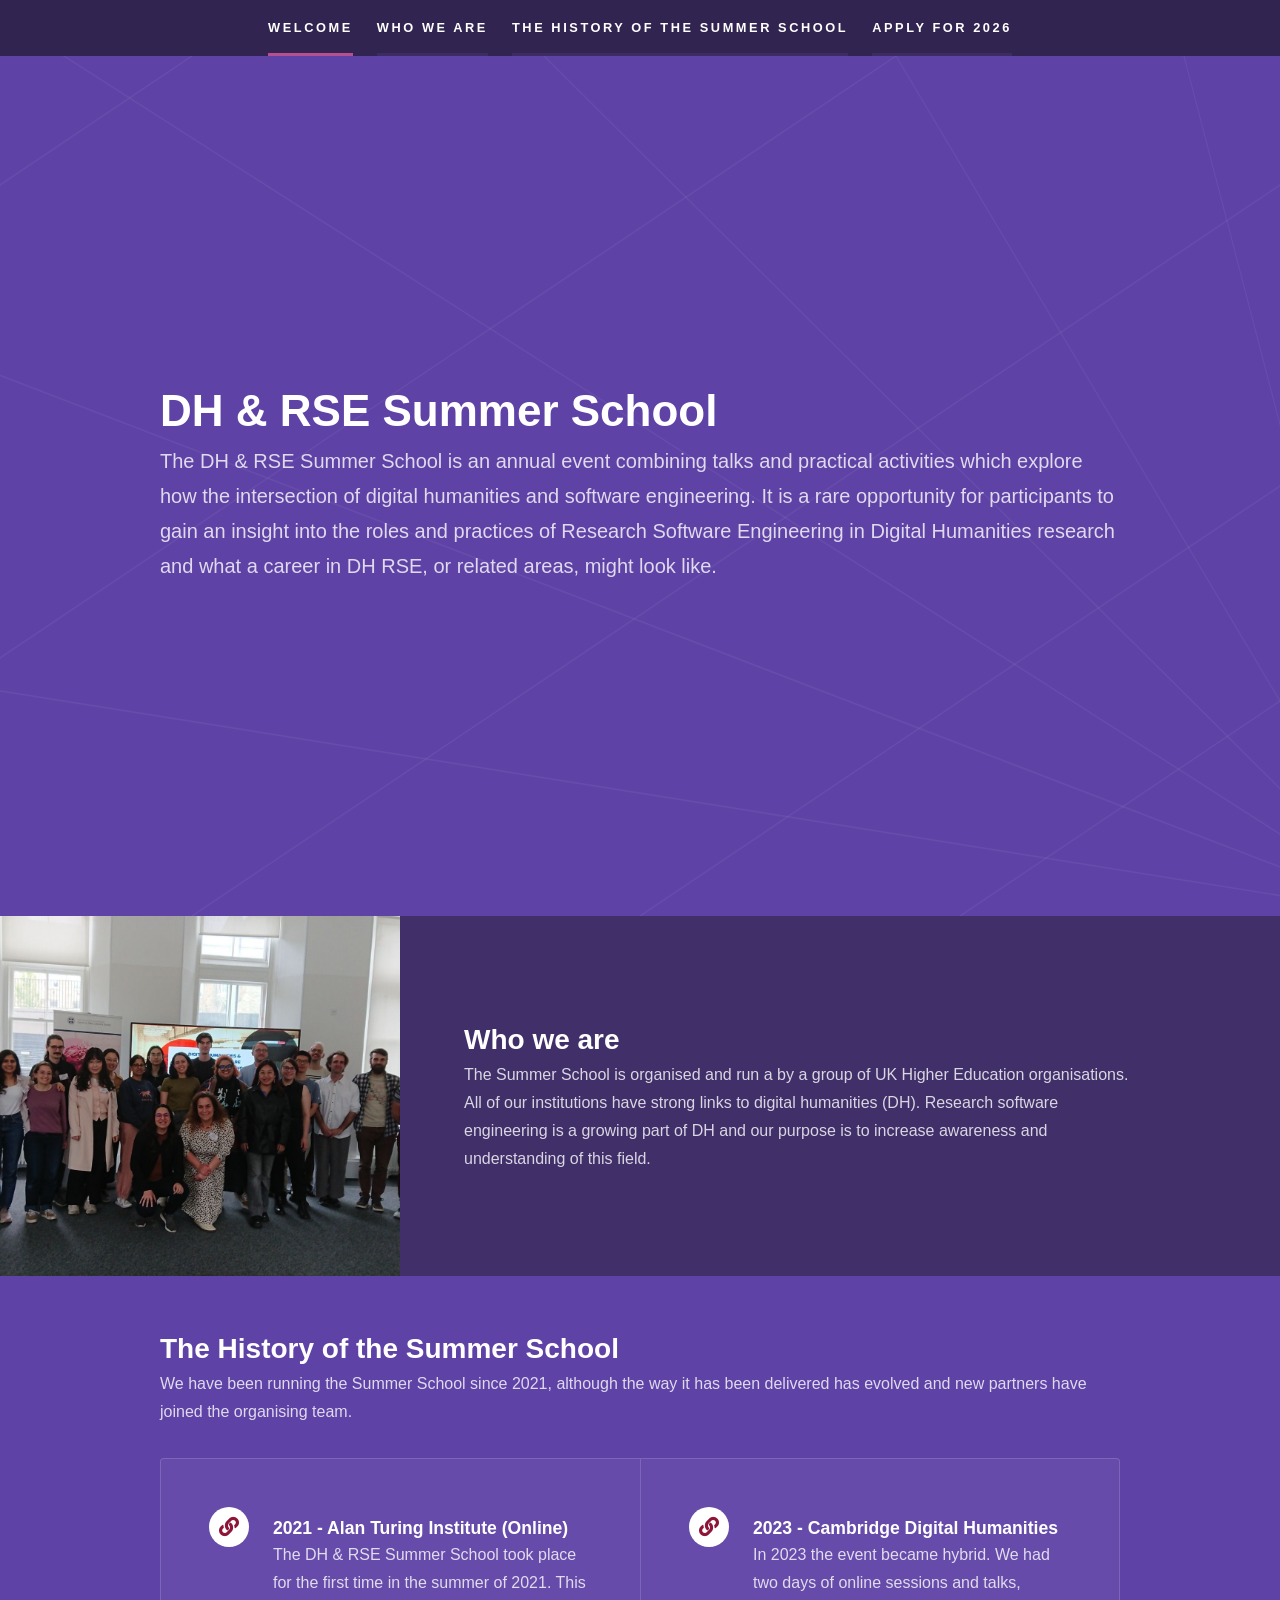
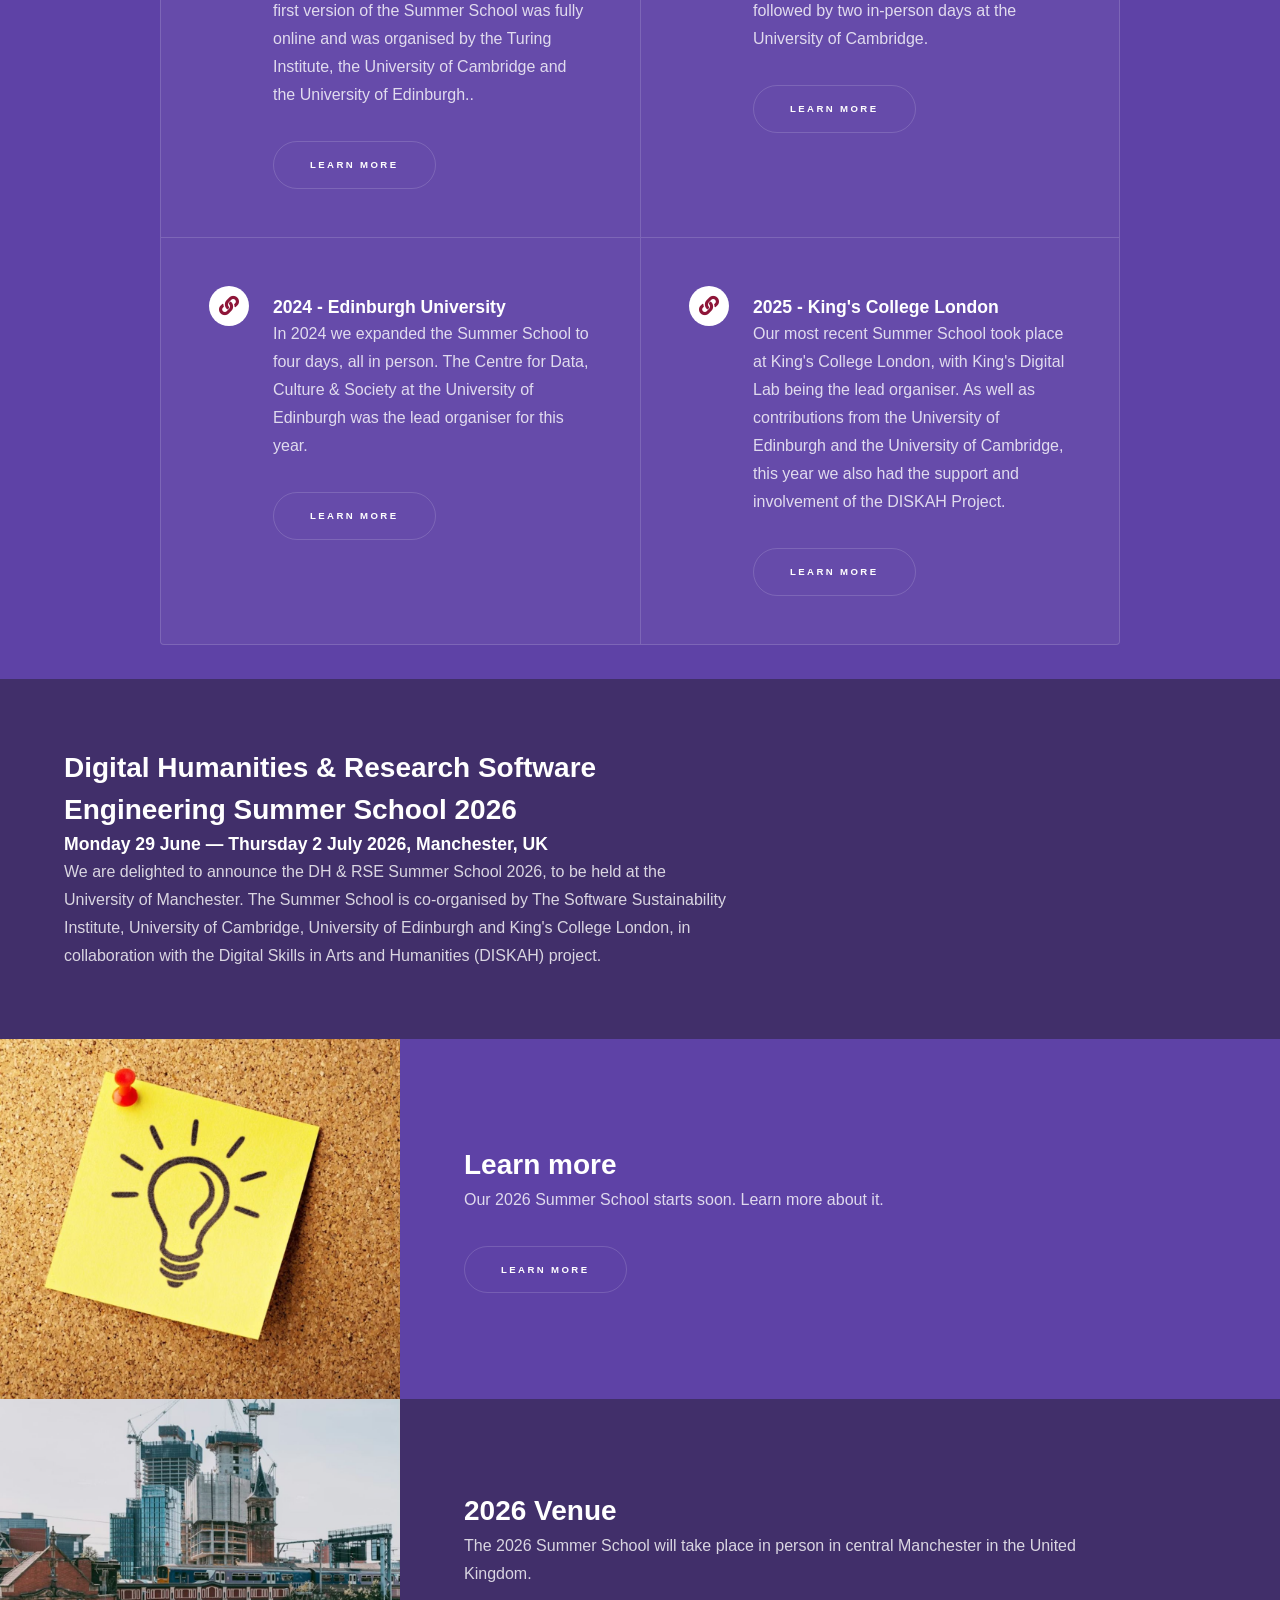
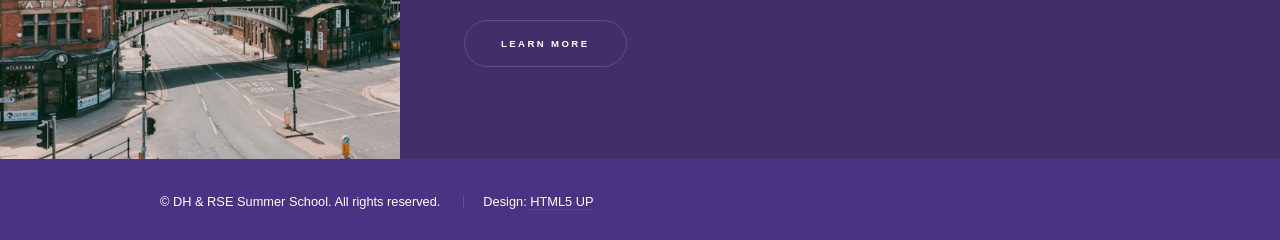
==== commit a269c5fe: "correct image path" ====
--- a/index.html
+++ b/index.html
@@ -202,8 +202,8 @@
           /></a>
           <div class="content">
             <div class="inner">
-              <h2>Learn more and apply</h2>
-              <p>Applications for our 2026 Summer School are now open!</p>
+              <h2>Learn more</h2>
+              <p>Our 2026 Summer School starts soon. Learn more about it.</p>
               <ul class="actions">
                 <li><a href="2026.html" class="button">Learn more</a></li>
               </ul>
